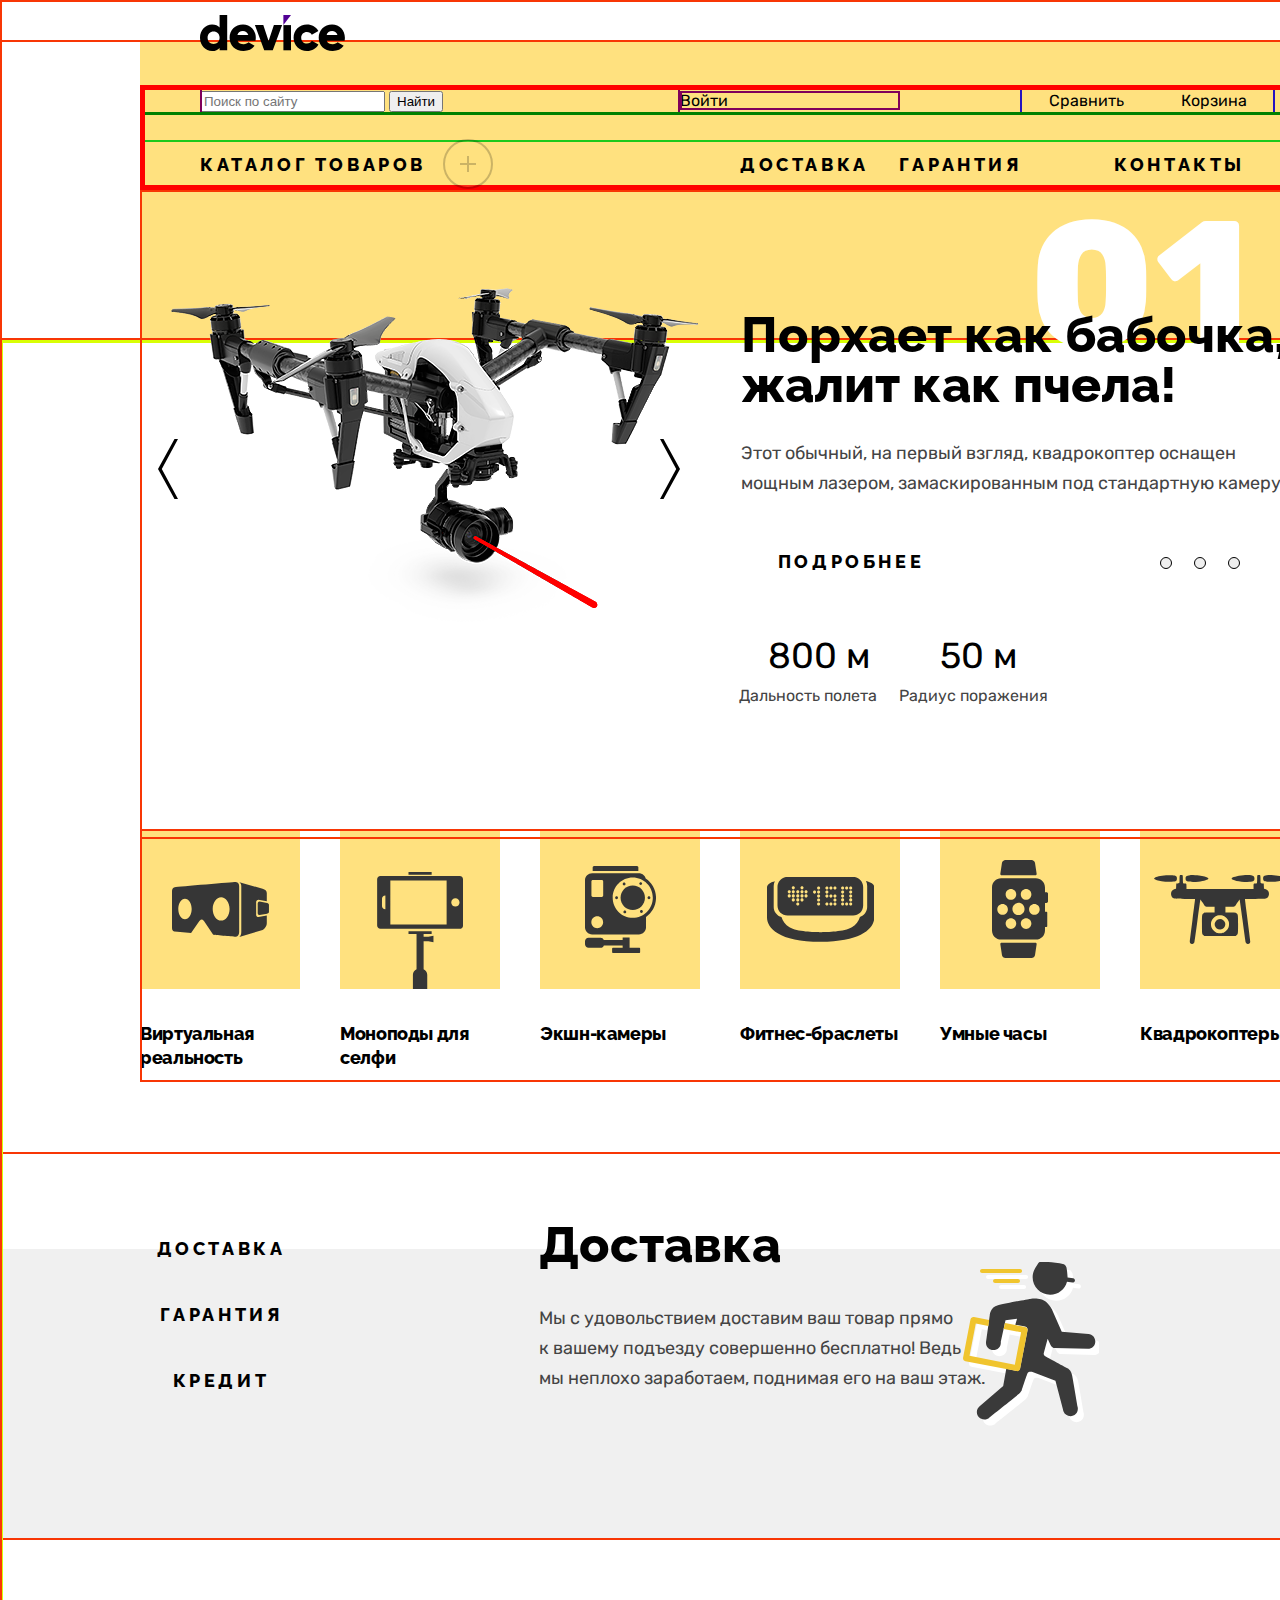
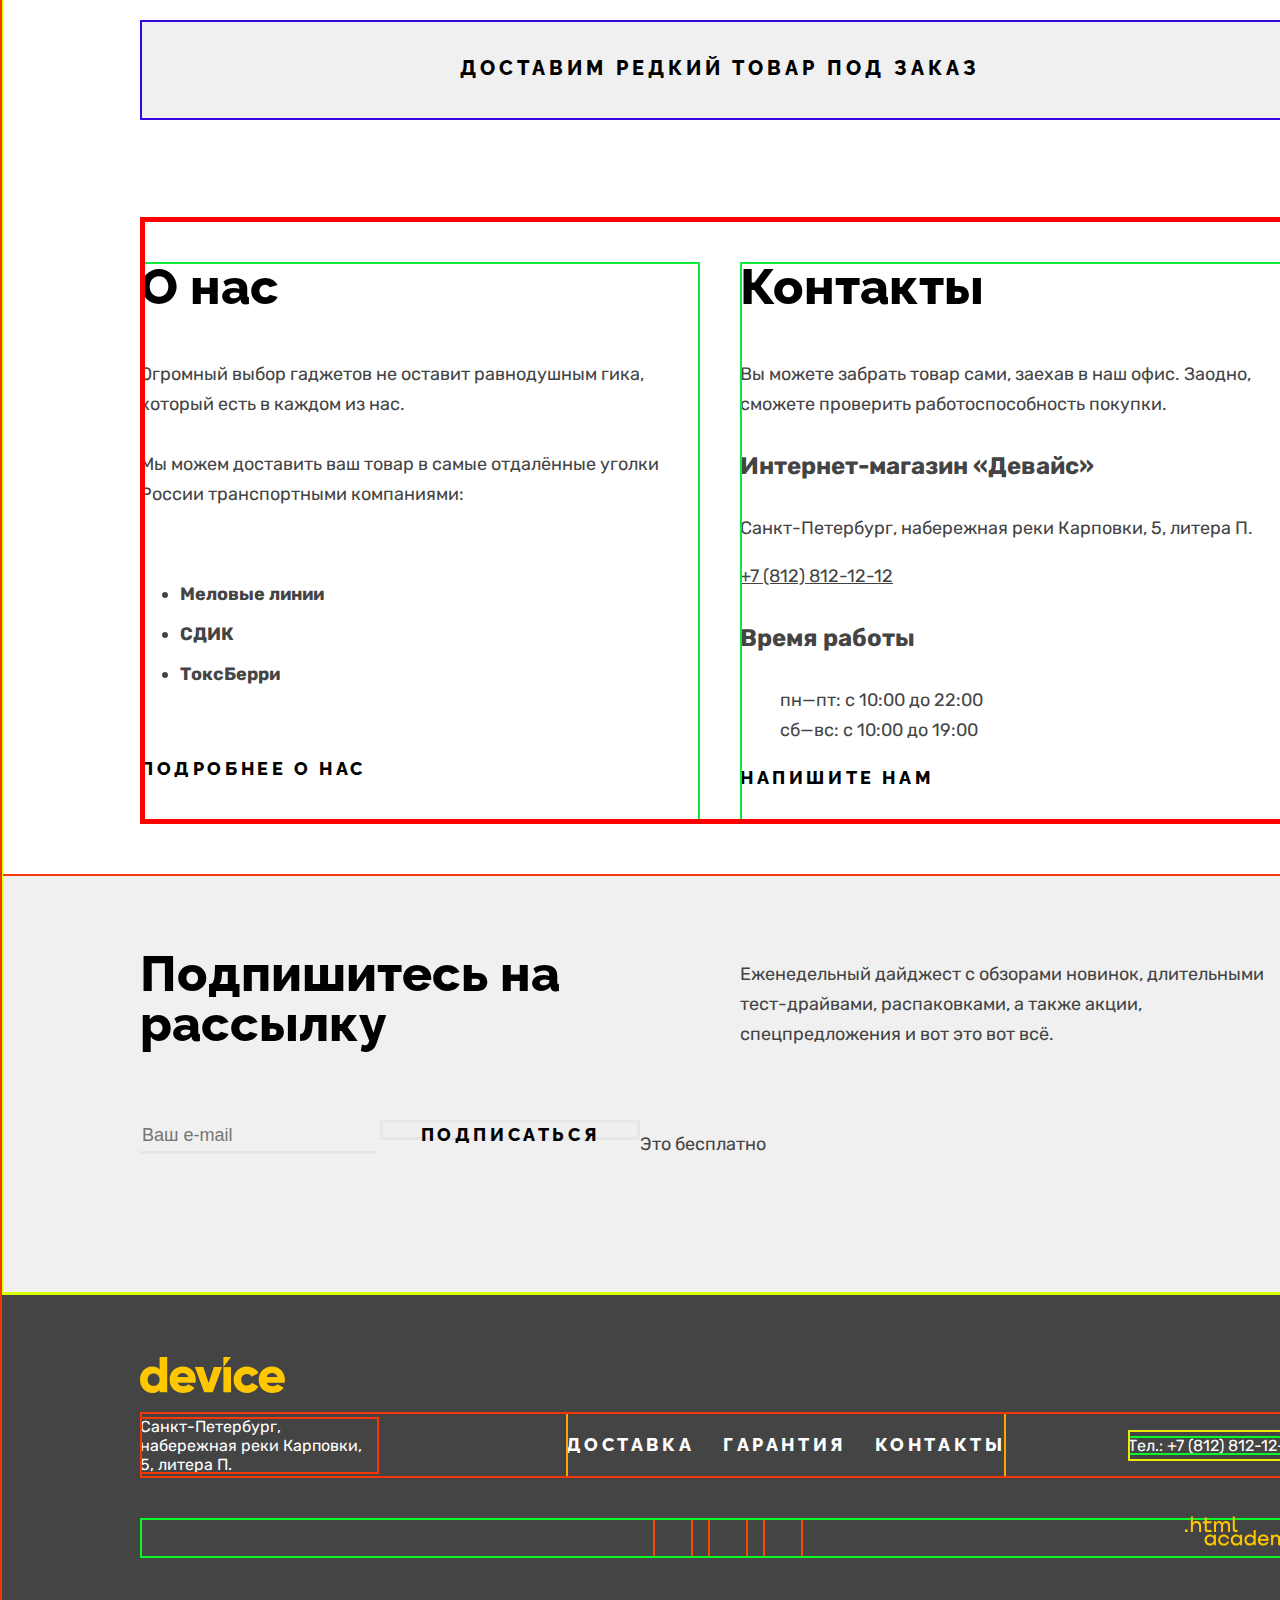
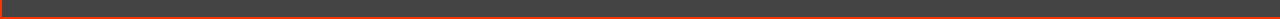
==== index.html @ f0cd0360 "5.10. Микросетки на флексах для всех страниц" ====
<!DOCTYPE html>
<html lang="ru">
  <head>
    <meta charset="utf-8" />
    <link rel="stylesheet" href="css/styles.css" />
    <title>HTML Academy: Девайс</title>
  </head>
  <body>
    <header class="main-header">
      <!--Сделал отдельный контейнер потому как нужно установить фон ограниченный по ширине, если поставить класс ".page-container" то потребуется еще одна обертка для фона-->
      <div class="page-container">
        <div class="header-container">
          <h1 class="visually-hidden">Интернет магазин «device»</h1>
          <a class="main-logo-link" href="index.html"
            ><img
              class="main-logo-img"
              src="img/decor/main-logo.svg"
              alt="Логотип device"
              width="145"
              height="36"
          /></a>
          <nav class="navigation">
            <!--Пользовательское меню begin-->
            <div class="navigation-user">
              <form
                class="search-navigation-user"
                action="https://echo.htmlacademy.ru/"
                method="GET"
              >
                <input
                  name="search"
                  placeholder="Поиск по сайту"
                  type="search"
                />
                <button class="button-search" type="submit">Найти</button>
              </form>
              <a class="navigation-link-login navigation-link-user" href=""
                >Войти</a
              >
              <ul class="navigation-list navigation-user-list">
                <li class="navigation-item-user">
                  <a class="navigation-link-user" href="">Сравнить</a>
                </li>
                <li class="navigation-item-user">
                  <a class="navigation-link-user" href="">Корзина</a>
                </li>
              </ul>
            </div>
            <!--Пользовательское меню end-->

            <!--Основное меню begin-->
            <ul class="navigation-list main-menu">
              <li class="navigation-item">
                <a class="navigation-link" href="catalog.html"
                  >Каталог товаров</a
                >
                <button
                  class="button-catalog--sub-menu"
                  aria-expanded="false"
                  type="button"
                >
                  <span class="visually-hidden">Дополнительное меню</span>
                </button>
                <ul class="sub-menu-cat hidden">
                  <li class="navigation-item">
                    <a href="#">Виртуальная реальность</a>
                  </li>
                  <li class="navigation-item-sub">
                    <a href="#">Моноподы для cелфи</a>
                  </li>
                  <li class="navigation-item-sub">
                    <a href="#">Экшн-камеры</a>
                  </li>
                  <li class="navigation-item-sub">
                    <a href="#">Фитнес-браслеты</a>
                  </li>
                  <li class="navigation-item-sub">
                    <a href="#">Умные часы</a>
                  </li>
                  <li class="navigation-item-sub">
                    <a href="#">Квадрокоптеры</a>
                  </li>
                </ul>
              </li>
              <li class="navigation-item">
                <a class="navigation-link" href="">Доставка</a>
              </li>
              <li class="navigation-item">
                <a class="navigation-link" href="">Гарантия</a>
              </li>
              <li class="navigation-item">
                <a class="navigation-link" href="">Контакты</a>
              </li>
            </ul>
            <!--Основное меню end-->
          </nav>
        </div>
      </div>
    </header>

    <main class="main-container main-index">
      <div class="page-container">
        <!--Слайдер begin-->
        <section class="slider">
          <h2 class="visually-hidden">Слайдер</h2>
          <ol class="slider-list">
            <!-- Первый слайд -->
            <li class="slider-item">
              <!-- Блок фотографий -->
              <div class="slider-item-img">
                <img
                  class="slider-image"
                  src="img/content/slider-1.png"
                  alt="Квадракоптер"
                  width="560"
                  height="560"
                />
              </div>
              <!-- Блок с описанием товара -->
              <div class="slider-part-item">
                <p class="slider-part">01</p>
                <h3 class="slide-title">
                  Порхает как бабочка, жалит как пчела!
                </h3>
                <p class="slider-description">
                  Этот обычный, на первый взгляд, квадрокоптер оснащен мощным
                  лазером, замаскированным под стандартную камеру.
                </p>
                <a class="slider-link link-for-page" href="">подробнее</a>
                <table class="slider-table-specifications">
                  <tr>
                    <th>800 м</th>
                    <th>50 м</th>
                  </tr>
                  <tr>
                    <td>Дальность полета</td>
                    <td>Радиус поражения</td>
                  </tr>
                </table>
              </div>
            </li>
            <!-- Второй слайд -->
            <li class="slider-item">
              <!-- Блок фотографий -->
              <div class="slider-item-img">
                <img
                  class="slider-image"
                  src="img/content/slider-2.png"
                  alt="Фитнес-браслеты"
                  width="560"
                  height="560"
                />
              </div>
              <!-- Блок с описанием товара -->
              <div class="slider-part-item">
                <p class="slider-part">02</p>
                <h3 class="slide-title">Худеем правильно!</h3>
                <p class="slider-description">
                  Мотивирующие фитнес-браслеты помогут найти в себе силы не
                  пропускать занятия и соблюдать диету.
                </p>
                <a class="slider-link link-for-page" href="">подробнее</a>
                <table class="slider-table-specifications">
                  <tr>
                    <th>48 часов</th>
                  </tr>
                  <tr>
                    <td>Без подзарядки</td>
                  </tr>
                </table>
              </div>
            </li>
            <!-- Третий слайд -->
            <li class="slider-item">
              <!-- Блок фотографий -->
              <div class="slider-item-img">
                <img
                  class="slider-image"
                  src="img/content/slider-3.png"
                  alt="Палка для селфи"
                  width="560"
                  height="560"
                />
              </div>
              <!-- Блок с описанием товара -->
              <div class="slider-part-item">
                <p class="slider-part">01</p>
                <h3 class="slide-title">Делай селфи, как Бен Стиллер!</h3>
                <p class="slider-description">
                  Самая длинная палка для селфи доступна в нашем магазине.
                  Восемь (Восемь, Карл!) метров длиной и весом всего 5 кг.
                </p>
                <a class="slider-link link-for-page" href="">подробнее</a>
                <table class="slider-table-specifications">
                  <tr>
                    <th>8,5 м</th>
                    <th>5 кг</th>
                    <th>Карбон</th>
                  </tr>
                  <tr>
                    <td>Длина палки</td>
                    <td>Вес палки</td>
                    <td>Материал</td>
                  </tr>
                </table>
              </div>
            </li>
          </ol>
          <!-- Блок управляющих элементов для переключения фотографий слайда. Он один на все слайды -->
          <div>
            <button class="slider-button slider-prev" type="button">
              <span class="visually-hidden">Предыдущее фото</span>
            </button>
            <button class="slider-button slider-next" type="button">
              <span class="visually-hidden">Следующее фото</span>
            </button>
          </div>
          <!-- Блок управляющих элементов для переключения слайдов -->
          <div>
            <ol class="slider-pagination">
              <li class="slider-pagination-item">
                <button class="slider-pagination-button" type="button">
                  <span class="visually-hidden">1 слайд</span>
                </button>
              </li>
              <li class="slider-pagination-item">
                <button class="slider-pagination-button" type="button">
                  <span class="visually-hidden">2 слайд</span>
                </button>
              </li>
              <li class="slider-pagination-item">
                <button class="slider-pagination-button" type="button">
                  <span class="visually-hidden">3 слайд</span>
                </button>
              </li>
            </ol>
          </div>
        </section>
        <!--Слайдер end-->

        <!--Категории каталога begin-->
        <section class="sections-categories">
          <h2 class="visually-hidden">Категории каталога</h2>
          <ul class="sections-categories-list">
            <li class="sections-categories-item">
              <a class="sections-categories-link" href="">
                <div
                  class="
                    sections-categories--decor-item
                    sections-categories--decor-item-vr
                  "
                ></div>
                <span>Виртуальная реальность</span>
              </a>
            </li>
            <li class="sections-categories-item">
              <a class="sections-categories-link" href="">
                <div
                  class="
                    sections-categories--decor-item
                    sections-categories--decor-item-mp
                  "
                ></div>
                <span>Моноподы для селфи</span>
              </a>
            </li>
            <li class="sections-categories-item">
              <a class="sections-categories-link" href="">
                <div
                  class="
                    sections-categories--decor-item
                    sections-categories--decor-item-ac
                  "
                ></div>
                <span>Экшн-камеры</span>
              </a>
            </li>
            <li class="sections-categories-item">
              <a class="sections-categories-link" href="">
                <div
                  class="
                    sections-categories--decor-item
                    sections-categories--decor-item-fb
                  "
                ></div>
                <span>Фитнес-браслеты</span>
              </a>
            </li>
            <li class="sections-categories-item">
              <a class="sections-categories-link" href="">
                <div
                  class="
                    sections-categories--decor-item
                    sections-categories--decor-item-sw
                  "
                ></div>
                <span>Умные часы</span>
              </a>
            </li>
            <li class="sections-categories-item">
              <a class="sections-categories-link" href="">
                <div
                  class="
                    sections-categories--decor-item
                    sections-categories--decor-item-qc
                  "
                ></div>
                <span>Квадрокоптеры</span>
              </a>
            </li>
          </ul>
        </section>
        <!--Категории каталога end-->
      </div>

      <!--Сервисы begin-->
      <section class="services">
        <div class="page-container">
          <h2 class="visually-hidden">Сервисы: Доставка, гарантия, кредит</h2>
          <div class="services-tabs">
            <div class="tab-content-delivery tab-content">
              <h3 class="tab-content--title">Доставка</h3>
              <p class="tab-content--description">
                Мы с удовольствием доставим ваш товар прямо<br />
                к вашему подъезду совершенно бесплатно! Ведь<br />
                мы неплохо заработаем, поднимая его на ваш этаж.
              </p>
            </div>
            <div class="tab-content-guarantee tab-content hidden">
              <h3 class="tab-content--title">Гарантия</h3>
              <p class="tab-content--description">
                Если из-за возгорания купленного у нас товара у вас сгорит дом —
                не переживайте, мы выдадим вам новый. Товар, не дом, конечно же.
              </p>
            </div>
            <div class="tab-content-credit tab-content hidden">
              <h3 class="tab-content--title">Кредит</h3>
              <p class="tab-content--description">
                Залезть в долговую яму стало проще! Кредитные консультанты
                подберут для вас наиболее выгодные условия кредита. Выгодные для
                банка, разумеется.
              </p>
            </div>
            <div class="services-tabs-buttons">
              <button
                class="btn button-services-tabs content-delivery"
                type="button"
              >
                Доставка
              </button>
              <button
                class="btn button-services-tabs content-guarantee"
                type="button"
              >
                Гарантия
              </button>
              <button
                class="btn button-services-tabs content-credit"
                type="button"
              >
                Кредит
              </button>
            </div>
          </div>
        </div>
      </section>
      <!--Сервисы end-->

      <div class="page-container">
        <!--Доставка под заказ begin-->
        <section class="modal-delivery">
          <a class="modal-delivery-link" href="#"
            >Доставим редкий товар под заказ</a
          >
        </section>
        <!--Доставка под заказ end-->

        <!-- Форма обратной связи begin-->
        <form
          class="send-form"
          action="https://echo.htmlacademy.ru/"
          method="post"
        >
          <h3>Доставка под заказ</h3>
          <button class="button-close">
            <span class="visually-hidden">закрыть</span>
          </button>
          <p class="send-form--name-surname">
            <label class="send-form-label" for="send-form--name-surname"
              >Ваше имя:</label
            >
            <input
              class="send-form-input"
              id="send-form--name-surname"
              type="text"
              name="name-surname"
              placeholder="Имя Фамилия"
            />
            <span class="send-form--name-surname---sign"
              >Пожалуйста, представьтесь</span
            >
          </p>
          <p class="send-form--email">
            <label class="send-form-label" for="send-form--email"
              >Ваш e-mail:</label
            >
            <input
              class="send-form-input"
              id="send-form--email"
              type="email"
              name="email"
              placeholder="e-mail@mail.ru"
            />
            <span class="send-form--email---sign">Забавный у вас адрес</span>
          </p>
          <p class="send-form--product">
            <label class="send-form-label" for="send-form--product"
              >Что нужно привезти:</label
            >
            <textarea
              class="send-form-input"
              id="send-form--product"
              name="product"
              placeholder="В свободной форме"
              rows="1"
            ></textarea>
          </p>
          <div class="send-form--number">
            <label class="send-form-label" for="send-form--number"
              >Количество:</label
            >
            <button class="info" type="button">
              <span class="visually-hidden"
                >Посмотреть дополнительную информацию</span
              >
            </button>
            <div class="number">
              <button class="number-minus" type="button">-</button>
              <input
                class="send-form-input"
                id="send-form--number"
                type="text"
                name="number"
                value="1"
              />
              <button class="number-plus" type="button">+</button>
            </div>
          </div>
          <!-- Кнопка для отправки формы -->
          <button class="btn button" type="submit">Отправить</button>
        </form>
        <!-- Форма обратной связи end-->

        <!--О компании begin-->
        <section class="about-company-сontacts" id="contacts">
          <div class="about-company">
            <h3 class="about-company-сontacts--title">О нас</h3>
            <p>
              Огромный выбор гаджетов не оставит равнодушным гика, который есть
              в каждом из нас.
            </p>
            <p>
              Мы можем доставить ваш товар в самые отдалённые уголки России
              транспортными компаниями:
            </p>
            <ul class="about-company--delivery-list">
              <li class="about-company--delivery-item">Меловые линии</li>
              <li class="about-company--delivery-item">СДИК</li>
              <li class="about-company--delivery-item">ТоксБерри</li>
            </ul>
            <a class="about-company--link link-for-page" href=""
              >Подробнее о нас</a
            >
          </div>
          <!--О компании end-->

          <!--Контакты begin-->

          <div class="сontacts">
            <h2 class="visually-hidden">Контакты</h2>
            <h3 class="about-company-сontacts--title">Контакты</h3>
            <p>
              Вы можете забрать товар сами, заехав в наш офис. Заодно, сможете
              проверить работоспособность покупки.
            </p>
            <h4>Интернет-магазин «Девайс»</h4>
            <address class="contacts-address">
              <p class="contacts-address-text">
                Санкт-Петербург, набережная реки Карповки, 5, литера П.
              </p>
              <a class="contacts-phone" href="tel:88128121212"
                >+7 (812) 812-12-12</a
              >
            </address>
            <h4>Время работы</h4>
            <ul class="contacts-schedule-list">
              <li class="contacts-schedule-item">пн—пт: с 10:00 до 22:00</li>
              <li class="contacts-schedule-item">сб—вс: с 10:00 до 19:00</li>
            </ul>
            <a class="contacts--link link-for-page" href="">Напишите нам</a>
          </div>
        </section>
        <!--О компании end-->
      </div>
      <!--Рассылка begin-->
      <section class="mailing">
        <div class="page-container--mailing">
          <div class="mailing-container">
            <h3 class="mailing-title">Подпишитесь на рассылку</h3>
            <p class="mailing-text">
              Еженедельный дайджест с обзорами новинок, длительными
              тест-драйвами, распаковками, а также акции, спецпредложения и вот
              это вот всё.
            </p>
          </div>
          <div class="mailing-container--subscibse">
            <form
              class="mailing-form"
              action="https://echo.htmlacademy.ru/"
              method="post"
            >
              <input
                class="mailing-form-input"
                type="email"
                name="email"
                placeholder="Ваш e-mail"
              />
              <button class="button-mailing-form" type="submit">
                Подписаться
              </button>
            </form>
            <span class="mailing-text">Это бесплатно</span>
          </div>
        </div>
      </section>
      <!--Рассылка end-->
    </main>

    <!--footer-->
    <footer class="main-footer">
      <div class="page-container">
        <a class="footer-logo-link" href="index.html">
          <img
            class="footer-logo-img"
            src="img/decor/footer-logo.svg"
            alt="Логотип device"
            width="145"
            height="36"
          />
        </a>

        <div class="footer-container">
          <div class="footer-address">
            <p>Санкт-Петербург, набережная реки Карповки, 5, литера П.</p>
          </div>

          <div class="footer-nav">
            <ul class="footer-nav-list">
              <li class="footer-nav-item">
                <a href="#content-delivery">Доставка</a>
              </li>
              <li class="footer-nav-item">
                <a href="#content-guarantee">Гарантия</a>
              </li>
              <li class="footer-nav-item"><a href="#contacts">Контакты</a></li>
            </ul>
          </div>

          <div class="footer-phone">
            <a class="footer-contacts-phone" href="tel:88128121212"
              >Тел.: +7 (812) 812-12-12</a
            >
          </div>
        </div>

        <div class="footer-social">
          <h2 class="main-footer-title visually-hidden">Мы в соцсетях</h2>
          <ul class="footer-social-list">
            <li class="footer-social-item">
              <a class="button" href="https://www.facebook.com/htmlacademy">
                <span class="visually-hidden">Фейсбук</span>
              </a>
            </li>
            <li class="footer-social-item">
              <a class="button" href="https://www.instagram.com/htmlacademy/">
                <span class="visually-hidden">Инстаграм</span>
              </a>
            </li>
            <li class="footer-social-item">
              <a class="button" href="https://twitter.com/htmlacademy_ru">
                <span class="visually-hidden">Твиттер</span>
              </a>
            </li>
          </ul>
        </div>

        <a class="htmlacademy-link" href="https://htmlacademy.ru/"
          ><img
            class="htmlacademy-logo"
            src="img/decor/footer-logo-html_academy.svg"
            alt=".html academy"
            width="115"
            height="34"
        /></a>
      </div>
    </footer>
  </body>
</html>
---- css/styles.css ----
@font-face {
  font-family: "Raleway";
  src: url("../fonts/raleway/raleway-800.woff2") format("woff2");
  font-weight: 800;
  font-style: normal;
  font-display: swap;
}

@font-face {
  font-family: "Rubik";
  src: url("../fonts/rubik/rubik-400.woff2") format("woff2");
  font-weight: 400;
  font-style: normal;
  font-display: swap;
}

@font-face {
  font-family: "Rubik";
  src: url(../fonts/rubik/rubik-700.woff2) format("woff2");
  font-weight: 700;
  font-style: normal;
  font-display: swap;
}

@font-face {
  font-family: "Rubik";
  src: url(../fonts/rubik/rubik-800.woff2) format("woff2");
  font-weight: 800;
  font-style: normal;
  font-display: swap;
}

html {
  height: 100%;
}

body {
  margin: 0;
  display: flex;
  flex-direction: column;
  min-height: 100%;
  min-width: 1440px;

  font-family: "Rubik", "Arial", sans-serif;
  font-weight: 400;
  font-style: normal;
  font-size: 18px;
  line-height: 30px;
  color: #444444;
  background-color: #ffffff;

  outline: 2px solid rgb(248, 54, 5);
  outline-offset: -2px;
}

.hidden {
  display: none;
}

.slider h3,
.services h3,
.send-form h3,
/* .about-company h3, */
/* .сontacts h3, */
.mailing h3 {
  font-family: "Raleway", "Arial", sans-serif;
  font-style: normal;
  font-weight: 800;
  font-size: 50px;
  line-height: 50px;
  color: #000000;
  margin: 0;
}

.main-header {
  min-height: 173px;
  margin-top: 40px;
  color: #000000;

  outline: 2px solid rgb(248, 54, 5);
  outline-offset: -2px;
}

/*Сделал отдельный контейнер потому как нужно установить фон для header*/
.header-container {
  background-color: #ffe17f;
  height: 300px;
}

.main-container {
  flex-grow: 1;

  outline: 3px solid rgb(217, 255, 5);
  outline-offset: -3px;
}

.btn {
  font-family: "Raleway", "Arial", sans-serif;
  font-weight: 800;
  font-style: normal;
  font-size: 18px;
  line-height: 21px;
  letter-spacing: 0.2em;
  text-align: center;
  vertical-align: middle;
  text-transform: uppercase;
  text-decoration: none;
  color: #000000;
  border: none;

  /*background-image: url(/img/decor/services-tabs-buttons_rest.svg);*/
  background-repeat: no-repeat;
  background-position: 50%;
  background-color: inherit;

  width: 160px;
}

.visually-hidden {
  position: absolute;
  clip: rect(0 0 0 0);
  width: 1px;
  height: 1px;
  margin: -1px;
  padding: 0;
  border: 0;
  overflow: hidden;
}

.link-for-page {
  font-family: "Raleway", "Arial", sans-serif;
  font-style: normal;
  font-weight: 800;
  font-size: 18px;
  line-height: 21px;
  text-align: center;
  letter-spacing: 0.2em;
  text-transform: uppercase;
  color: #000000;
  /*background-image: url(/img/decor/link-for-page.svg);*/
  background-repeat: no-repeat;
  background-position: 50%;

  text-decoration: none;
}
/*header*/
.main-logo-link {
  display: block;
  position: relative;

  top: -25px;
  left: 60px;
}

/* Главная навигация */
/*Основное меню*/
.navigation {
  display: flex;
  flex-direction: column;

  /* padding-top: 45px; */

  outline: 5px solid red;
  outline-offset: -5px;
}

.navigation-list {
  margin: 0;
  padding: 0;
  list-style-type: none;

  display: flex;
  /* justify-content: baseline; */

  max-height: 50px;

  outline: 2px solid rgb(28, 201, 28);
  outline-offset: -2px;
}

.main-menu {
  margin-top: 25px;

  padding-left: 40px;
  padding-right: 35px;
}

.button-catalog--sub-menu {
  position: relative;
  top: -51px;
  left: 263px;

  width: 50px;
  height: 50px;

  background: #ffe17f;
  background-image: url(../img/decor/main-menu--sub-menu_plus-no_opacity.svg);
  background-repeat: no-repeat;
  background-position: 50%;
  opacity: 0.2;

  border: 2px solid #000000;
  border-radius: 100%;
  box-sizing: border-box;
}

.navigation-item {
  margin: 0;
  padding: 0;
}

.navigation-item:nth-child(2) {
  margin-right: -10px;
}

.navigation-item:first-child {
  margin-right: 274px;
}

.navigation-item:last-child {
  margin-left: auto;
}

.navigation-link {
  display: block;

  font-family: "Raleway", "Arial", sans-serif;
  font-weight: 800;
  font-style: normal;
  text-align: center;
  line-height: 21px;
  letter-spacing: 0.2em;
  text-transform: uppercase;
  text-decoration: none;

  padding-top: 14px;
  padding-bottom: 15px;
  padding-left: 20px;
  padding-right: 20px;

  color: #000000;
}

/*Пользовательское меню*/
.navigation-user {
  display: flex;

  padding-left: 60px;
  padding-right: 25px;

  outline: 3px solid green;
  outline-offset: -3px;
}

.navigation-user-list {
  display: flex;
  margin-left: auto;
  justify-content: space-around;
  width: 255px;
  outline: 2px solid rgb(37, 20, 192);
  outline-offset: -2px;
}

.search-navigation-user {
  width: 480px;
  outline: 2px solid rgb(128, 0, 90);
  outline-offset: -2px;
}

.navigation-link-user {
  font-size: 16px;
  line-height: 19px;
  text-decoration: none;
  color: #000000;
}

.navigation-link-login {
  width: 220px;
  align-self: center;

  outline: 2px solid rgb(128, 0, 90);
  outline-offset: -2px;
}

.navigation-link-logout {
  font-size: 16px;
  line-height: 19px;
  text-decoration: none;

  color: #000000;
  opacity: 0.3;
}

/*Основное меню_саб-меню (скрытое)*/
.sub-menu-cat {
  margin: 0;
  padding: 0;
  list-style-type: none;
}

.sub-menu-cat a {
  font-size: 16px;
  line-height: 18px;
  text-decoration: none;

  color: #000000;
}

/*
 ##################
  Главная страница
 ##################
*/

/*Центровщик*/

.page-container {
  width: 1160px;
  margin: 0 auto;
  padding-left: 140px;
  padding-right: 140px;
}

/*Слайдер*/

.slider {
  /* height: 560px; */
  position: relative;
  top: -150px;

  outline: 2px solid rgb(248, 54, 5);
  outline-offset: -2px;
}

.slider-list {
  display: flex;
  margin: 0;
  padding: 0;

  list-style-type: none;
}

.slider-item {
  display: flex;
}

.slider-item:not(:first-child) {
  display: none;
}

.slider-pagination {
  position: relative;
  top: -280px;
  left: 1020px;

  display: flex;
  justify-content: space-between;

  width: 80px;
  max-height: 12px;

  margin: 0;
  padding: 0;

  list-style-type: none;
}

.slider-pagination-button {
  width: 12px;
  height: 12px;

  padding: 0;

  border: black 1px solid;
  border-radius: 100%;
}

.slider-pagination-item {
}

.slider-item-img {
  margin-right: 41px;
}

.slider-part-item {
  display: flex;
  flex-direction: column;
}

.slider-part {
  font-weight: 800;
  font-size: 180px;
  line-height: 30px;

  width: 250px; /*Временно*/
  height: 135px; /*Временно*/

  margin: 0;
  margin-right: 21px;
  margin-top: 28px;

  /* background-color: #ffe17f; /*Временно*/
  color: #ffffff;

  display: flex; /*Временно*/
  align-items: center; /*Временно*/
  text-align: right; /*Временно*/
  align-self: flex-end;
}

.slide-title {
  position: relative;
  top: -43px;
  margin: 0;
}

.slider-description {
  margin-top: -15px;
  margin-bottom: 53px;
}

.slider-link {
  display: block; /*Временно*/
  width: 220px;
  min-height: 20px;
  margin-bottom: 69px;
}

.slider-table-specifications {
  margin: 0;
  margin-left: -2px;
  padding: 0;
  width: 320px;
  border: 0;
  border-collapse: collapse;
}

.slider-table-specifications th {
  font-size: 36px;
  line-height: 30px;
  font-style: normal;
  font-weight: 400;
  width: 160px;

  padding: 0;

  padding-bottom: 10px;

  color: #000000;
}

.slider-table-specifications td {
  font-size: 16px;
  padding: 0;
}

/* Кнопки переключения галереи слайдера*/
.slider-button {
  width: 20px;
  height: 60px;
}

.slider-prev {
  position: relative;
  top: -320px;
  left: 18px;

  background-image: url(../img/decor/slider-prev.svg);
  background-color: #ffffff;
  background-repeat: no-repeat;
  border: none;
}

.slider-next {
  position: relative;
  top: -320px;
  left: 496px;

  background-image: url(../img/decor/slider-next.svg);
  background-color: #ffffff;
  background-repeat: no-repeat;
  border: none;
}

/*Категории каталога*/
.sections-categories {
  margin-top: -160px;
  margin-bottom: 70px;
  outline: 2px solid rgb(248, 54, 5);
  outline-offset: -2px;
}

.sections-categories-list {
  list-style-type: none;
  display: flex;
  justify-content: flex-start;
  flex-wrap: wrap;
  margin: 0;
  padding: 0;
}

.sections-categories-item {
  margin: 0;
  margin-right: 40px;
  padding: 0;
  width: 160px;
}

.sections-categories-item:nth-child(6n) {
  margin-right: 0;
}

.sections-categories-link {
  text-decoration: none;
}

.sections-categories-link span {
  display: block;
  height: 60px;
  margin-top: 33px;

  font-family: "Raleway", "Arial", sans-serif;
  font-weight: 800;
  font-style: normal;

  line-height: 24px;
  letter-spacing: -0.02em;
  color: #000000;
}

.sections-categories-link div {
  background-color: #ffe17f;
  height: 160px;
}

.sections-categories--decor-item {
  background-repeat: no-repeat;
  background-position: 50%;
}

.sections-categories--decor-item-vr {
  background-image: url(../img/decor/categories-1.svg);
  background-position: center;
}

.sections-categories--decor-item-mp {
  background-image: url(../img/decor/categories-2.svg);
  background-position: bottom;
}

.sections-categories--decor-item-ac {
  background-image: url(../img/decor/categories-3.svg);
}

.sections-categories--decor-item-fb {
  background-image: url(../img/decor/categories-4.svg);
}

.sections-categories--decor-item-sw {
  background-image: url(../img/decor/categories-5.svg);
}

.sections-categories--decor-item-qc {
  background-image: url(../img/decor/categories-6.svg);
}

/*Сервисы*/

.services {
  min-height: 388px;
  margin-bottom: 80px;

  /* background-color: #f0f0f0; */

  background: linear-gradient(to top, #f0f0f0 75%, white 0%);

  outline: 2px solid rgb(248, 54, 5);
  outline-offset: -2px;
}

/* .page-container--services {
  width: 1160px;
  margin: 0 auto;
  padding-left: 140px;
  padding-right: 140px;
} */

.services-tabs {
  display: flex;
  width: 1094px;
  margin: 0;
  padding-top: 70px;
}

.tab-content {
  margin-left: 238px;
  margin-top: -2px;
}

.tab-content-delivery {
  background-image: url(../img/decor/services_delivery.svg);
  background-repeat: no-repeat;
  background-position: right;
  /* background-position-x: 500px; */
}

.tab-content-guarantee {
  background-image: url(../img/decor/services_guarantee.svg);
  background-repeat: no-repeat;
  background-position: right;
}

.tab-content-credit {
  background-image: url(../img/decor/services_credit.svg);
  background-repeat: no-repeat;
  background-position: right;
}

/*Сервисы-Вкладки-Описание*/

.tab-content--title {
  width: 560px;
  min-height: 70px;
}

.tab-content--description {
  display: flex;

  width: 497px;
  min-height: 165px;

  margin: 0;
  margin-top: 13px;
}

.services-tabs-buttons {
  display: flex;
  flex-direction: column;

  order: -1;
  margin-top: 16px;
  margin-left: 1px;
}

.button-services-tabs {
  padding: 0;
}

.button-services-tabs:not(:last-child) {
  margin-bottom: 45px;
}

/*Доставка под заказ*/

.modal-delivery {
  margin-bottom: 97px;

  outline: 2px solid rgb(54, 7, 224);
  outline-offset: -2px;
}

.modal-delivery-link::before {
  background-color: #ffe17f;
  background-image: url(../img/decor/delivery.svg);
  background-repeat: no-repeat;
  background-position: 0% 50%;
  z-index: 10;
}

.modal-delivery-link {
  display: block;
  font-family: "Raleway", "Arial", sans-serif;
  font-style: normal;
  font-weight: 800;
  font-size: 20px;
  line-height: 23px;
  text-align: center;

  letter-spacing: 0.2em;
  text-transform: uppercase;
  text-decoration: none;
  color: #000000;

  padding-top: 37px;

  background-color: #f0f0f0;

  min-height: 63px;
}

/*Доставка под заказ (модальное окно)*/
.send-form {
  display: none;
  background-color: #ffffff;
}

.send-form label {
  font-weight: 700;
  font-size: 18px;
  line-height: 20px;

  letter-spacing: -0.02em;

  color: #000000;
}

/*
.send-form-input::placeholder {
  font-family: "Rubik", "Arial", sans-serif;
  font-style: normal;
  font-weight: 400;
  font-size: 16px;
  line-height: 20px;

  display: flex;
  align-items: center;

  color: #000000;

  opacity: 0.6;
}
*/

.send-form-input {
  font-size: 16px;
  line-height: 20px;

  display: flex;
  align-items: center;

  color: #000000;
}

/*О компании/Контакты*/

.about-company-сontacts {
  display: flex;
  justify-content: space-between;

  padding-top: 45px;
  margin-bottom: 50px;

  outline: 5px solid red;
  outline-offset: -5px;
}

.about-company,
.сontacts {
  width: 560px;
  min-height: 562px;

  outline: 2px solid rgb(11, 236, 60);
  outline-offset: -2px;
}

.about-company-сontacts--title {
  font-family: "Raleway", "Arial", sans-serif;
  font-style: normal;
  font-weight: 800;
  font-size: 50px;
  line-height: 50px;
  color: #000000;

  margin: 0;
  margin-bottom: 47px;
}

.about-company h3 + p {
  margin-bottom: 30px;
}

.сontacts h4 {
  font-style: normal;
  font-weight: 700;
  font-size: 24px;
  line-height: 30px;
}

.about-company--link,
.contacts--link {
  width: 260px;
}

.about-company--delivery-list {
  font-style: normal;
  font-weight: 700;
  font-size: 18px;
  line-height: 20px;

  margin-top: 75px;
  margin-bottom: 70px;
}

.about-company--delivery-item {
  margin-bottom: 20px;
}

.contacts-schedule-list {
  list-style-type: none;
}

.contacts-address-text {
  font-style: normal;
  font-size: 18px;
  line-height: 30px;
}

.contacts-phone {
  font-style: normal;
  font-size: 18px;
  line-height: 30px;
  text-decoration-line: underline;

  color: #444444;
}

/*Рассылка*/
.mailing {
  background: #f0f0f0;
  min-height: 421px;

  outline: 2px solid rgb(248, 54, 5);
  outline-offset: -2px;
}

.page-container--mailing {
  width: 1160px;
  margin: 0 auto;
  padding-left: 140px;
  padding-right: 140px;
  padding-top: 75px;
  padding-bottom: 131px;
}

.mailing-title {
  width: 560px;
}

.mailing-text {
  width: 560px;
  margin: 0;
  padding-top: 10px;
}

.mailing-container {
  display: flex;
  justify-content: space-between;
}

.mailing-container--subscibse {
  margin-top: 70px;
  display: flex;
}

.mailing-form-input {
  font-style: normal;
  font-weight: 400;
  font-size: 18px;
  line-height: 30px;

  background: #f0f0f0;
  color: #444444;

  border: 0;
  border-bottom: 3px solid #e6e6e6;
}

.button-mailing-form {
  font-family: "Raleway", "Arial", sans-serif;
  font-style: normal;
  font-weight: 800;
  font-size: 18px;
  line-height: 21px;
  text-align: center;
  letter-spacing: 0.2em;
  text-transform: uppercase;

  /* basic/black */

  color: #000000;

  width: 260px;
  height: 20px;

  border: 3px solid #e6e6e6;
}

/*footer*/

.footer-container {
  display: flex;
  justify-content: space-between;
  align-items: center;
  margin-top: 10px;
  padding: 0;

  outline: 2px solid rgb(248, 54, 5);
  outline-offset: -2px;
}

.footer-nav-list,
.footer-social-list {
  list-style-type: none;
}

.footer-logo-link {
  display: inline-block;
  margin-top: 62px;
}

.main-footer {
  background-color: #444444;
  color: #ffffff;
}

.main-footer p {
  color: #ffffff;
  margin: 0;
  padding: 0;
}

.footer-address {
  width: 239px;

  outline: 2px solid rgb(248, 54, 5);
  outline-offset: -2px;
}

.footer-address p {
  font-size: 16px;
  line-height: 19px;
}

.footer-nav {
  width: 440px;

  margin-left: 64px;

  outline: 2px solid orange;
  outline-offset: -2px;
  padding: 0;
}

.footer-nav-list {
  display: flex;
  justify-content: space-between;
  flex-wrap: wrap;
  padding: 0;
}

.footer-nav-item {
}

.footer-nav-item a {
  font-family: "Raleway", "Arial", sans-serif;
  font-style: normal;
  font-weight: 800;
  font-size: 18px;
  line-height: 21px;
  text-align: center;
  letter-spacing: 0.2em;

  text-decoration: none;
  text-transform: uppercase;
  color: #ffffff;
}

.footer-phone {
  /* min-width: 293px; */

  justify-self: flex-end;

  outline: 2px solid rgb(238, 234, 5);
  outline-offset: -2px;
}

.footer-contacts-phone {
  font-size: 16px;
  line-height: 30px;
  text-align: right;

  text-decoration: none;
  color: #ffffff;

  outline: 2px solid rgb(10, 247, 41);
  outline-offset: -2px;
}

.footer-social-list {
  display: flex;
  justify-content: center;
  outline: 2px solid rgb(10, 247, 41);
  outline-offset: -2px;

  margin-top: 40px;
  padding: 0;
}

.footer-social-item {
  width: 40px;
  height: 40px;

  margin-left: 15px;

  outline: 2px solid rgb(245, 73, 6);
  outline-offset: -2px;
}

.htmlacademy-link {
  position: relative;
  bottom: 60px;
  left: 1045px;
}

/*
 ##################
      Каталог
 ##################
*/

.main-catalog {
  font-size: 16px;
  line-height: 19px;

  color: #000000;
}

.catalog-header {
  outline: 2px solid rgb(248, 72, 3);
  outline-offset: -2px;
}

.catalog-header-title {
  font-family: "Raleway", "Arial", sans-serif;
  font-style: normal;
  font-weight: 800;
  font-size: 50px;
  line-height: 50px;

  margin: 0;
  padding-top: 37px;

  color: #000000;
}

/*Хлебные крошки*/
.breadcrumbs {
  display: flex;
  padding: 0;

  list-style-type: none;
}

.breadcrumbs-item {
  margin-right: 35px;
}

.breadcrumbs-link {
  font-size: 16px;
  line-height: 19px;
  text-decoration: none;

  color: #000000;

  opacity: 0.6;
}
/*Блок каталог-продукты*/

.catalog-products--flex-container {
  display: flex;
}

/*Фильтр*/

.left-column--filter-container {
  background-color: #dcdcdc;
  outline: 5px solid rgb(16, 126, 25);
  outline-offset: -5px;
}

.catalog-filter {
  background-color: #e5e5e5;

  outline: 2px solid rgb(248, 72, 3);
  outline-offset: -2px;
}

.right-column--products-container {
  outline: 5px solid rgb(248, 72, 3);
  outline-offset: -5px;
}

.catalog-products h2 {
  font-family: "Raleway", "Arial", sans-serif;
  font-style: normal;
  font-weight: 800;
  font-size: 16px;
  line-height: 19px;
  letter-spacing: 0.2em;
  text-transform: uppercase;
  text-align: center;

  margin: 0;
  padding-top: 25px;
  padding-bottom: 25px;

  color: #000000;

  min-height: 20px;
}

.catalog-filter-title {
  font-weight: 700;
  font-size: 18px;
  line-height: 20px;

  letter-spacing: -0.02em;

  color: #000000;
}

/*Сортировка*/
.sorting-container {
  background-color: #ebebeb;
}

.sorting-type {
  padding-top: 25px;
  padding-bottom: 25px;

  width: 468px;
  min-height: 20px;
  background-color: #ebebeb;
}

.sorting-type label {
  display: block;
  font-family: "Raleway", "Arial", sans-serif;
  font-style: normal;
  font-weight: 800;
  font-size: 16px;
  line-height: 19px;
  letter-spacing: 0.2em;
  text-transform: uppercase;
  text-align: center;

  color: #000000;
}

.sorting-type select {
  font-size: 16px;
  line-height: 19px;

  color: #000000;

  background-color: #ebebeb;
  border: none;
}

.sorting-type option {
  border: none;
}

/*Карточки продуктов каталога*/

.product-card-list {
  display: flex;
  flex-wrap: wrap;
  justify-content: space-between;

  width: 760px;
  margin: 0;
  padding-left: 72px;
  padding-top: 69px;

  list-style-type: none;
}

.product-card-link {
  text-decoration: none;
}

.product-card-title {
  font-weight: 700;
  font-size: 18px;
  line-height: 24px;

  letter-spacing: -0.02em;

  color: #000000;

  width: 280px;
}

.product-card-price {
  font-size: 18px;
  line-height: 21px;
  text-align: right;

  color: #444444;
}

/*pagination*/

.pagination-show-more--button {
  display: block;
  font-family: "Raleway", "Arial", sans-serif;
  font-style: normal;
  font-weight: 800;
  font-size: 16px;
  line-height: 19px;

  text-align: center;
  letter-spacing: 0.2em;
  text-transform: uppercase;
  text-decoration: none;

  padding-top: 18px;
  padding-bottom: 18px;
  margin-left: 72px;

  color: #000000;

  width: 760px;

  border: 3px solid #e6e6e6;
  box-sizing: border-box;
}

.pagination-list {
  display: flex;
  align-items: center;

  margin-left: 72px;
  margin-top: 51px;
  margin-bottom: 77px;
  padding-left: 30px;
  padding-right: 30px;

  list-style-type: none;

  height: 70px;

  outline: 5px solid rgb(248, 72, 3);
  outline-offset: -5px;
}

.pagination-item {
  margin-right: 10px;
}

.pagination-item:first-child {
  margin-right: 189px;
}

.pagination-item:last-child {
  margin-left: auto;
}

.pagination-text {
  font-family: "Raleway", "Arial", sans-serif;
  font-style: normal;
  font-weight: 800;
  font-size: 16px;
  line-height: 19px;
  display: flex;
  align-items: center;
  letter-spacing: 0.2em;
  text-transform: uppercase;

  color: #000000;
}

.pagination-link {
  font-size: 16px;
  line-height: 19px;
  text-decoration: none;
  text-align: center;

  padding: 10px;

  color: #444444;
  opacity: 0.3;
}
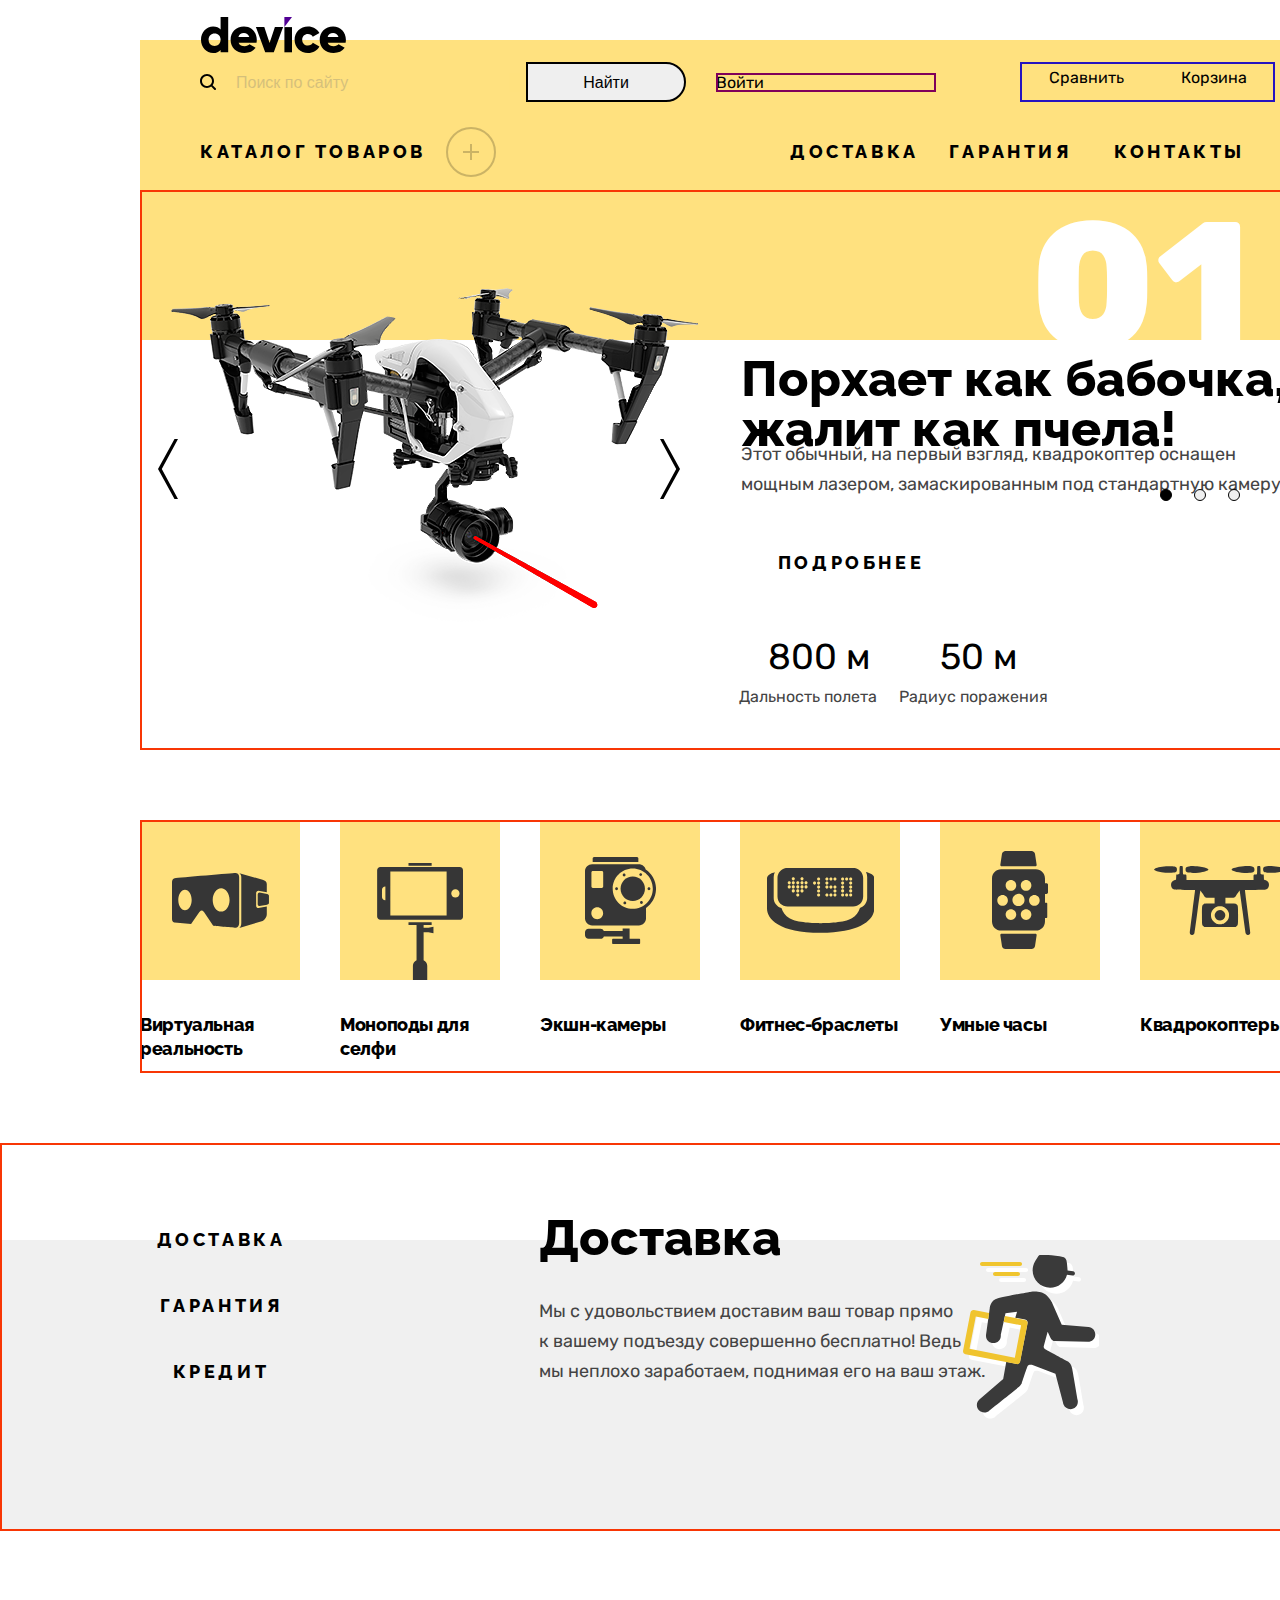
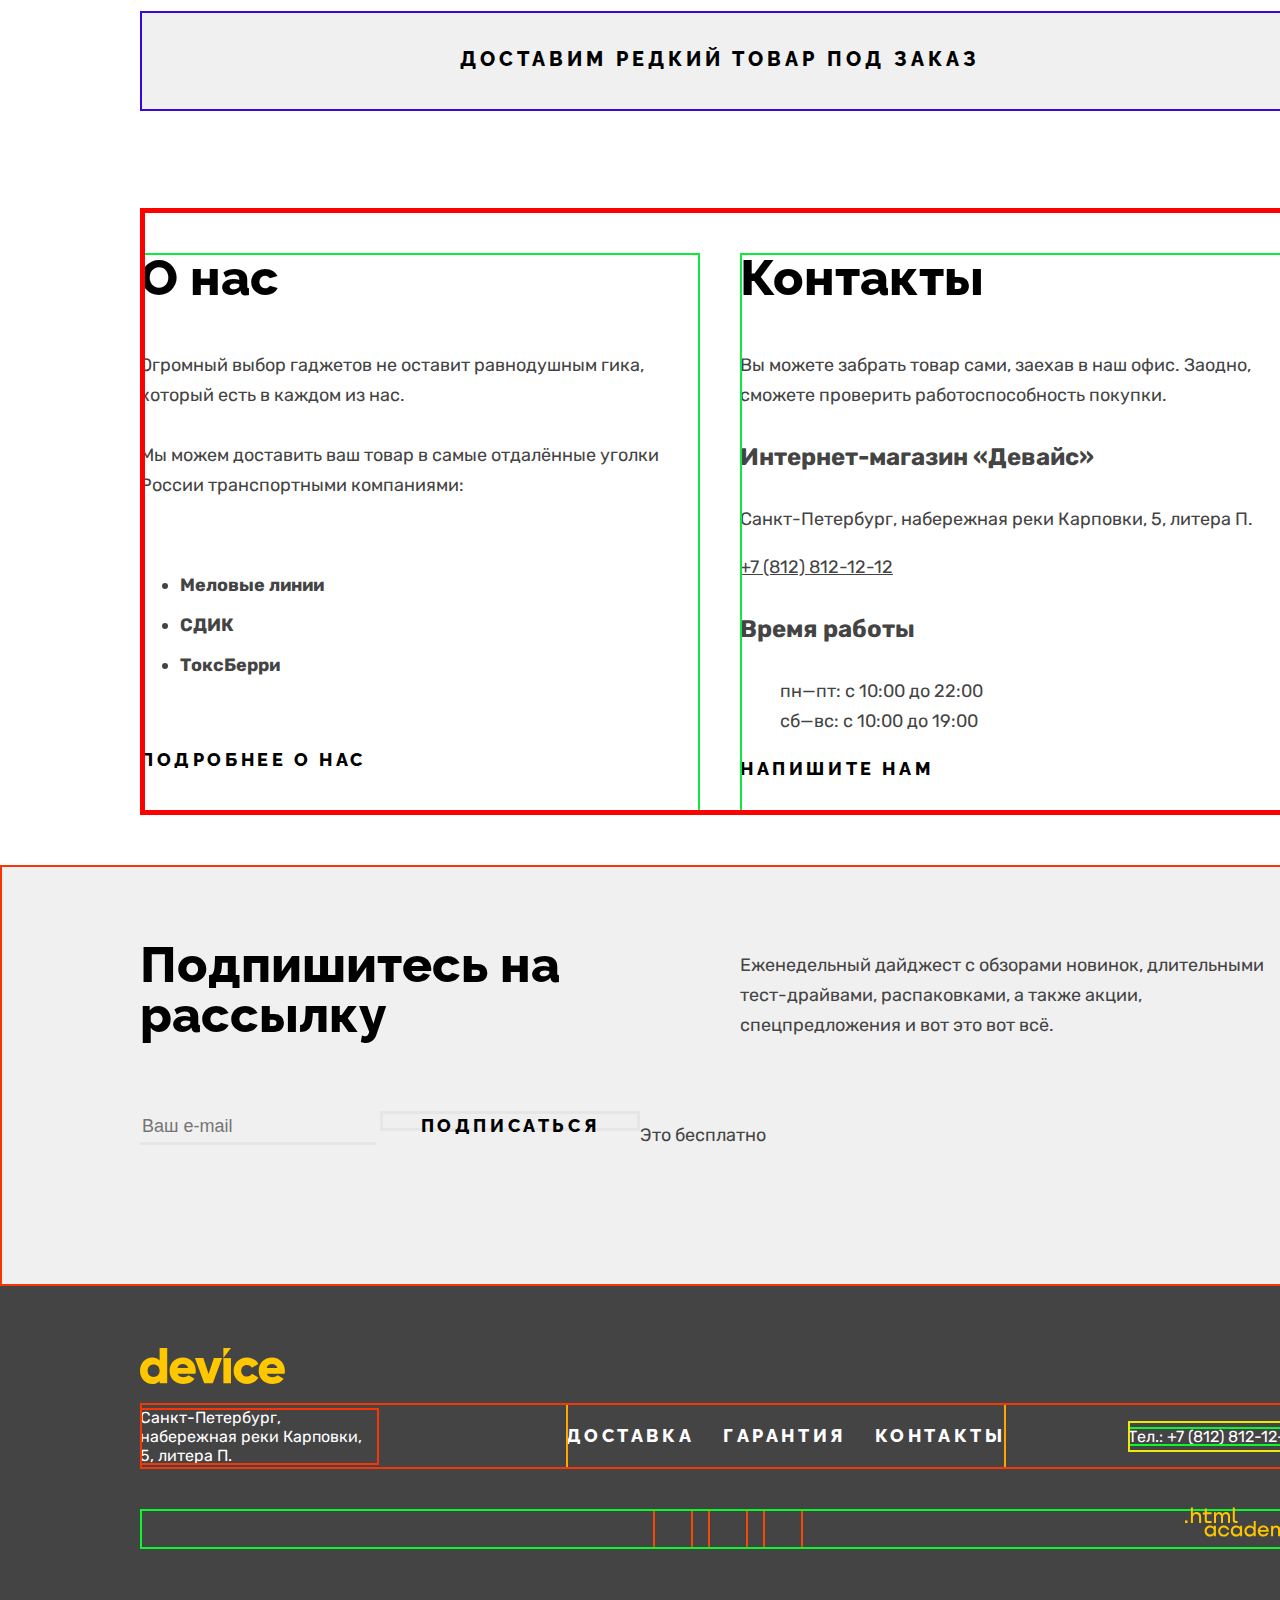
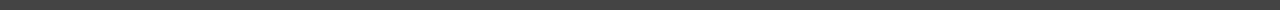
==== commit edb71a7b: "Микросетки на флексах для всех страниц #7_ред.1" ====
--- a/index.html
+++ b/index.html
@@ -207,7 +207,7 @@
             </li>
           </ol>
           <!-- Блок управляющих элементов для переключения фотографий слайда. Он один на все слайды -->
-          <div>
+          <div class="slider-button--container">
             <button class="slider-button slider-prev" type="button">
               <span class="visually-hidden">Предыдущее фото</span>
             </button>
@@ -318,29 +318,6 @@
         <div class="page-container">
           <h2 class="visually-hidden">Сервисы: Доставка, гарантия, кредит</h2>
           <div class="services-tabs">
-            <div class="tab-content-delivery tab-content">
-              <h3 class="tab-content--title">Доставка</h3>
-              <p class="tab-content--description">
-                Мы с удовольствием доставим ваш товар прямо<br />
-                к вашему подъезду совершенно бесплатно! Ведь<br />
-                мы неплохо заработаем, поднимая его на ваш этаж.
-              </p>
-            </div>
-            <div class="tab-content-guarantee tab-content hidden">
-              <h3 class="tab-content--title">Гарантия</h3>
-              <p class="tab-content--description">
-                Если из-за возгорания купленного у нас товара у вас сгорит дом —
-                не переживайте, мы выдадим вам новый. Товар, не дом, конечно же.
-              </p>
-            </div>
-            <div class="tab-content-credit tab-content hidden">
-              <h3 class="tab-content--title">Кредит</h3>
-              <p class="tab-content--description">
-                Залезть в долговую яму стало проще! Кредитные консультанты
-                подберут для вас наиболее выгодные условия кредита. Выгодные для
-                банка, разумеется.
-              </p>
-            </div>
             <div class="services-tabs-buttons">
               <button
                 class="btn button-services-tabs content-delivery"
@@ -360,6 +337,32 @@
               >
                 Кредит
               </button>
+            </div>
+            <div class="tab-content">
+              <div class="tab-content-delivery">
+                <h3 class="tab-content--title">Доставка</h3>
+                <p class="tab-content--description">
+                  Мы с удовольствием доставим ваш товар прямо<br />
+                  к вашему подъезду совершенно бесплатно! Ведь<br />
+                  мы неплохо заработаем, поднимая его на ваш этаж.
+                </p>
+              </div>
+              <div class="tab-content-guarantee hidden">
+                <h3 class="tab-content--title">Гарантия</h3>
+                <p class="tab-content--description">
+                  Если из-за возгорания купленного у нас товара у вас сгорит дом
+                  — не переживайте, мы выдадим вам новый. Товар, не дом, конечно
+                  же.
+                </p>
+              </div>
+              <div class="tab-content-credit hidden">
+                <h3 class="tab-content--title">Кредит</h3>
+                <p class="tab-content--description">
+                  Залезть в долговую яму стало проще! Кредитные консультанты
+                  подберут для вас наиболее выгодные условия кредита. Выгодные
+                  для банка, разумеется.
+                </p>
+              </div>
             </div>
           </div>
         </div>
--- a/css/styles.css
+++ b/css/styles.css
@@ -36,8 +36,11 @@
 
 body {
   margin: 0;
+  padding-top: 17px;
+
   display: flex;
   flex-direction: column;
+
   min-height: 100%;
   min-width: 1440px;
 
@@ -46,11 +49,9 @@
   font-style: normal;
   font-size: 18px;
   line-height: 30px;
+
   color: #444444;
   background-color: #ffffff;
-
-  outline: 2px solid rgb(248, 54, 5);
-  outline-offset: -2px;
 }
 
 .hidden {
@@ -60,38 +61,38 @@
 .slider h3,
 .services h3,
 .send-form h3,
-/* .about-company h3, */
-/* .сontacts h3, */
 .mailing h3 {
   font-family: "Raleway", "Arial", sans-serif;
   font-style: normal;
   font-weight: 800;
   font-size: 50px;
   line-height: 50px;
-  color: #000000;
+
+  color: #000000;
+
   margin: 0;
 }
 
 .main-header {
   min-height: 173px;
-  margin-top: 40px;
-  color: #000000;
-
-  outline: 2px solid rgb(248, 54, 5);
-  outline-offset: -2px;
+  color: #000000;
 }
 
 /*Сделал отдельный контейнер потому как нужно установить фон для header*/
+
 .header-container {
-  background-color: #ffe17f;
-  height: 300px;
+  background-image: linear-gradient(0deg, #ffe17f 150px, #fff 150px);
+
+  min-height: 173px;
+}
+
+.header-container--catalog-page {
+  background-image: linear-gradient(0deg, #ffe17f 186px, #fff 186px);
+  min-height: 209px;
 }
 
 .main-container {
   flex-grow: 1;
-
-  outline: 3px solid rgb(217, 255, 5);
-  outline-offset: -3px;
 }
 
 .btn {
@@ -145,11 +146,12 @@
 }
 /*header*/
 .main-logo-link {
-  display: block;
-  position: relative;
+  display: inline-block;
+  margin-left: 61px;
+  /* position: relative;
 
   top: -25px;
-  left: 60px;
+  left: 60px; */
 }
 
 /* Главная навигация */
@@ -159,9 +161,6 @@
   flex-direction: column;
 
   /* padding-top: 45px; */
-
-  outline: 5px solid red;
-  outline-offset: -5px;
 }
 
 .navigation-list {
@@ -174,8 +173,8 @@
 
   max-height: 50px;
 
-  outline: 2px solid rgb(28, 201, 28);
-  outline-offset: -2px;
+  /* outline: 2px solid rgb(28, 201, 28);
+  outline-offset: -2px; */
 }
 
 .main-menu {
@@ -186,10 +185,6 @@
 }
 
 .button-catalog--sub-menu {
-  position: relative;
-  top: -51px;
-  left: 263px;
-
   width: 50px;
   height: 50px;
 
@@ -199,9 +194,13 @@
   background-position: 50%;
   opacity: 0.2;
 
+  padding: 0;
+  margin: 0;
+
   border: 2px solid #000000;
   border-radius: 100%;
-  box-sizing: border-box;
+
+  cursor: pointer;
 }
 
 .navigation-item {
@@ -214,6 +213,7 @@
 }
 
 .navigation-item:first-child {
+  display: flex;
   margin-right: 274px;
 }
 
@@ -245,11 +245,11 @@
 .navigation-user {
   display: flex;
 
-  padding-left: 60px;
+  padding-left: 44px;
   padding-right: 25px;
 
-  outline: 3px solid green;
-  outline-offset: -3px;
+  /* outline: 3px solid green;
+  outline-offset: -3px; */
 }
 
 .navigation-user-list {
@@ -262,9 +262,71 @@
 }
 
 .search-navigation-user {
-  width: 480px;
-  outline: 2px solid rgb(128, 0, 90);
-  outline-offset: -2px;
+  width: 516px;
+
+  padding-left: 16px;
+
+  background-image: url(../img/decor/main-menu_search.svg);
+  background-repeat: no-repeat;
+  background-position: center;
+  background-position-x: 16px;
+}
+
+.search-navigation-user:hover {
+  border: 2px solid #af4fff;
+  box-sizing: border-box;
+  border-radius: 20px;
+}
+
+.search-navigation-user:focus {
+  border: 2px solid #af4fff;
+  box-sizing: border-box;
+  border-radius: 20px;
+}
+
+.search-navigation-user:active {
+  border: 2px solid #af4fff;
+  box-sizing: border-box;
+  border-radius: 20px;
+}
+
+.search-navigation-user input {
+  font-style: normal;
+  font-weight: 400;
+  font-size: 16px;
+  line-height: 19px;
+
+  width: 286px;
+
+  margin-left: 36px;
+
+  border: none;
+
+  color: #000000;
+  background-color: #ffe17f;
+
+  opacity: 0.3;
+
+  padding: 0;
+}
+
+.button-search {
+  font-style: normal;
+  font-weight: 400;
+  font-size: 16px;
+  line-height: 19px;
+  text-align: center;
+
+  width: 160px;
+  height: 40px;
+
+  padding: 0;
+
+  color: #000000;
+
+  border: 2px solid #000000;
+  box-sizing: border-box;
+  border-radius: 0px 20px 20px 0px;
 }
 
 .navigation-link-user {
@@ -324,9 +386,10 @@
 /*Слайдер*/
 
 .slider {
-  /* height: 560px; */
-  position: relative;
-  top: -150px;
+  background-image: linear-gradient(180deg, #ffe17f 150px, #fff 150px);
+  margin-bottom: 70px;
+
+  max-height: 560px;
 
   outline: 2px solid rgb(248, 54, 5);
   outline-offset: -2px;
@@ -371,8 +434,14 @@
 
   padding: 0;
 
-  border: black 1px solid;
+  border: #000000 1px solid;
   border-radius: 100%;
+
+  cursor: pointer;
+}
+
+.slider-pagination-item:first-child .slider-pagination-button {
+  background-color: #000000;
 }
 
 .slider-pagination-item {
@@ -383,8 +452,8 @@
 }
 
 .slider-part-item {
-  display: flex;
-  flex-direction: column;
+  /* display: flex;
+  flex-direction: column; */
 }
 
 .slider-part {
@@ -396,8 +465,9 @@
   height: 135px; /*Временно*/
 
   margin: 0;
-  margin-right: 21px;
-  margin-top: 28px;
+  margin-right: 20px;
+  margin-top: 29px;
+  margin-left: auto;
 
   /* background-color: #ffe17f; /*Временно*/
   color: #ffffff;
@@ -409,9 +479,8 @@
 }
 
 .slide-title {
-  position: relative;
-  top: -43px;
-  margin: 0;
+  /* position: relative;
+  top: -43px;*/
 }
 
 .slider-description {
@@ -443,7 +512,6 @@
   width: 160px;
 
   padding: 0;
-
   padding-bottom: 10px;
 
   color: #000000;
@@ -455,36 +523,57 @@
 }
 
 /* Кнопки переключения галереи слайдера*/
+.slider-button--container {
+  height: 0px;
+}
+
 .slider-button {
-  width: 20px;
-  height: 60px;
+  width: 40px;
+  height: 80px;
+  padding: 10px;
+  cursor: pointer;
 }
 
 .slider-prev {
   position: relative;
-  top: -320px;
-  left: 18px;
+  top: -330px;
+  left: 8px;
 
   background-image: url(../img/decor/slider-prev.svg);
   background-color: #ffffff;
   background-repeat: no-repeat;
+  background-position: center;
   border: none;
 }
 
 .slider-next {
   position: relative;
-  top: -320px;
-  left: 496px;
+  top: -330px;
+  left: 466px;
 
   background-image: url(../img/decor/slider-next.svg);
   background-color: #ffffff;
   background-repeat: no-repeat;
+  background-position: center;
   border: none;
+}
+
+.slider-button:hover {
+  opacity: 0.6;
+}
+
+.slider-button:active {
+  opacity: 0.3;
+}
+
+.slider-button:focus {
+  border: 2px solid #af4fff;
+  box-sizing: border-box;
+  border-radius: 6px;
 }
 
 /*Категории каталога*/
 .sections-categories {
-  margin-top: -160px;
   margin-bottom: 70px;
   outline: 2px solid rgb(248, 54, 5);
   outline-offset: -2px;
@@ -570,9 +659,7 @@
   min-height: 388px;
   margin-bottom: 80px;
 
-  /* background-color: #f0f0f0; */
-
-  background: linear-gradient(to top, #f0f0f0 75%, white 0%);
+  background: linear-gradient(to top, #f0f0f0 75%, #ffffff 0%);
 
   outline: 2px solid rgb(248, 54, 5);
   outline-offset: -2px;
@@ -587,14 +674,13 @@
 
 .services-tabs {
   display: flex;
-  width: 1094px;
+  /* width: 1094px; */
   margin: 0;
   padding-top: 70px;
 }
 
 .tab-content {
   margin-left: 238px;
-  margin-top: -2px;
 }
 
 .tab-content-delivery {
@@ -637,13 +723,14 @@
   display: flex;
   flex-direction: column;
 
-  order: -1;
   margin-top: 16px;
   margin-left: 1px;
 }
 
 .button-services-tabs {
   padding: 0;
+
+  cursor: pointer;
 }
 
 .button-services-tabs:not(:last-child) {
@@ -875,14 +962,14 @@
   letter-spacing: 0.2em;
   text-transform: uppercase;
 
-  /* basic/black */
-
   color: #000000;
 
   width: 260px;
   height: 20px;
 
   border: 3px solid #e6e6e6;
+
+  cursor: pointer;
 }
 
 /*footer*/
@@ -1026,6 +1113,10 @@
 }
 
 .catalog-header {
+  min-height: 179px;
+
+  padding-left: 60px;
+
   outline: 2px solid rgb(248, 72, 3);
   outline-offset: -2px;
 }
@@ -1037,7 +1128,10 @@
   font-size: 50px;
   line-height: 50px;
 
-  margin: 0;
+  min-height: 60px;
+
+  margin: 0;
+  margin-bottom: 14px;
   padding-top: 37px;
 
   color: #000000;
@@ -1046,6 +1140,8 @@
 /*Хлебные крошки*/
 .breadcrumbs {
   display: flex;
+
+  margin: 0;
   padding: 0;
 
   list-style-type: none;
@@ -1121,12 +1217,16 @@
 
 /*Сортировка*/
 .sorting-container {
+  margin-bottom: 48px;
   background-color: #ebebeb;
 }
 
 .sorting-type {
+  display: flex;
+
   padding-top: 25px;
   padding-bottom: 25px;
+  margin-left: 72px;
 
   width: 468px;
   min-height: 20px;
@@ -1142,9 +1242,11 @@
   line-height: 19px;
   letter-spacing: 0.2em;
   text-transform: uppercase;
-  text-align: center;
-
-  color: #000000;
+  text-align: left;
+
+  color: #000000;
+
+  min-width: 200px;
 }
 
 .sorting-type select {
@@ -1164,20 +1266,48 @@
 /*Карточки продуктов каталога*/
 
 .product-card-list {
-  display: flex;
+  display: grid;
+  grid-template-columns: repeat(2, 360px);
+  gap: 23px 40px;
+  justify-content: end;
+
+  margin: 0;
+  padding: 0;
+  margin-bottom: 44px;
+
+  /* display: flex;
   flex-wrap: wrap;
   justify-content: space-between;
 
   width: 760px;
   margin: 0;
   padding-left: 72px;
-  padding-top: 69px;
+  padding-top: 69px; */
 
   list-style-type: none;
 }
 
+.product-card-item {
+  display: flex;
+  flex-direction: column;
+  justify-content: flex-start;
+}
+
 .product-card-link {
+  display: flex;
+  justify-content: space-between;
   text-decoration: none;
+}
+
+.button--product-card-link {
+  position: relative;
+  top: 201px;
+  left: 100px;
+  order: -1;
+}
+
+.product-card-image {
+  margin-bottom: 32px;
 }
 
 .product-card-title {
@@ -1189,6 +1319,9 @@
 
   color: #000000;
 
+  margin: 0;
+  padding: 0;
+
   width: 280px;
 }
 
@@ -1218,6 +1351,7 @@
   padding-top: 18px;
   padding-bottom: 18px;
   margin-left: 72px;
+  margin-bottom: 51px;
 
   color: #000000;
 
@@ -1231,8 +1365,9 @@
   display: flex;
   align-items: center;
 
+  background-color: #ebebeb;
+
   margin-left: 72px;
-  margin-top: 51px;
   margin-bottom: 77px;
   padding-left: 30px;
   padding-right: 30px;
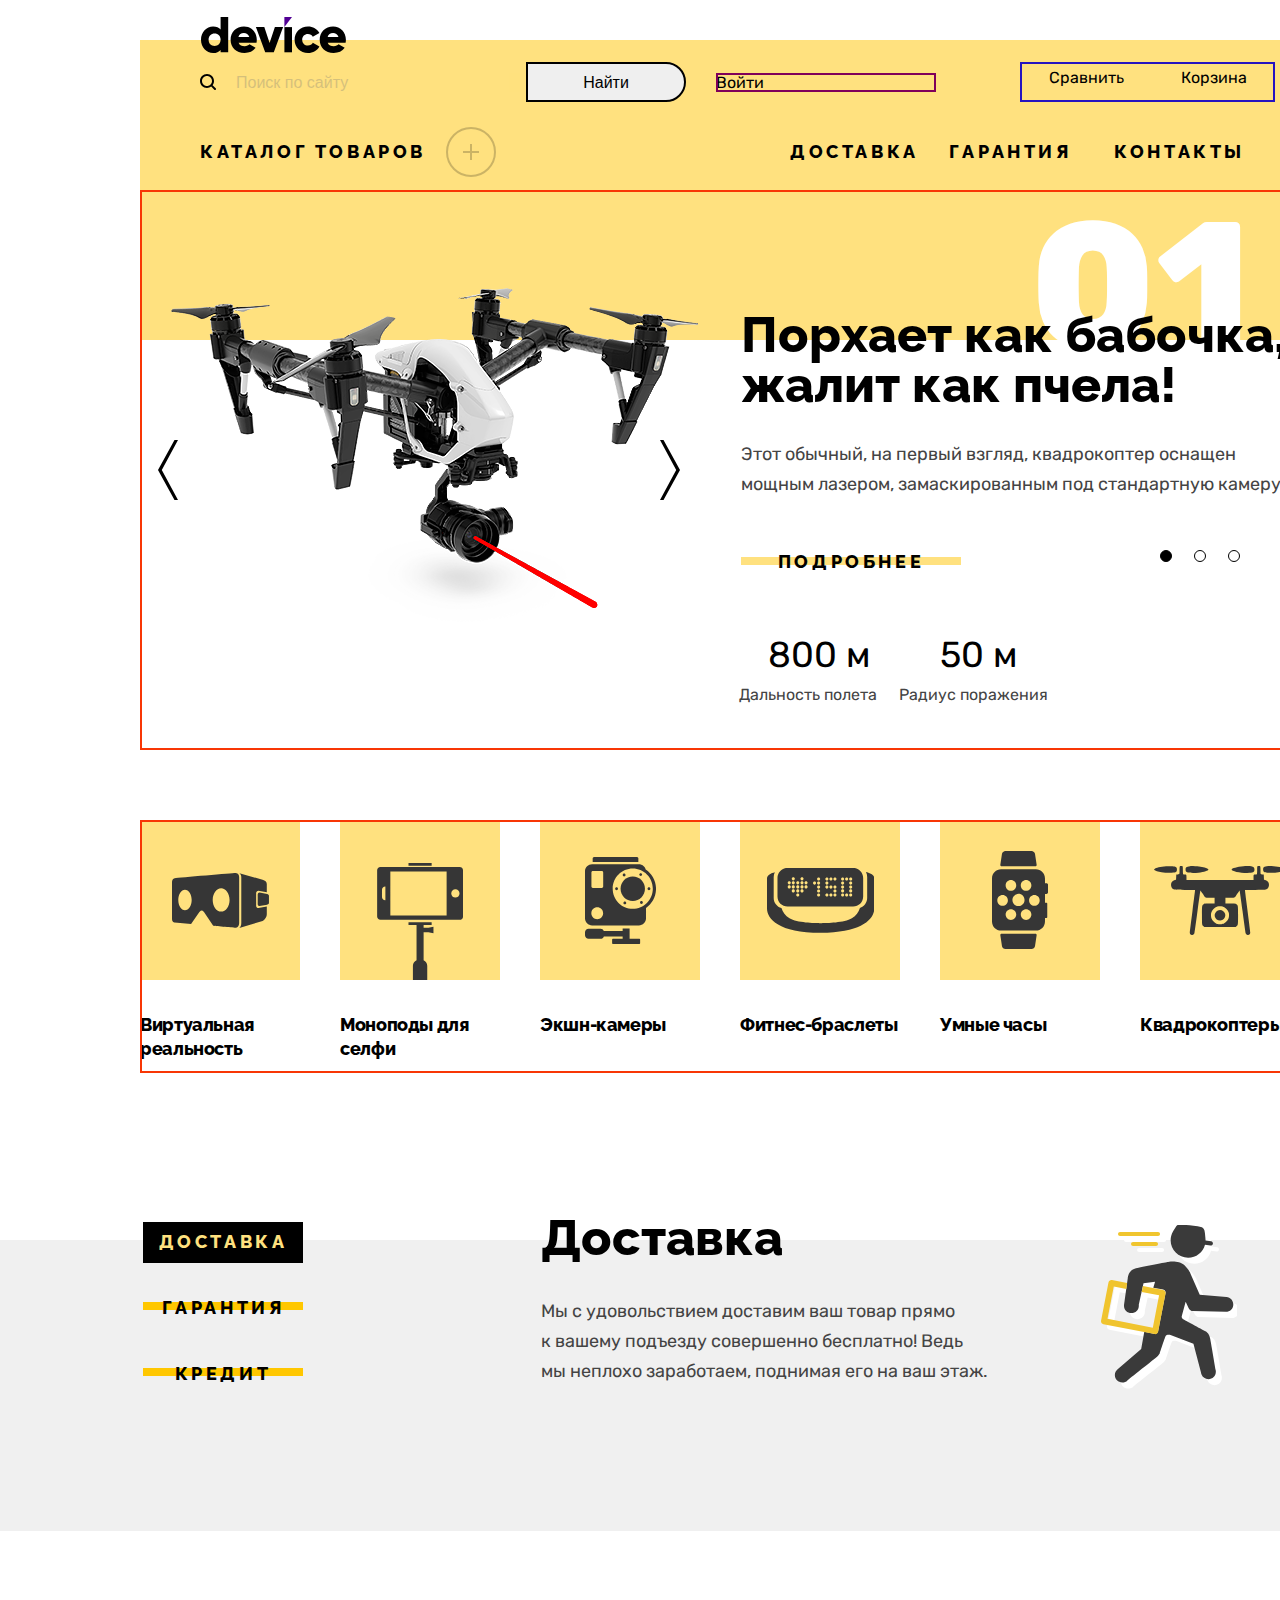
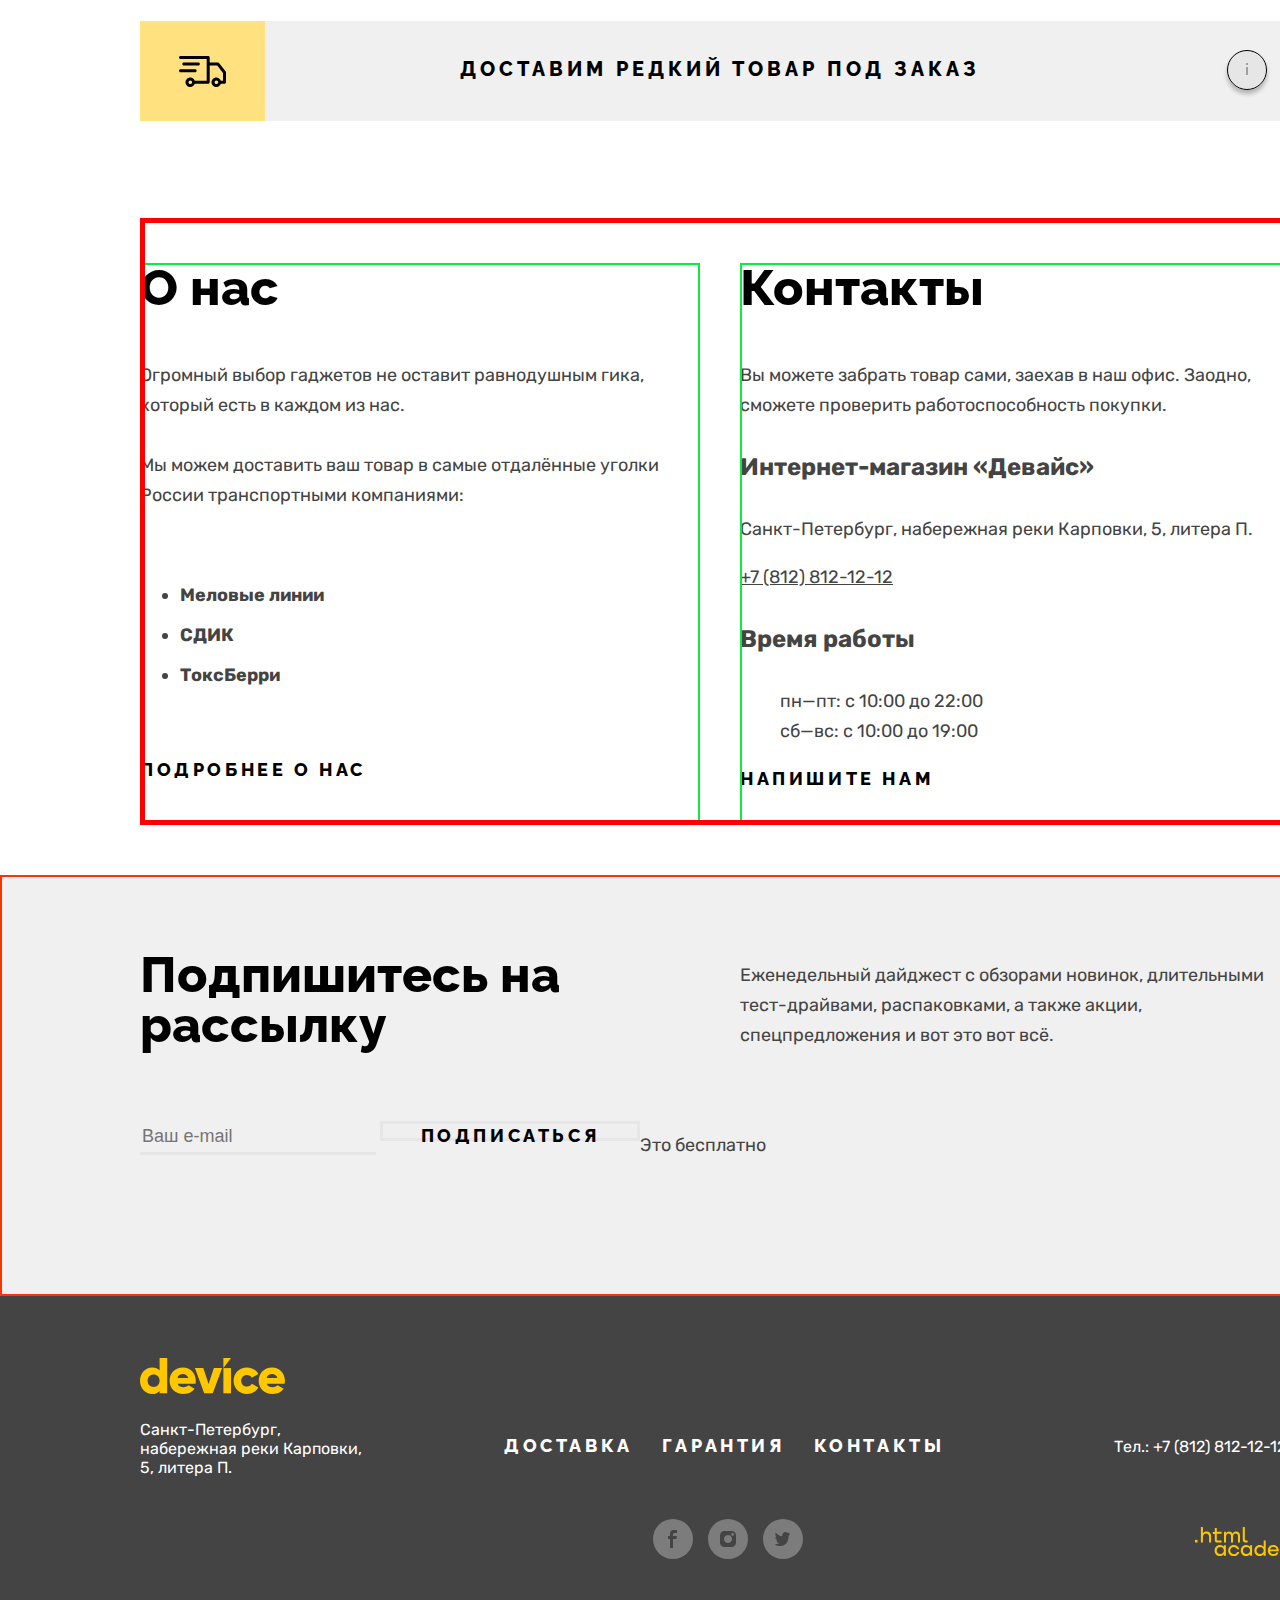
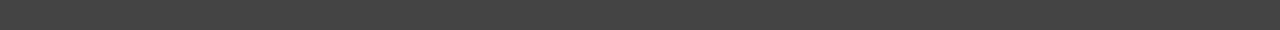
==== commit 3df77900: "6.17. Постройте мелкие сетки на гридах для подходящих компонентов" ====
--- a/index.html
+++ b/index.html
@@ -216,10 +216,15 @@
             </button>
           </div>
           <!-- Блок управляющих элементов для переключения слайдов -->
-          <div>
+          <div class="slider-pagination-container">
             <ol class="slider-pagination">
               <li class="slider-pagination-item">
-                <button class="slider-pagination-button" type="button">
+                <button
+                  class="
+                    slider-pagination-button slider-pagination-button-current
+                  "
+                  type="button"
+                >
                   <span class="visually-hidden">1 слайд</span>
                 </button>
               </li>
@@ -320,7 +325,11 @@
           <div class="services-tabs">
             <div class="services-tabs-buttons">
               <button
-                class="btn button-services-tabs content-delivery"
+                class="
+                  btn
+                  button-services-tabs button-services-tabs-current
+                  content-delivery
+                "
                 type="button"
               >
                 Доставка
@@ -373,8 +382,45 @@
         <!--Доставка под заказ begin-->
         <section class="modal-delivery">
           <a class="modal-delivery-link" href="#"
-            >Доставим редкий товар под заказ</a
-          >
+            >Доставим редкий товар под заказ
+            <span class="modal-delivery-link--decor-car">
+              <svg
+                width="47"
+                height="31"
+                viewBox="0 0 47 31"
+                fill="none"
+                xmlns="http://www.w3.org/2000/svg"
+              >
+                <path
+                  d="M46.7 15.4L40.2 7.2C39.9 6.8 39.5 6.6 39 6.6H30.7V1.5C30.7 0.7 30 0 29.2 0H1.5C0.7 0 0 0.7 0 1.5C0 2.3 0.7 3 1.5 3H27.7V8.1V24.7H15.8C15.2 22.8 13.4 21.4 11.3 21.4C8.7 21.4 6.5 23.6 6.5 26.2C6.5 28.8 8.7 31 11.3 31C13.4 31 15.2 29.6 15.8 27.7H29.2C30 27.7 30.7 27 30.7 26.2V9.6H38.3L44 16.9V24.8H41.8C41.2 22.9 39.4 21.5 37.3 21.5C34.7 21.5 32.5 23.7 32.5 26.3C32.5 28.9 34.6 31.1 37.3 31.1C39.4 31.1 41.2 29.7 41.8 27.8H45.5C46.3 27.8 47 27.1 47 26.3V16.4C47 16 46.9 15.7 46.7 15.4ZM11.3 28C10.3 28 9.5 27.2 9.5 26.2C9.5 25.2 10.3 24.4 11.3 24.4C12.3 24.4 13.1 25.2 13.1 26.2C13.1 27.2 12.2 28 11.3 28ZM37.4 28C36.4 28 35.6 27.2 35.6 26.2C35.6 25.2 36.4 24.4 37.4 24.4C38.4 24.4 39.2 25.2 39.2 26.2C39.2 27.2 38.3 28 37.4 28Z"
+                  fill="black"
+                />
+                <path
+                  d="M19.4 9.59998C20.2 9.59998 20.9 8.89998 20.9 8.09998C20.9 7.29998 20.2 6.59998 19.4 6.59998H4.8C4 6.59998 3.3 7.29998 3.3 8.09998C3.3 8.89998 4 9.59998 4.8 9.59998H19.4Z"
+                  fill="black"
+                />
+                <path
+                  d="M17.7 14.7C17.7 13.9 17 13.2 16.2 13.2H1.5C0.7 13.2 0 13.9 0 14.7C0 15.5 0.7 16.2 1.5 16.2H16.2C17 16.2 17.7 15.5 17.7 14.7Z"
+                  fill="black"
+                />
+              </svg>
+            </span>
+            <span class="modal-delivery-link--decor-info">
+              <svg
+                class="modal-delivery-link--decor-info-svg"
+                width="2"
+                height="12"
+                viewBox="0 0 2 12"
+                fill="none"
+                xmlns="http://www.w3.org/2000/svg"
+              >
+                <g opacity="0.3">
+                  <path d="M2 0H0V2H2V0Z" fill="black" />
+                  <path d="M2 4H0V12H2V4Z" fill="black" />
+                </g>
+              </svg>
+            </span>
+          </a>
         </section>
         <!--Доставка под заказ end-->
 
@@ -560,12 +606,16 @@
           <div class="footer-nav">
             <ul class="footer-nav-list">
               <li class="footer-nav-item">
-                <a href="#content-delivery">Доставка</a>
+                <a class="footer-nav-link" href="#content-delivery">Доставка</a>
               </li>
               <li class="footer-nav-item">
-                <a href="#content-guarantee">Гарантия</a>
-              </li>
-              <li class="footer-nav-item"><a href="#contacts">Контакты</a></li>
+                <a class="footer-nav-link" href="#content-guarantee"
+                  >Гарантия</a
+                >
+              </li>
+              <li class="footer-nav-item">
+                <a class="footer-nav-link" href="#contacts">Контакты</a>
+              </li>
             </ul>
           </div>
 
@@ -580,31 +630,136 @@
           <h2 class="main-footer-title visually-hidden">Мы в соцсетях</h2>
           <ul class="footer-social-list">
             <li class="footer-social-item">
-              <a class="button" href="https://www.facebook.com/htmlacademy">
+              <a
+                class="footer-social--link"
+                href="https://www.facebook.com/htmlacademy"
+              >
+                <svg
+                  class="footer-social--icon"
+                  width="9"
+                  height="18"
+                  viewBox="0 0 9 18"
+                  fill="none"
+                  xmlns="http://www.w3.org/2000/svg"
+                >
+                  <path
+                    d="M6.5 3H9V0H5.6C2.8 0 2 1.7 2 4.2V6H0V9H2V18H5V9H8.3L8.9 6H5V4.5C5 3.7 5.3 3 6.5 3Z"
+                    fill="#444444"
+                  />
+                </svg>
                 <span class="visually-hidden">Фейсбук</span>
               </a>
             </li>
             <li class="footer-social-item">
-              <a class="button" href="https://www.instagram.com/htmlacademy/">
+              <a
+                class="footer-social--link"
+                href="https://www.instagram.com/htmlacademy/"
+              >
+                <svg
+                  class="footer-social--icon"
+                  width="16"
+                  height="16"
+                  viewBox="0 0 16 16"
+                  fill="none"
+                  xmlns="http://www.w3.org/2000/svg"
+                >
+                  <path
+                    d="M14.7 1.3C13.8 0.4 12.7 0 11.3 0H4.7C1.9 0 0 1.9 0 4.7V11.3C0 12.7 0.4 13.9 1.4 14.7C2.3 15.6 3.4 16 4.7 16H11.3C12.7 16 13.9 15.6 14.7 14.7C15.5 13.8 16 12.7 16 11.3V4.7C16 3.3 15.6 2.1 14.7 1.3ZM8 12.1C5.8 12.1 3.9 10.3 3.9 8C3.9 5.7 5.8 3.9 8 3.9C10.2 3.9 12.1 5.7 12.1 8C12.1 10.3 10.2 12.1 8 12.1ZM12.6 4.7C11.9 4.7 11.3 4.2 11.3 3.4C11.3 2.6 11.8 2.1 12.6 2.1C13.3 2.1 13.9 2.7 13.9 3.4C13.9 4.1 13.3 4.7 12.6 4.7Z"
+                    fill="#444444"
+                  />
+                </svg>
+
                 <span class="visually-hidden">Инстаграм</span>
               </a>
             </li>
             <li class="footer-social-item">
-              <a class="button" href="https://twitter.com/htmlacademy_ru">
+              <a
+                class="footer-social--link"
+                href="https://twitter.com/htmlacademy_ru"
+              >
+                <svg
+                  class="footer-social--icon"
+                  width="15"
+                  height="14"
+                  viewBox="0 0 15 14"
+                  fill="none"
+                  xmlns="http://www.w3.org/2000/svg"
+                >
+                  <path
+                    d="M9.7 0.0999675C11.2 -0.400033 12.3 0.399967 12.9 1.19997C13.4 0.999967 14 0.799967 14.6 0.599967C14.6 1.39997 14.1 1.99997 13.8 2.19997C14.5 2.39997 15 1.79997 15 1.79997C14.9 2.69997 14.1 3.49997 13.6 3.69997C13.4 9.99997 10.8 14.1 4.7 14C4.2 14 4.8 14 4.3 14C4 14 0.6 13.6 0 12.2C2 12.4 3.4 11.8 4.1 11.1C3.3 10.8 1.7 10.7 1.5 8.29997C1.8 8.49997 2 8.59997 2.6 8.49997C1.5 7.69997 0.3 6.99997 0.4 4.99997C0.7 5.29997 1.3 5.49997 1.6 5.39997C1 5.19997 -0.2 2.29997 0.8 0.799967C2.4 2.49997 4.1 4.19997 7.1 4.29997C7.3 2.19997 8.1 0.799967 9.7 0.0999675Z"
+                    fill="#444444"
+                  />
+                </svg>
+
                 <span class="visually-hidden">Твиттер</span>
               </a>
             </li>
           </ul>
         </div>
-
-        <a class="htmlacademy-link" href="https://htmlacademy.ru/"
-          ><img
+        <!-- <div class="htmlacademy-link--container"> -->
+        <a class="htmlacademy-link" href="https://htmlacademy.ru/">
+          <!-- <img
             class="htmlacademy-logo"
             src="img/decor/footer-logo-html_academy.svg"
             alt=".html academy"
             width="115"
             height="34"
-        /></a>
+        /> -->
+          <svg
+            width="115"
+            height="33"
+            viewBox="0 0 115 33"
+            fill="none"
+            xmlns="http://www.w3.org/2000/svg"
+          >
+            <path d="M0 12.8999V15.4999H2.5V12.8999H0Z" fill="#FFC700" />
+            <path
+              d="M11.6 4.5C10 4.5 8.80002 5.2 8.00002 6.2H7.90002V0H5.90002V15.5H7.90002V10.2C7.90002 8.1 9.20002 6.6 11.2 6.6C13 6.6 14.1 8 14.1 9.8V15.5H16.1V9.4C16.2 6.4 14.3 4.5 11.6 4.5Z"
+              fill="#FFC700"
+            />
+            <path
+              d="M26.6 4.8001H21.8V1.1001H19.8V4.9001H17.9V6.9001H19.8V12.9001C19.8 14.6001 20.8 15.6001 22.5 15.6001H26.6V13.6001H22.9C22.2 13.6001 21.8 13.2001 21.8 12.5001V6.8001H26.6V4.8001Z"
+              fill="#FFC700"
+            />
+            <path
+              d="M41.1 4.6001C39.5 4.6001 38.2 5.4001 37.6 6.7001H37.5C36.9 5.5001 35.7 4.6001 34.1 4.6001C32.7 4.6001 31.6 5.4001 31 6.4001H30.9V4.8001H29V15.4001H31V10.0001C31 8.0001 32 6.5001 33.6 6.5001C35.1 6.5001 36 7.5001 36 9.1001V15.4001H38V9.8001C38 7.4001 39.4 6.5001 40.6 6.5001C42.1 6.5001 43 7.5001 43 9.1001V15.4001H45V8.9001C45.1 6.4001 43.6 4.6001 41.1 4.6001Z"
+              fill="#FFC700"
+            />
+            <path
+              d="M47.8 12.7C47.8 14.4 48.8 15.4 50.6 15.4H52.6V13.4H50.9001C50.2001 13.4 49.8 13 49.8 12.3V0H47.8V12.7Z"
+              fill="#FFC700"
+            />
+            <path
+              d="M28.9 19.6999C28 18.5999 26.7 17.8999 25 17.8999C21.9 17.8999 19.6 20.1999 19.6 23.4999C19.6 26.7999 21.9 29.0999 25 29.0999C26.8 29.0999 28 28.2999 28.8 27.1999H28.9V28.7999H30.9V18.1999H28.9V19.6999ZM25.3 27.0999C23.1 27.0999 21.7 25.4999 21.7 23.4999C21.7 21.4999 23.1 19.8999 25.3 19.8999C27.5 19.8999 28.9 21.4999 28.9 23.4999C28.9 25.3999 27.5 27.0999 25.3 27.0999Z"
+              fill="#FFC700"
+            />
+            <path
+              d="M44.2 21.9999C43.7 19.5999 41.5999 17.8999 38.7999 17.8999C35.3999 17.8999 33.2 20.3999 33.2 23.4999C33.2 26.5999 35.3999 29.0999 38.7999 29.0999C41.5999 29.0999 43.7 27.2999 44.2 24.8999H42.0999C41.6999 26.1999 40.3999 27.1999 38.7999 27.1999C36.5999 27.1999 35.2 25.5999 35.2 23.5999C35.2 21.5999 36.5999 19.9999 38.7999 19.9999C40.3999 19.9999 41.5999 20.9999 42.0999 22.1999H44.2V21.9999Z"
+              fill="#FFC700"
+            />
+            <path
+              d="M55.1 19.6999C54.2 18.5999 52.9001 17.8999 51.2001 17.8999C48.1001 17.8999 45.8 20.1999 45.8 23.4999C45.8 26.7999 48.1001 29.0999 51.2001 29.0999C53.0001 29.0999 54.2 28.2999 55 27.1999H55.1V28.7999H57.1V18.1999H55.1V19.6999ZM51.5 27.0999C49.3 27.0999 47.9001 25.4999 47.9001 23.4999C47.9001 21.4999 49.3 19.8999 51.5 19.8999C53.7 19.8999 55.1 21.4999 55.1 23.4999C55.1 25.3999 53.6 27.0999 51.5 27.0999Z"
+              fill="#FFC700"
+            />
+            <path
+              d="M68.7 19.7999C67.8 18.6999 66.5 17.8999 64.8 17.8999C61.7 17.8999 59.4 20.1999 59.4 23.4999C59.4 26.7999 61.6 29.0999 64.8 29.0999C66.5 29.0999 67.8 28.2999 68.6 27.2999H68.7V28.7999H70.7V13.3999H68.7V19.7999ZM65.1 27.0999C62.9 27.0999 61.5 25.4999 61.5 23.4999C61.5 21.4999 62.9 19.8999 65.1 19.8999C67.3 19.8999 68.7 21.4999 68.7 23.4999C68.6 25.4999 67.2 27.0999 65.1 27.0999Z"
+              fill="#FFC700"
+            />
+            <path
+              d="M78.3 17.8999C75 17.8999 72.8 20.3999 72.8 23.4999C72.8 26.4999 74.9 29.0999 78.3 29.0999C80.8 29.0999 82.8 27.7999 83.5 25.4999H81.4C80.9 26.4999 79.8 27.0999 78.4 27.0999C76.5 27.0999 75.1 25.7999 75 24.1999H83.8C84 20.5999 81.8 17.8999 78.3 17.8999ZM78.3 19.7999C80 19.7999 81.3 20.7999 81.6 22.3999H75.1C75.4 20.8999 76.6 19.7999 78.3 19.7999Z"
+              fill="#FFC700"
+            />
+            <path
+              d="M98.2 17.8999C96.6 17.8999 95.3 18.6999 94.6 19.8999H94.5C93.9 18.6999 92.7 17.8999 91.1 17.8999C89.7 17.8999 88.6 18.5999 88 19.6999V18.1999H86.1V28.7999H88.1V23.3999C88.1 21.3999 89.1 19.9999 90.7 19.8999C92.2 19.8999 93.1 20.8999 93.1 22.4999V28.7999H95.1V23.1999C95.1 20.7999 96.5 19.8999 97.7 19.8999C99.2 19.8999 100.1 20.8999 100.1 22.4999V28.7999H102.1V22.2999C102.2 19.6999 100.7 17.8999 98.2 17.8999Z"
+              fill="#FFC700"
+            />
+            <path
+              d="M109.4 27.0001L105.8 18.1001H103.6L108.4 29.7001C108.1 30.6001 107.7 30.9001 106.7 30.9001H104.2V32.9001H106.7C108.5 32.9001 109.5 32.1001 110.2 30.3001L114.9 18.1001H112.8L109.4 27.0001Z"
+              fill="#FFC700"
+            />
+          </svg>
+        </a>
+        <!-- </div> -->
       </div>
     </footer>
   </body>
--- a/css/styles.css
+++ b/css/styles.css
@@ -278,13 +278,13 @@
   border-radius: 20px;
 }
 
-.search-navigation-user:focus {
+.search-navigation-user:active {
   border: 2px solid #af4fff;
   box-sizing: border-box;
   border-radius: 20px;
 }
 
-.search-navigation-user:active {
+.search-navigation-user:focus {
   border: 2px solid #af4fff;
   box-sizing: border-box;
   border-radius: 20px;
@@ -407,16 +407,25 @@
   display: flex;
 }
 
+.slider-image {
+  display: block;
+}
+
 .slider-item:not(:first-child) {
   display: none;
 }
 
+.slider-pagination-container {
+  position: relative;
+}
+
 .slider-pagination {
-  position: relative;
-  top: -280px;
-  left: 1020px;
-
-  display: flex;
+  position: absolute;
+  top: -210px;
+  right: 60px;
+
+  display: flex;
+  flex-wrap: wrap;
   justify-content: space-between;
 
   width: 80px;
@@ -432,17 +441,36 @@
   width: 12px;
   height: 12px;
 
-  padding: 0;
-
+  margin: 0;
+  padding: 0;
+
+  background: #ffffff;
   border: #000000 1px solid;
-  border-radius: 100%;
+  box-sizing: border-box;
+  border-radius: 50%;
 
   cursor: pointer;
 }
 
-.slider-pagination-item:first-child .slider-pagination-button {
+.slider-pagination-button-current {
+  background: #000000;
+}
+
+.slider-pagination-button:hover {
+  opacity: 0.6;
+}
+
+.slider-pagination-button:active {
+  opacity: 0.3;
+}
+
+.slider-pagination-button:focus {
+  border: 2px solid #af4fff;
+}
+
+/* .slider-pagination-item:first-child .slider-pagination-button {
   background-color: #000000;
-}
+} */
 
 .slider-pagination-item {
 }
@@ -452,8 +480,7 @@
 }
 
 .slider-part-item {
-  /* display: flex;
-  flex-direction: column; */
+  position: relative;
 }
 
 .slider-part {
@@ -479,20 +506,49 @@
 }
 
 .slide-title {
-  /* position: relative;
-  top: -43px;*/
+  position: absolute;
+  top: 120px;
 }
 
 .slider-description {
-  margin-top: -15px;
-  margin-bottom: 53px;
+  margin-top: 85px;
+  margin-bottom: 38px;
 }
 
 .slider-link {
   display: block; /*Временно*/
   width: 220px;
-  min-height: 20px;
-  margin-bottom: 69px;
+  height: 20px;
+  margin-bottom: 53px;
+
+  padding-top: 14px;
+  padding-bottom: 16px;
+
+  background-image: linear-gradient(
+    180deg,
+    #fff 20px,
+    #ffe17f 20px,
+    #ffe17f 28px,
+    #fff 28px
+  );
+}
+
+.slider-link:hover {
+  background: #ffe17f;
+}
+
+.slider-link:active {
+  color: rgb(0, 0, 0, 0.3);
+}
+
+.slider-link:focus {
+  background-image: linear-gradient(
+    180deg,
+    #fff 20px,
+    #af4fff 20px,
+    #af4fff 28px,
+    #fff 28px
+  );
 }
 
 .slider-table-specifications {
@@ -524,6 +580,7 @@
 
 /* Кнопки переключения галереи слайдера*/
 .slider-button--container {
+  position: relative;
   height: 0px;
 }
 
@@ -532,30 +589,26 @@
   height: 80px;
   padding: 10px;
   cursor: pointer;
-}
-
-.slider-prev {
-  position: relative;
-  top: -330px;
-  left: 8px;
-
+  border: none;
+  color: #444444;
   background-image: url(../img/decor/slider-prev.svg);
   background-color: #ffffff;
   background-repeat: no-repeat;
   background-position: center;
-  border: none;
+}
+
+.slider-prev {
+  position: absolute;
+  top: -320px;
+  left: 8px;
 }
 
 .slider-next {
-  position: relative;
-  top: -330px;
-  left: 466px;
-
-  background-image: url(../img/decor/slider-next.svg);
-  background-color: #ffffff;
-  background-repeat: no-repeat;
-  background-position: center;
-  border: none;
+  position: absolute;
+  top: -320px;
+  left: 510px;
+
+  transform: rotate(180deg);
 }
 
 .slider-button:hover {
@@ -657,12 +710,9 @@
 
 .services {
   min-height: 388px;
-  margin-bottom: 80px;
+  margin-bottom: 90px;
 
   background: linear-gradient(to top, #f0f0f0 75%, #ffffff 0%);
-
-  outline: 2px solid rgb(248, 54, 5);
-  outline-offset: -2px;
 }
 
 /* .page-container--services {
@@ -680,14 +730,29 @@
 }
 
 .tab-content {
+  position: relative;
   margin-left: 238px;
 }
 
 .tab-content-delivery {
+  /*  background-image: url(../img/decor/services_delivery.svg);
+  background-repeat: no-repeat;
+  background-position: right; */
+  /* background-position-x: 500px; */
+}
+
+.tab-content-delivery::after {
+  position: absolute;
+  top: 12px;
+  right: -136px;
+
+  display: block;
+  width: 136px;
+  height: 164px;
+  content: "";
   background-image: url(../img/decor/services_delivery.svg);
   background-repeat: no-repeat;
   background-position: right;
-  /* background-position-x: 500px; */
 }
 
 .tab-content-guarantee {
@@ -722,36 +787,118 @@
 .services-tabs-buttons {
   display: flex;
   flex-direction: column;
-
-  margin-top: 16px;
-  margin-left: 1px;
+  align-items: center;
+
+  margin-top: 9px;
+  margin-left: 3px;
 }
 
 .button-services-tabs {
-  padding: 0;
-
+  display: block; /*Временно*/
+  min-width: 160px;
+  /* height: 20px; */
+
+  padding: 0;
+  padding-top: 9px;
+  padding-bottom: 11px;
+
+  align-self: center;
+
+  background-image: linear-gradient(
+    180deg,
+    #00000000 14px,
+    #ffc700 14px,
+    #ffc700 22px,
+    #00000000 22px
+  );
+
+  border: none;
+  box-sizing: border-box;
   cursor: pointer;
 }
 
 .button-services-tabs:not(:last-child) {
-  margin-bottom: 45px;
+  margin-bottom: 25px;
+}
+
+.button-services-tabs-current {
+  color: #ffe17f;
+  background: #000000;
+  background-size: 280px 40px;
 }
 
 /*Доставка под заказ*/
 
 .modal-delivery {
+  position: relative;
   margin-bottom: 97px;
-
-  outline: 2px solid rgb(54, 7, 224);
-  outline-offset: -2px;
-}
-
-.modal-delivery-link::before {
+}
+
+/* .modal-delivery-link {
+  display: block;
+} */
+
+.modal-delivery-link--decor-car {
+  position: absolute;
+  top: 0px;
+
+  display: block;
+  width: 125px;
+  height: 65px;
+
+  padding-top: 35px;
+
   background-color: #ffe17f;
-  background-image: url(../img/decor/delivery.svg);
+  /*  background-image: url(../img/decor/delivery.svg);
   background-repeat: no-repeat;
-  background-position: 0% 50%;
-  z-index: 10;
+  background-position: center; */
+}
+
+.modal-delivery-link--decor-car:hover {
+  background-color: #ffc700;
+}
+
+.modal-delivery-link--decor-car:active {
+  background-color: #ffc700;
+}
+
+.modal-delivery-link--decor-car:active path {
+  fill-opacity: 0.3;
+}
+
+.modal-delivery-link:focus {
+  border: 5px solid #af4fff;
+}
+
+.modal-delivery-link--decor-info:focus {
+  background: rgba(220, 220, 220, 0.5);
+  border: none;
+}
+
+.modal-delivery-link--decor-info {
+  position: absolute;
+  display: block;
+  top: 0;
+
+  width: 40px;
+  height: 40px;
+
+  margin: 0;
+  margin-top: 29px;
+  margin-bottom: 31px;
+  margin-left: 1087px;
+
+  padding-top: 6px;
+  /* padding-bottom: 14px; */
+
+  background: rgba(220, 220, 220, 0.5);
+  border: 1px solid #000000;
+  box-sizing: border-box;
+  box-shadow: 0px 4px 4px rgba(0, 0, 0, 0.25);
+  border-radius: 50%;
+}
+
+.modal-delivery-link--decor-info-svg {
 }
 
 .modal-delivery-link {
@@ -976,13 +1123,11 @@
 
 .footer-container {
   display: flex;
-  justify-content: space-between;
+  /* justify-content: space-between;*/
   align-items: center;
   margin-top: 10px;
-  padding: 0;
-
-  outline: 2px solid rgb(248, 54, 5);
-  outline-offset: -2px;
+
+  padding: 0;
 }
 
 .footer-nav-list,
@@ -995,6 +1140,10 @@
   margin-top: 62px;
 }
 
+.footer-logo-img {
+  display: block;
+}
+
 .main-footer {
   background-color: #444444;
   color: #ffffff;
@@ -1008,9 +1157,8 @@
 
 .footer-address {
   width: 239px;
-
-  outline: 2px solid rgb(248, 54, 5);
-  outline-offset: -2px;
+  margin-right: 105px;
+  padding-top: 5px;
 }
 
 .footer-address p {
@@ -1019,26 +1167,23 @@
 }
 
 .footer-nav {
-  width: 440px;
-
-  margin-left: 64px;
-
-  outline: 2px solid orange;
-  outline-offset: -2px;
+  width: 630px;
+
   padding: 0;
 }
 
 .footer-nav-list {
   display: flex;
-  justify-content: space-between;
+  justify-content: flex-start;
   flex-wrap: wrap;
   padding: 0;
 }
 
-.footer-nav-item {
-}
-
-.footer-nav-item a {
+.footer-nav-item:not(:last-child) {
+  margin-right: -11px;
+}
+
+.footer-nav-link {
   font-family: "Raleway", "Arial", sans-serif;
   font-style: normal;
   font-weight: 800;
@@ -1047,19 +1192,61 @@
   text-align: center;
   letter-spacing: 0.2em;
 
+  padding-top: 14px;
+  padding-bottom: 15px;
+  padding-left: 20px;
+  padding-right: 20px;
+
   text-decoration: none;
   text-transform: uppercase;
   color: #ffffff;
 }
 
+.footer-nav-item {
+}
+
+.footer-nav-link:hover {
+  color: #ffc700;
+  padding-bottom: 8px;
+  padding-left: 0;
+  padding-right: 0;
+  margin-left: 20px;
+  margin-right: 20px;
+
+  border-bottom: 2px #ffc700 solid;
+}
+
+.footer-nav-link:active {
+  color: #ffc700;
+  padding-bottom: 8px;
+  padding-left: 0;
+  padding-right: 0;
+  margin-left: 20px;
+  margin-right: 20px;
+
+  border-bottom: 2px #ffc700 solid;
+
+  opacity: 0.3;
+}
+
+.footer-nav-link:focus {
+  border: 2px solid #af4fff;
+  box-sizing: border-box;
+  border-radius: 25px;
+}
+
 .footer-phone {
-  /* min-width: 293px; */
-
   justify-self: flex-end;
-
-  outline: 2px solid rgb(238, 234, 5);
-  outline-offset: -2px;
-}
+}
+
+/* .footer-phone:active {
+  border: 2px solid #af4fff;
+  box-sizing: border-box;
+  border-radius: 25px;
+
+  padding-left: 15px;
+  padding-right: 15px;
+} */
 
 .footer-contacts-phone {
   font-size: 16px;
@@ -1068,16 +1255,30 @@
 
   text-decoration: none;
   color: #ffffff;
-
-  outline: 2px solid rgb(10, 247, 41);
-  outline-offset: -2px;
-}
+}
+
+.footer-contacts-phone:hover {
+  color: #ffc700;
+}
+
+.footer-contacts-phone:active {
+  color: rgb(255, 200, 0, 0.3);
+}
+
+.footer-contacts-phone:focus {
+  border: 2px solid #af4fff;
+  box-sizing: border-box;
+  border-radius: 25px;
+
+  padding-left: 15px;
+  padding-right: 15px;
+}
+
+/*#footer#button#social#Кнопки#Социальные сети*/
 
 .footer-social-list {
   display: flex;
   justify-content: center;
-  outline: 2px solid rgb(10, 247, 41);
-  outline-offset: -2px;
 
   margin-top: 40px;
   padding: 0;
@@ -1088,15 +1289,72 @@
   height: 40px;
 
   margin-left: 15px;
-
-  outline: 2px solid rgb(245, 73, 6);
-  outline-offset: -2px;
+}
+
+.footer-social--link {
+  display: block;
+  position: relative;
+  width: 40px;
+  height: 40px;
+
+  border-radius: 100%;
+  background-color: #ffffff4d;
+  /* padding: auto; */
+}
+
+.footer-social--link:hover {
+  background-color: #ffc700;
+}
+
+.footer-social--link:active path {
+  fill: #464646;
+}
+
+.footer-social--link:active {
+  background-color: #ffc700;
+}
+
+.footer-social--link:focus path {
+  fill: #ffffff;
+}
+
+.footer-social--link:focus {
+  background-color: #000000;
+  border: 5px solid #af4fff;
+}
+
+.footer-social--icon {
+  position: absolute;
+  top: 0;
+  right: 0;
+  bottom: 0;
+  left: 0;
+  margin: auto;
 }
 
 .htmlacademy-link {
+  display: inline-block;
+  width: 115px;
+  height: 33px;
   position: relative;
   bottom: 60px;
   left: 1045px;
+
+  padding: 10px;
+}
+
+.htmlacademy-link:hover path {
+  fill: #ffffff;
+}
+
+.htmlacademy-link:active path {
+  fill: #ffffff4d;
+}
+
+.htmlacademy-link:focus {
+  border: 2px solid #af4fff;
+  box-sizing: border-box;
+  border-radius: 10px;
 }
 
 /*
@@ -1275,15 +1533,6 @@
   padding: 0;
   margin-bottom: 44px;
 
-  /* display: flex;
-  flex-wrap: wrap;
-  justify-content: space-between;
-
-  width: 760px;
-  margin: 0;
-  padding-left: 72px;
-  padding-top: 69px; */
-
   list-style-type: none;
 }
 
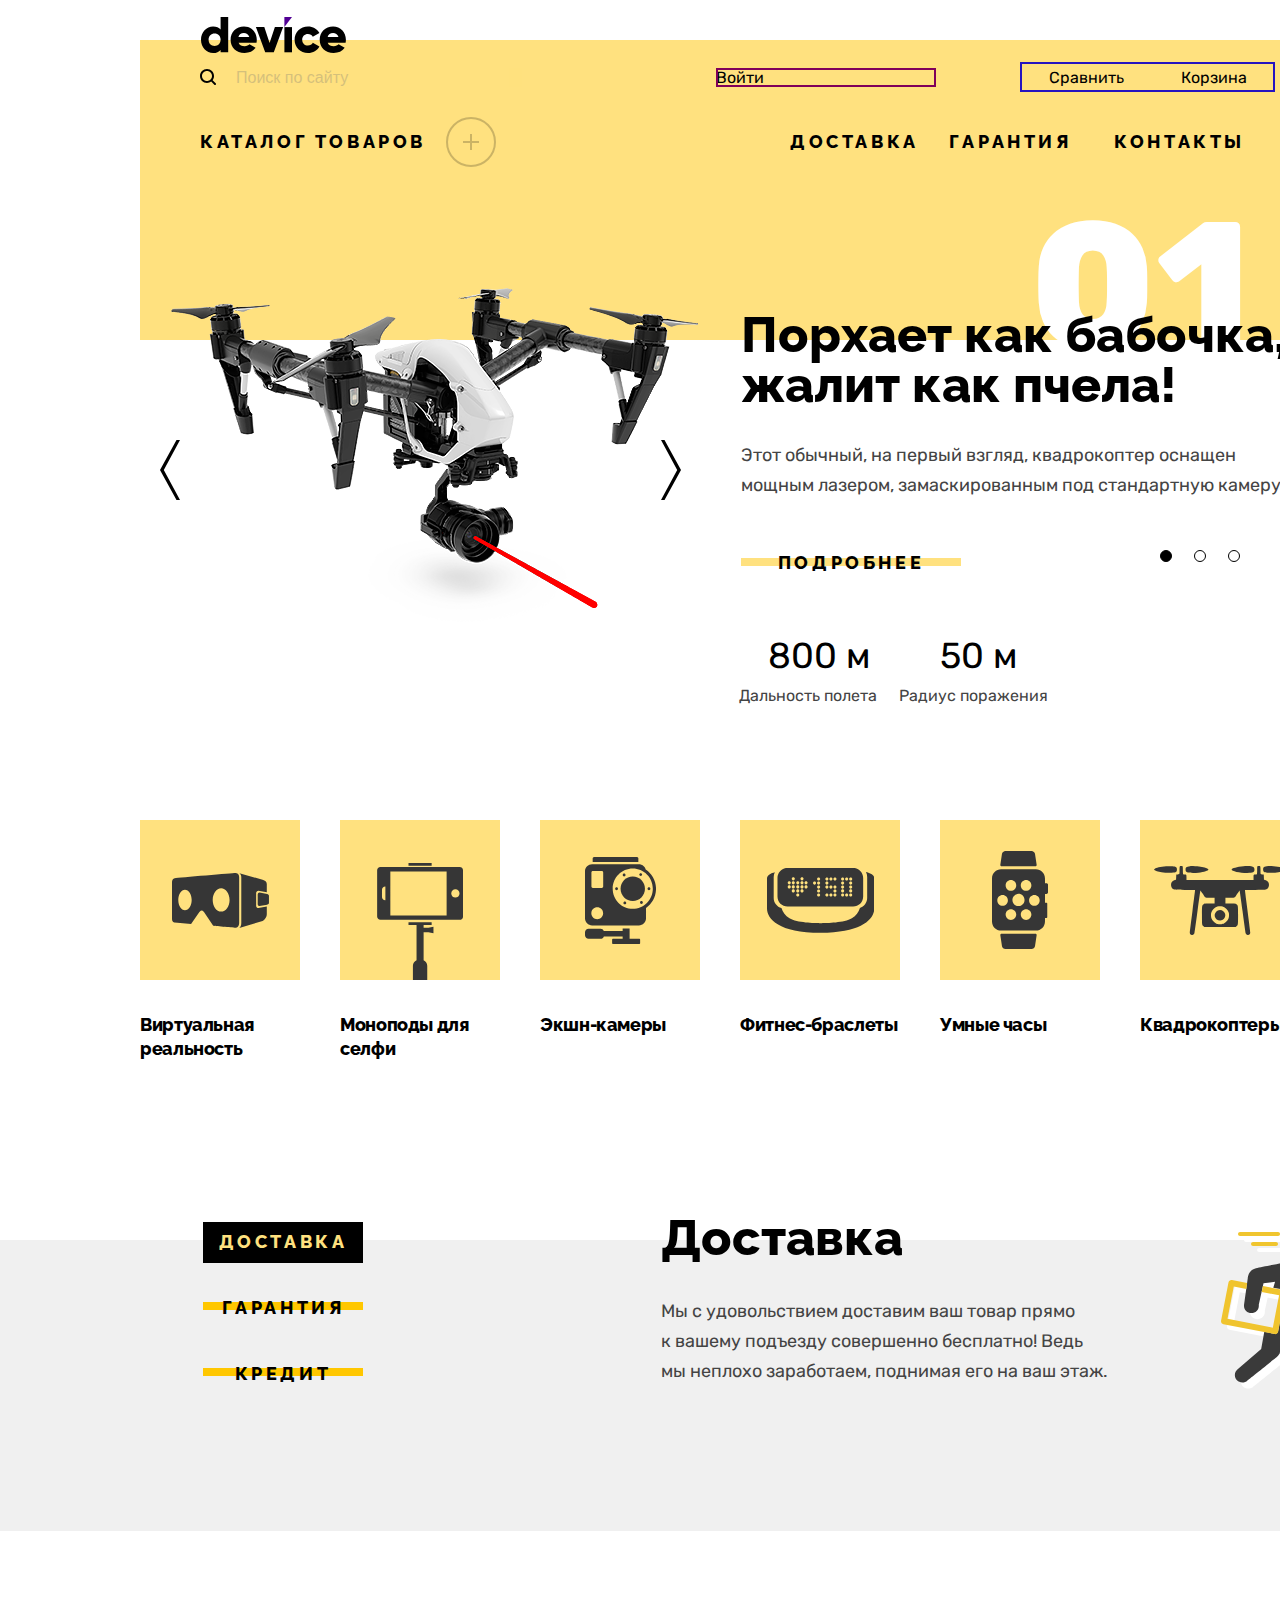
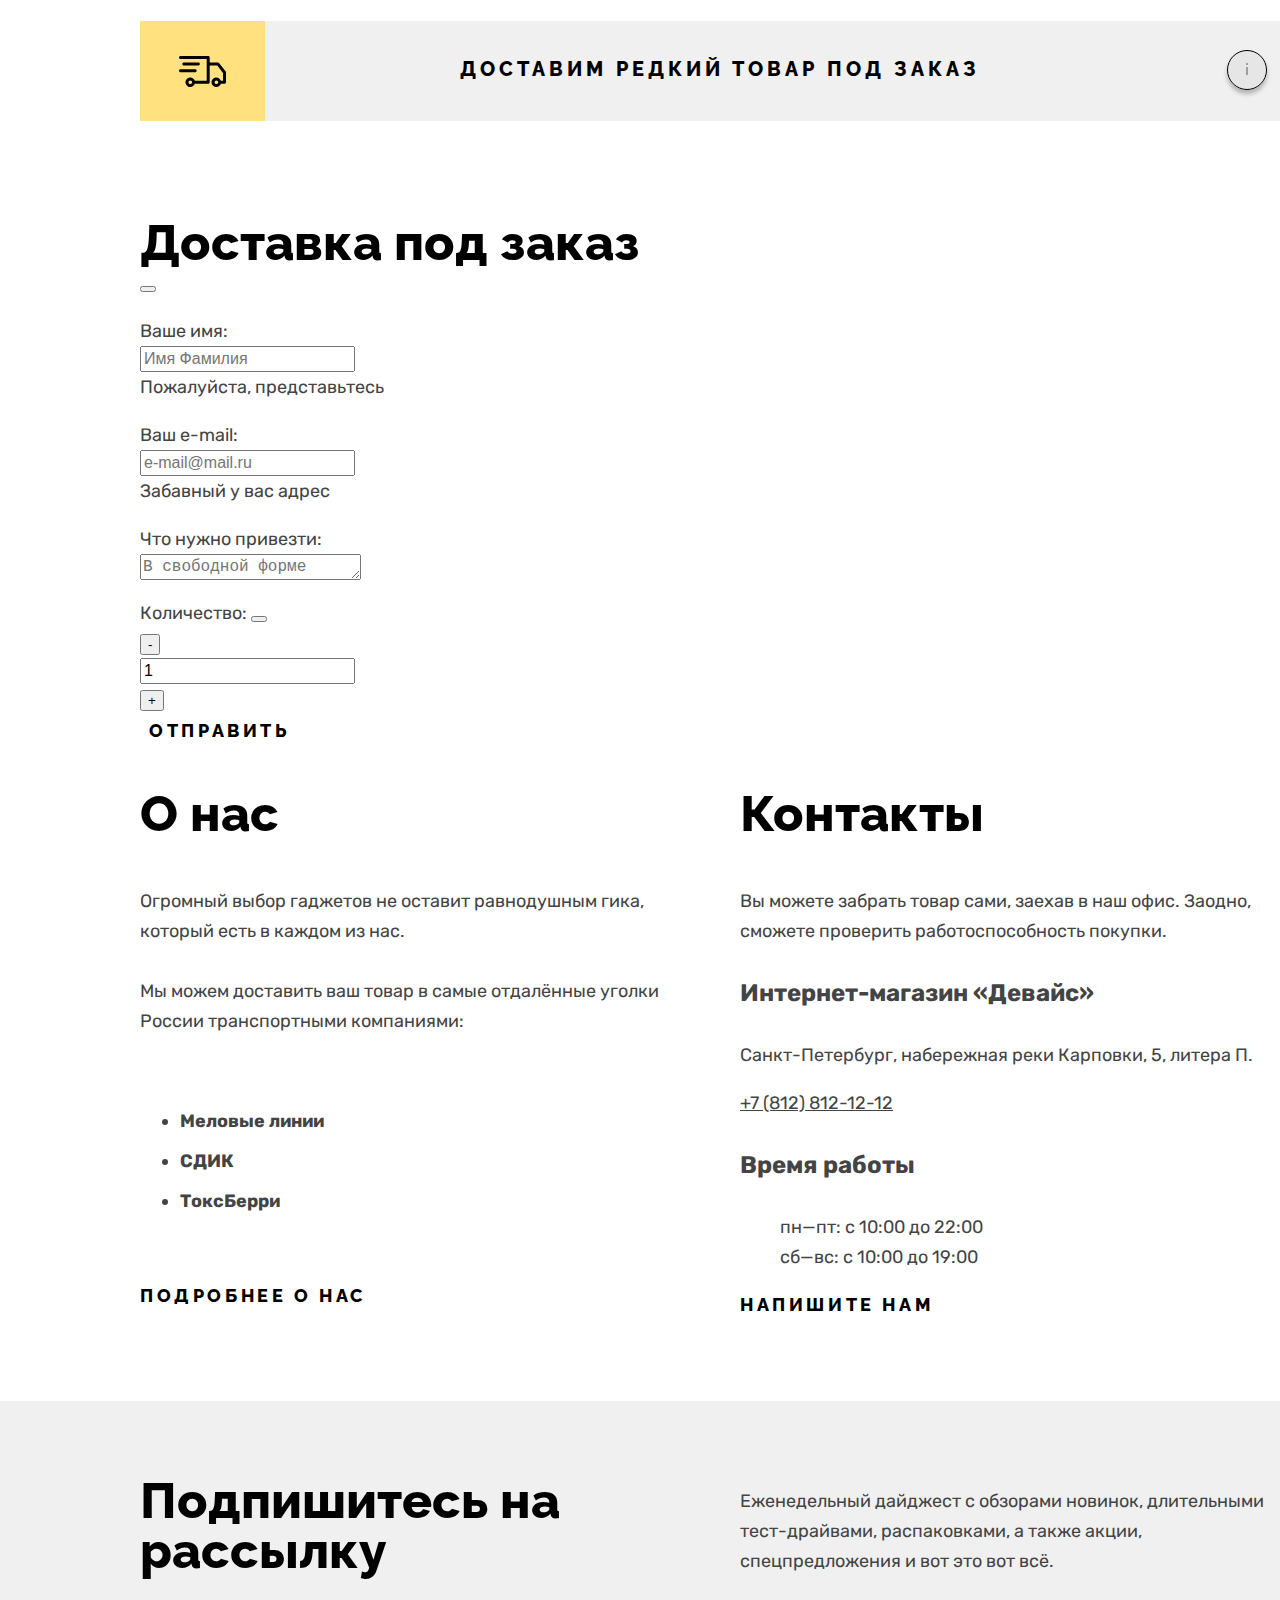
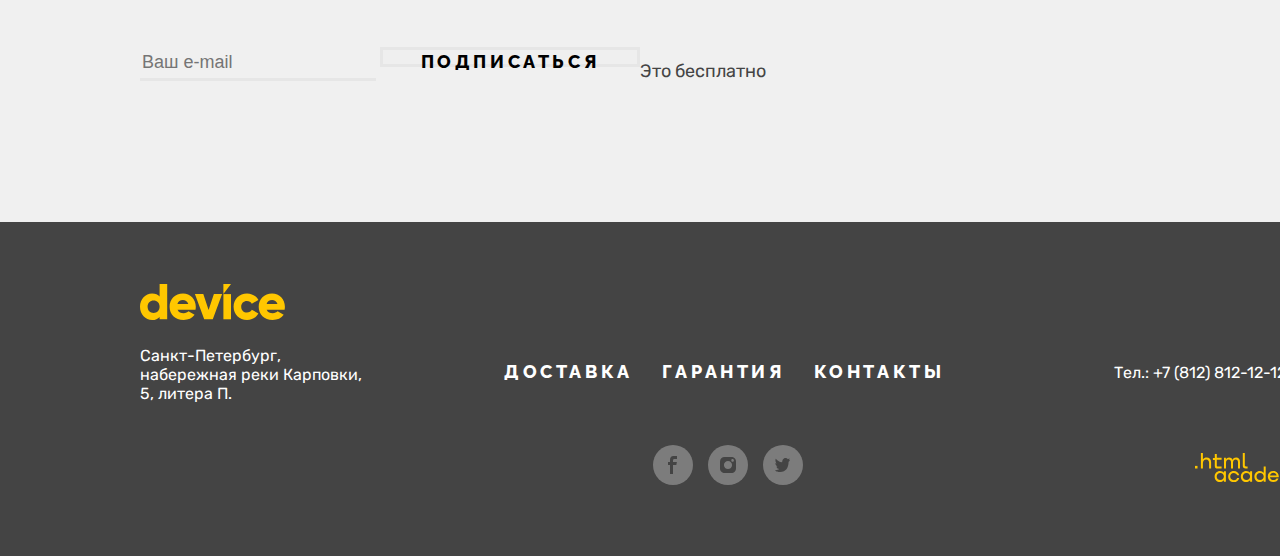
==== commit c8ca914b: "Постройте мелкие сетки на гридах для подходящих компонентов_ред.1" ====
--- a/index.html
+++ b/index.html
@@ -32,7 +32,9 @@
                   placeholder="Поиск по сайту"
                   type="search"
                 />
-                <button class="button-search" type="submit">Найти</button>
+                <button class="button-search hidden" type="submit">
+                  Найти
+                </button>
               </form>
               <a class="navigation-link-login navigation-link-user" href=""
                 >Войти</a
@@ -216,30 +218,29 @@
             </button>
           </div>
           <!-- Блок управляющих элементов для переключения слайдов -->
-          <div class="slider-pagination-container">
-            <ol class="slider-pagination">
-              <li class="slider-pagination-item">
-                <button
-                  class="
-                    slider-pagination-button slider-pagination-button-current
-                  "
-                  type="button"
-                >
-                  <span class="visually-hidden">1 слайд</span>
-                </button>
-              </li>
-              <li class="slider-pagination-item">
-                <button class="slider-pagination-button" type="button">
-                  <span class="visually-hidden">2 слайд</span>
-                </button>
-              </li>
-              <li class="slider-pagination-item">
-                <button class="slider-pagination-button" type="button">
-                  <span class="visually-hidden">3 слайд</span>
-                </button>
-              </li>
-            </ol>
-          </div>
+
+          <ol class="slider-pagination">
+            <li class="slider-pagination-item">
+              <button
+                class="
+                  slider-pagination-button slider-pagination-button-current
+                "
+                type="button"
+              >
+                <span class="visually-hidden">1 слайд</span>
+              </button>
+            </li>
+            <li class="slider-pagination-item">
+              <button class="slider-pagination-button" type="button">
+                <span class="visually-hidden">2 слайд</span>
+              </button>
+            </li>
+            <li class="slider-pagination-item">
+              <button class="slider-pagination-button" type="button">
+                <span class="visually-hidden">3 слайд</span>
+              </button>
+            </li>
+          </ol>
         </section>
         <!--Слайдер end-->
 
@@ -430,8 +431,8 @@
           action="https://echo.htmlacademy.ru/"
           method="post"
         >
-          <h3>Доставка под заказ</h3>
-          <button class="button-close">
+          <h3 class="send-form--title">Доставка под заказ</h3>
+          <button class="send-form--button-close">
             <span class="visually-hidden">закрыть</span>
           </button>
           <p class="send-form--name-surname">
@@ -496,7 +497,9 @@
             </div>
           </div>
           <!-- Кнопка для отправки формы -->
-          <button class="btn button" type="submit">Отправить</button>
+          <button class="btn send-form--button-send" type="submit">
+            Отправить
+          </button>
         </form>
         <!-- Форма обратной связи end-->
 
--- a/css/styles.css
+++ b/css/styles.css
@@ -148,10 +148,6 @@
 .main-logo-link {
   display: inline-block;
   margin-left: 61px;
-  /* position: relative;
-
-  top: -25px;
-  left: 60px; */
 }
 
 /* Главная навигация */
@@ -159,8 +155,6 @@
 .navigation {
   display: flex;
   flex-direction: column;
-
-  /* padding-top: 45px; */
 }
 
 .navigation-list {
@@ -169,12 +163,7 @@
   list-style-type: none;
 
   display: flex;
-  /* justify-content: baseline; */
-
   max-height: 50px;
-
-  /* outline: 2px solid rgb(28, 201, 28);
-  outline-offset: -2px; */
 }
 
 .main-menu {
@@ -247,9 +236,6 @@
 
   padding-left: 44px;
   padding-right: 25px;
-
-  /* outline: 3px solid green;
-  outline-offset: -3px; */
 }
 
 .navigation-user-list {
@@ -257,6 +243,7 @@
   margin-left: auto;
   justify-content: space-around;
   width: 255px;
+
   outline: 2px solid rgb(37, 20, 192);
   outline-offset: -2px;
 }
@@ -386,13 +373,11 @@
 /*Слайдер*/
 
 .slider {
+  position: relative;
   background-image: linear-gradient(180deg, #ffe17f 150px, #fff 150px);
   margin-bottom: 70px;
 
   max-height: 560px;
-
-  outline: 2px solid rgb(248, 54, 5);
-  outline-offset: -2px;
 }
 
 .slider-list {
@@ -415,13 +400,9 @@
   display: none;
 }
 
-.slider-pagination-container {
-  position: relative;
-}
-
 .slider-pagination {
   position: absolute;
-  top: -210px;
+  top: 350px;
   right: 60px;
 
   display: flex;
@@ -481,9 +462,15 @@
 
 .slider-part-item {
   position: relative;
+  padding-top: 120px;
 }
 
 .slider-part {
+  position: absolute;
+  top: 0;
+  right: 0px;
+  z-index: 1;
+
   font-weight: 800;
   font-size: 180px;
   line-height: 30px;
@@ -506,12 +493,12 @@
 }
 
 .slide-title {
-  position: absolute;
-  top: 120px;
+  position: relative;
+  z-index: 2;
 }
 
 .slider-description {
-  margin-top: 85px;
+  margin-top: 30px;
   margin-bottom: 38px;
 }
 
@@ -580,8 +567,9 @@
 
 /* Кнопки переключения галереи слайдера*/
 .slider-button--container {
-  position: relative;
-  height: 0px;
+  position: absolute;
+  top: 240px;
+  left: 10px;
 }
 
 .slider-button {
@@ -598,15 +586,16 @@
 }
 
 .slider-prev {
-  position: absolute;
+  /* position: absolute;
   top: -320px;
-  left: 8px;
+  left: 8px; */
+  margin-right: 457px;
 }
 
 .slider-next {
-  position: absolute;
+  /*  position: absolute;
   top: -320px;
-  left: 510px;
+  left: 510px; */
 
   transform: rotate(180deg);
 }
@@ -628,8 +617,6 @@
 /*Категории каталога*/
 .sections-categories {
   margin-bottom: 70px;
-  outline: 2px solid rgb(248, 54, 5);
-  outline-offset: -2px;
 }
 
 .sections-categories-list {
@@ -715,16 +702,8 @@
   background: linear-gradient(to top, #f0f0f0 75%, #ffffff 0%);
 }
 
-/* .page-container--services {
-  width: 1160px;
-  margin: 0 auto;
-  padding-left: 140px;
-  padding-right: 140px;
-} */
-
 .services-tabs {
   display: flex;
-  /* width: 1094px; */
   margin: 0;
   padding-top: 70px;
 }
@@ -735,10 +714,6 @@
 }
 
 .tab-content-delivery {
-  /*  background-image: url(../img/decor/services_delivery.svg);
-  background-repeat: no-repeat;
-  background-position: right; */
-  /* background-position-x: 500px; */
 }
 
 .tab-content-delivery::after {
@@ -784,11 +759,14 @@
   margin-top: 13px;
 }
 
+/*Сервисы-Кнопки Services buttons*/
+
 .services-tabs-buttons {
   display: flex;
   flex-direction: column;
   align-items: center;
 
+  width: 280px;
   margin-top: 9px;
   margin-left: 3px;
 }
@@ -836,6 +814,10 @@
 
 /* .modal-delivery-link {
   display: block;
+}
+
+.modal-delivery-link::before {
+  content: "";
 } */
 
 .modal-delivery-link--decor-car {
@@ -867,7 +849,8 @@
 }
 
 .modal-delivery-link:focus {
-  border: 5px solid #af4fff;
+  /* border: 5px solid #af4fff; */
+  outline: 5px solid #af4fff;
 }
 
 .modal-delivery-link--decor-info:focus {
@@ -923,9 +906,55 @@
 }
 
 /*Доставка под заказ (модальное окно)*/
-.send-form {
-  display: none;
+/* .send-form {
+  display: grid;
+
+  margin: 0;
+
+  grid-template-columns: 360px 40px 160px 40px 160px;
+  grid-template-rows: 60px 182px 114px 120px;
+
+  padding-left: 80px;
+  padding-right: 80px;
+
   background-color: #ffffff;
+}
+
+/*Новое 15-11-2021
+
+.send-form--title {
+  grid-column: 1/5;
+  grid-row: 1/2;
+}
+
+.send-form--button-close {
+  grid-column: 5/6;
+  grid-row: 1/2;
+}
+
+p .send-form--name-surname {
+  grid-column: 1/3;
+  grid-row: 2/3;
+}
+
+.send-form--email {
+  grid-column: 3/6;
+  grid-row: 2/3;
+}
+
+.send-form--product {
+  grid-column: 1/5;
+  grid-row: 3/4;
+}
+
+.send-form--number {
+  grid-column: 5/6;
+  grid-row: 3/4;
+}
+
+.send-form--button-send {
+  grid-column: 1/-1;
+  grid-row: 4/5;
 }
 
 .send-form label {
@@ -937,7 +966,7 @@
 
   color: #000000;
 }
-
+ */
 /*
 .send-form-input::placeholder {
   font-family: "Rubik", "Arial", sans-serif;
@@ -973,18 +1002,12 @@
 
   padding-top: 45px;
   margin-bottom: 50px;
-
-  outline: 5px solid red;
-  outline-offset: -5px;
 }
 
 .about-company,
 .сontacts {
   width: 560px;
   min-height: 562px;
-
-  outline: 2px solid rgb(11, 236, 60);
-  outline-offset: -2px;
 }
 
 .about-company-сontacts--title {
@@ -1052,9 +1075,6 @@
 .mailing {
   background: #f0f0f0;
   min-height: 421px;
-
-  outline: 2px solid rgb(248, 54, 5);
-  outline-offset: -2px;
 }
 
 .page-container--mailing {
@@ -1292,14 +1312,14 @@
 }
 
 .footer-social--link {
-  display: block;
+  display: flex;
   position: relative;
+
   width: 40px;
   height: 40px;
 
   border-radius: 100%;
   background-color: #ffffff4d;
-  /* padding: auto; */
 }
 
 .footer-social--link:hover {
@@ -1324,11 +1344,6 @@
 }
 
 .footer-social--icon {
-  position: absolute;
-  top: 0;
-  right: 0;
-  bottom: 0;
-  left: 0;
   margin: auto;
 }
 
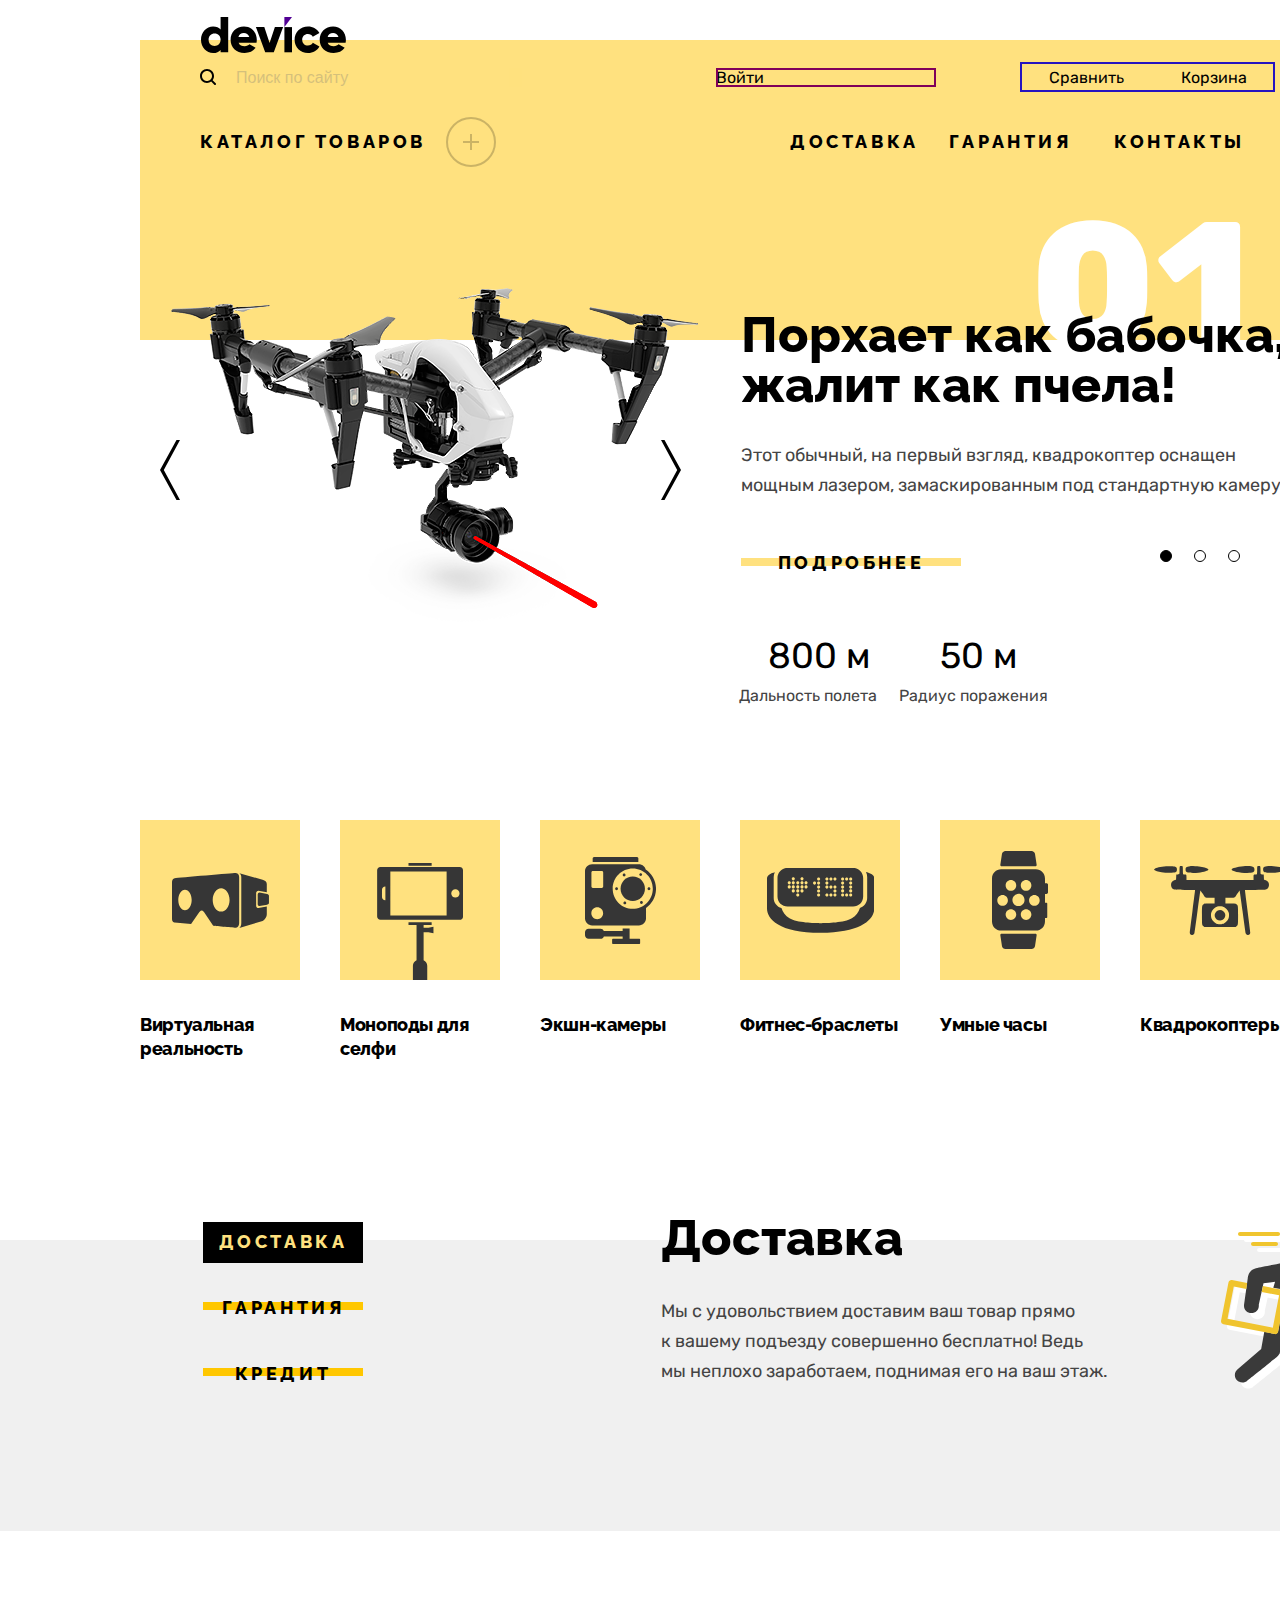
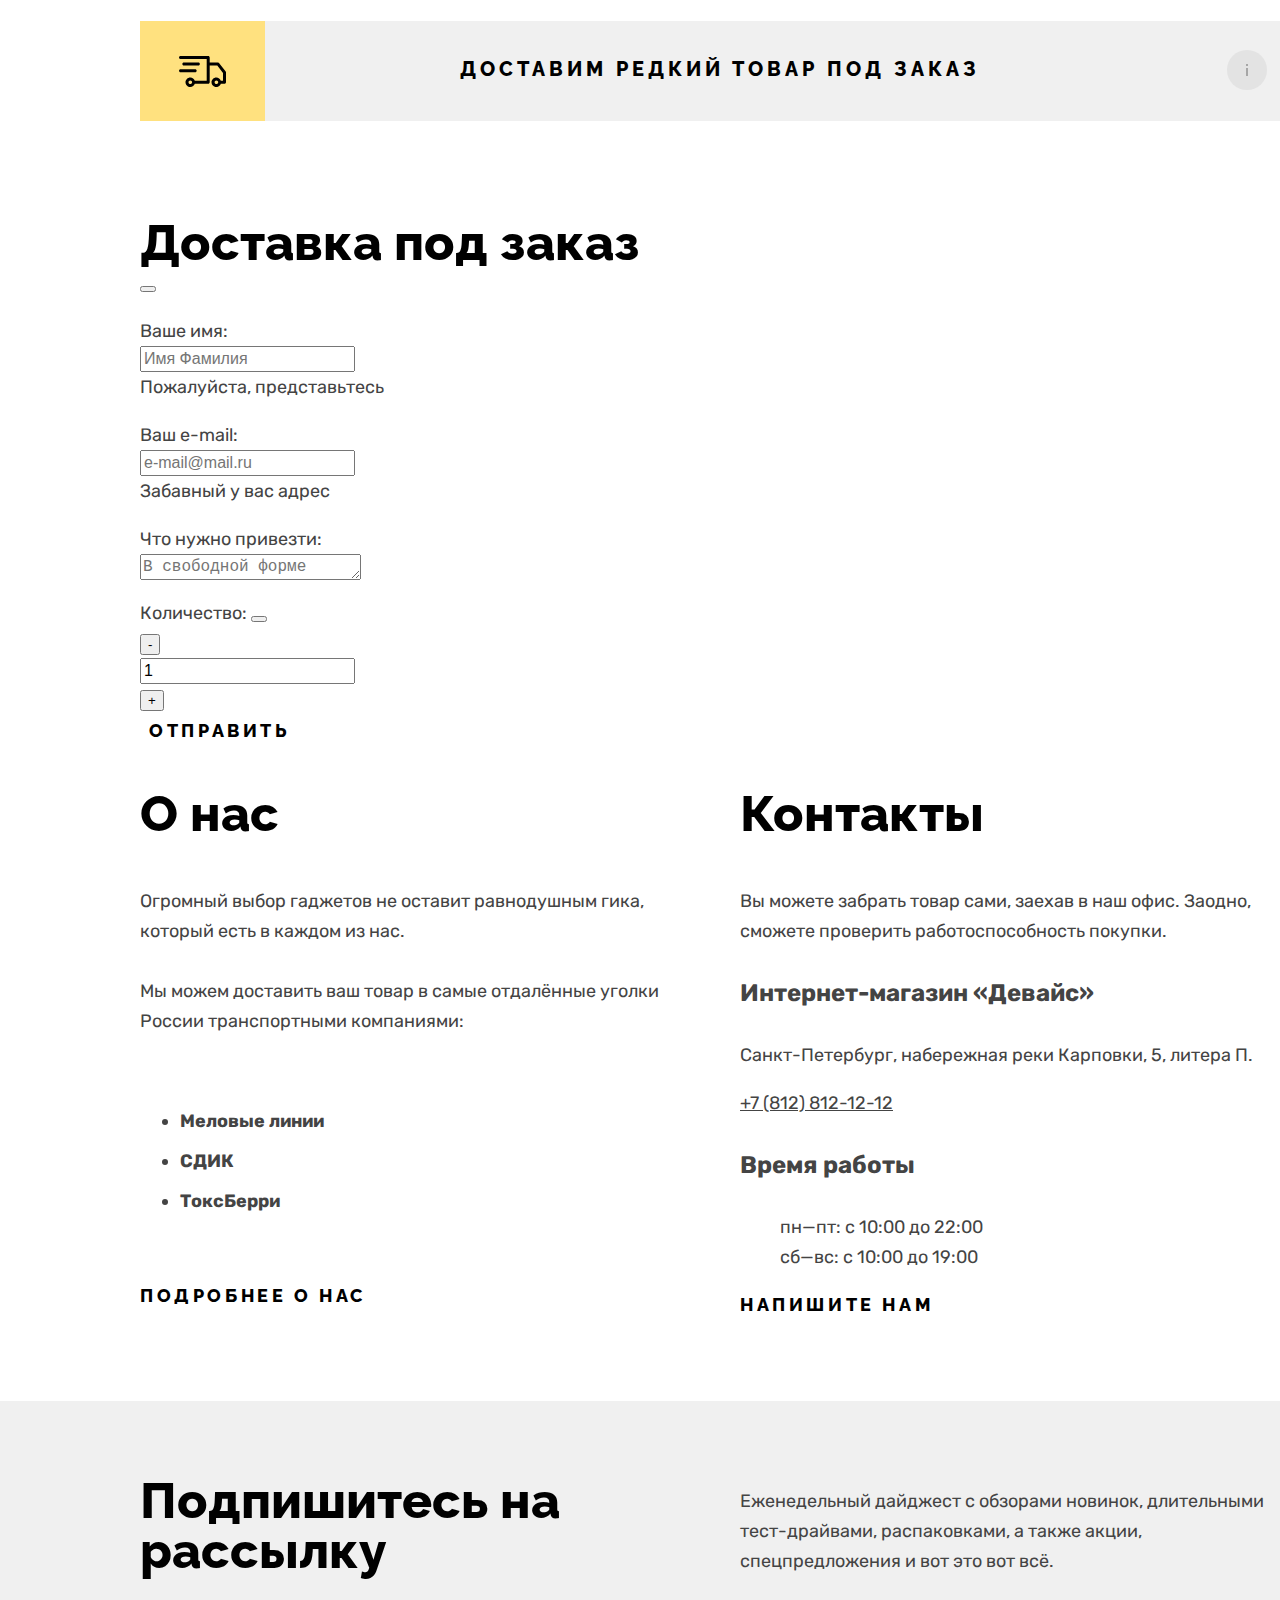
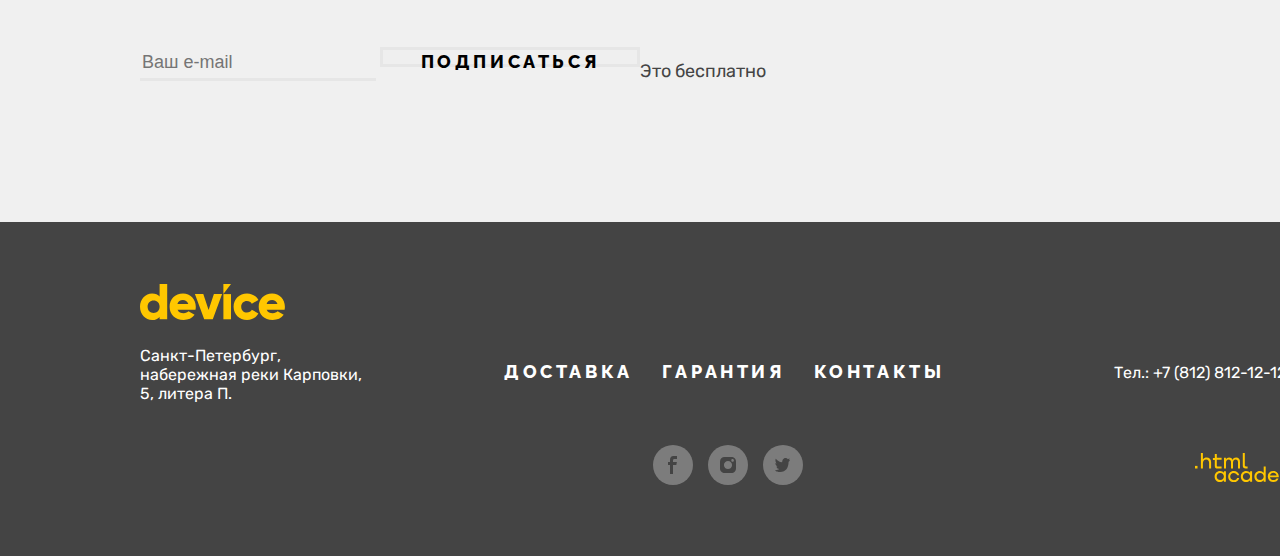
==== commit 20f5e12d: "Постройте мелкие сетки на гридах для подходящих компонентов_ред.2" ====
--- a/index.html
+++ b/index.html
@@ -384,43 +384,6 @@
         <section class="modal-delivery">
           <a class="modal-delivery-link" href="#"
             >Доставим редкий товар под заказ
-            <span class="modal-delivery-link--decor-car">
-              <svg
-                width="47"
-                height="31"
-                viewBox="0 0 47 31"
-                fill="none"
-                xmlns="http://www.w3.org/2000/svg"
-              >
-                <path
-                  d="M46.7 15.4L40.2 7.2C39.9 6.8 39.5 6.6 39 6.6H30.7V1.5C30.7 0.7 30 0 29.2 0H1.5C0.7 0 0 0.7 0 1.5C0 2.3 0.7 3 1.5 3H27.7V8.1V24.7H15.8C15.2 22.8 13.4 21.4 11.3 21.4C8.7 21.4 6.5 23.6 6.5 26.2C6.5 28.8 8.7 31 11.3 31C13.4 31 15.2 29.6 15.8 27.7H29.2C30 27.7 30.7 27 30.7 26.2V9.6H38.3L44 16.9V24.8H41.8C41.2 22.9 39.4 21.5 37.3 21.5C34.7 21.5 32.5 23.7 32.5 26.3C32.5 28.9 34.6 31.1 37.3 31.1C39.4 31.1 41.2 29.7 41.8 27.8H45.5C46.3 27.8 47 27.1 47 26.3V16.4C47 16 46.9 15.7 46.7 15.4ZM11.3 28C10.3 28 9.5 27.2 9.5 26.2C9.5 25.2 10.3 24.4 11.3 24.4C12.3 24.4 13.1 25.2 13.1 26.2C13.1 27.2 12.2 28 11.3 28ZM37.4 28C36.4 28 35.6 27.2 35.6 26.2C35.6 25.2 36.4 24.4 37.4 24.4C38.4 24.4 39.2 25.2 39.2 26.2C39.2 27.2 38.3 28 37.4 28Z"
-                  fill="black"
-                />
-                <path
-                  d="M19.4 9.59998C20.2 9.59998 20.9 8.89998 20.9 8.09998C20.9 7.29998 20.2 6.59998 19.4 6.59998H4.8C4 6.59998 3.3 7.29998 3.3 8.09998C3.3 8.89998 4 9.59998 4.8 9.59998H19.4Z"
-                  fill="black"
-                />
-                <path
-                  d="M17.7 14.7C17.7 13.9 17 13.2 16.2 13.2H1.5C0.7 13.2 0 13.9 0 14.7C0 15.5 0.7 16.2 1.5 16.2H16.2C17 16.2 17.7 15.5 17.7 14.7Z"
-                  fill="black"
-                />
-              </svg>
-            </span>
-            <span class="modal-delivery-link--decor-info">
-              <svg
-                class="modal-delivery-link--decor-info-svg"
-                width="2"
-                height="12"
-                viewBox="0 0 2 12"
-                fill="none"
-                xmlns="http://www.w3.org/2000/svg"
-              >
-                <g opacity="0.3">
-                  <path d="M2 0H0V2H2V0Z" fill="black" />
-                  <path d="M2 4H0V12H2V4Z" fill="black" />
-                </g>
-              </svg>
-            </span>
           </a>
         </section>
         <!--Доставка под заказ end-->
--- a/css/styles.css
+++ b/css/styles.css
@@ -812,78 +812,6 @@
   margin-bottom: 97px;
 }
 
-/* .modal-delivery-link {
-  display: block;
-}
-
-.modal-delivery-link::before {
-  content: "";
-} */
-
-.modal-delivery-link--decor-car {
-  position: absolute;
-  top: 0px;
-
-  display: block;
-  width: 125px;
-  height: 65px;
-
-  padding-top: 35px;
-
-  background-color: #ffe17f;
-  /*  background-image: url(../img/decor/delivery.svg);
-  background-repeat: no-repeat;
-  background-position: center; */
-}
-
-.modal-delivery-link--decor-car:hover {
-  background-color: #ffc700;
-}
-
-.modal-delivery-link--decor-car:active {
-  background-color: #ffc700;
-}
-
-.modal-delivery-link--decor-car:active path {
-  fill-opacity: 0.3;
-}
-
-.modal-delivery-link:focus {
-  /* border: 5px solid #af4fff; */
-  outline: 5px solid #af4fff;
-}
-
-.modal-delivery-link--decor-info:focus {
-  background: rgba(220, 220, 220, 0.5);
-  border: none;
-}
-
-.modal-delivery-link--decor-info {
-  position: absolute;
-  display: block;
-  top: 0;
-
-  width: 40px;
-  height: 40px;
-
-  margin: 0;
-  margin-top: 29px;
-  margin-bottom: 31px;
-  margin-left: 1087px;
-
-  padding-top: 6px;
-  /* padding-bottom: 14px; */
-
-  background: rgba(220, 220, 220, 0.5);
-  border: 1px solid #000000;
-  box-sizing: border-box;
-  box-shadow: 0px 4px 4px rgba(0, 0, 0, 0.25);
-  border-radius: 50%;
-}
-
-.modal-delivery-link--decor-info-svg {
-}
-
 .modal-delivery-link {
   display: block;
   font-family: "Raleway", "Arial", sans-serif;
@@ -903,6 +831,87 @@
   background-color: #f0f0f0;
 
   min-height: 63px;
+}
+
+.modal-delivery-link::before {
+  position: absolute;
+  top: 0;
+  left: 0;
+
+  content: "";
+  width: 125px;
+  height: 100px;
+  background-color: #ffe17f;
+  background-image: url(../img/decor/delivery.svg);
+  background-repeat: no-repeat;
+  background-position: center;
+}
+
+.modal-delivery-link::after {
+  content: "";
+  position: absolute;
+  display: block;
+  top: 0;
+
+  width: 40px;
+  height: 40px;
+
+  margin: 0;
+  margin-top: 29px;
+  margin-bottom: 31px;
+  margin-left: 1087px;
+
+  padding-top: 6px;
+
+  background: #c7c7c7;
+  background-image: url(../img/decor/delivery--info.svg);
+  background-repeat: no-repeat;
+  background-position: center;
+  border: none;
+  box-sizing: border-box;
+  border-radius: 50%;
+  opacity: 0.3;
+}
+.modal-delivery-link:hover {
+  background: #ebebeb;
+}
+
+.modal-delivery-link:hover::before {
+  background-color: #ffc700;
+}
+
+.modal-delivery-link:hover::after {
+  background: #dcdcdc;
+  opacity: 1;
+  background-image: url(../img/decor/delivery--info.svg);
+  background-repeat: no-repeat;
+  background-position: center;
+}
+
+.modal-delivery-link:focus {
+  outline: 5px solid #af4fff;
+}
+
+.modal-delivery-link:active {
+  background: #ebebeb;
+}
+
+.modal-delivery-link:active::before {
+  background-image: url(../img/decor/delivery--active.svg);
+  background-repeat: no-repeat;
+  background-position: center;
+  color: #a5a5a5;
+}
+
+.modal-delivery-link:active::before {
+}
+
+.modal-delivery-link:active::after {
+  background: #c7c7c7;
+  background-image: url(../img/decor/delivery--info.svg);
+  background-repeat: no-repeat;
+  background-position: center;
+  opacity: 0.3;
 }
 
 /*Доставка под заказ (модальное окно)*/
@@ -1238,7 +1247,7 @@
 
 .footer-nav-link:active {
   color: #ffc700;
-  padding-bottom: 8px;
+
   padding-left: 0;
   padding-right: 0;
   margin-left: 20px;
@@ -1249,10 +1258,26 @@
   opacity: 0.3;
 }
 
-.footer-nav-link:focus {
+/* .footer-nav-link:focus {
   border: 2px solid #af4fff;
   box-sizing: border-box;
   border-radius: 25px;
+
+  padding-top: 12px;
+  padding-bottom: 13px;
+  padding-left: 18px;
+  padding-right: 18px;
+} */
+
+.footer-nav-link:focus-visible {
+  border: 2px solid #af4fff;
+  box-sizing: border-box;
+  border-radius: 25px;
+
+  padding-top: 12px;
+  padding-bottom: 13px;
+  padding-left: 18px;
+  padding-right: 18px;
 }
 
 .footer-phone {
@@ -1326,21 +1351,22 @@
   background-color: #ffc700;
 }
 
-.footer-social--link:active path {
-  fill: #464646;
-}
-
 .footer-social--link:active {
   background-color: #ffc700;
 }
 
-.footer-social--link:focus path {
+.footer-social--link:active path {
+  fill: #c7a014;
+}
+
+.footer-social--link:focus-visible path {
   fill: #ffffff;
 }
 
-.footer-social--link:focus {
+.footer-social--link:focus-visible {
   background-color: #000000;
   border: 5px solid #af4fff;
+  box-sizing: border-box;
 }
 
 .footer-social--icon {
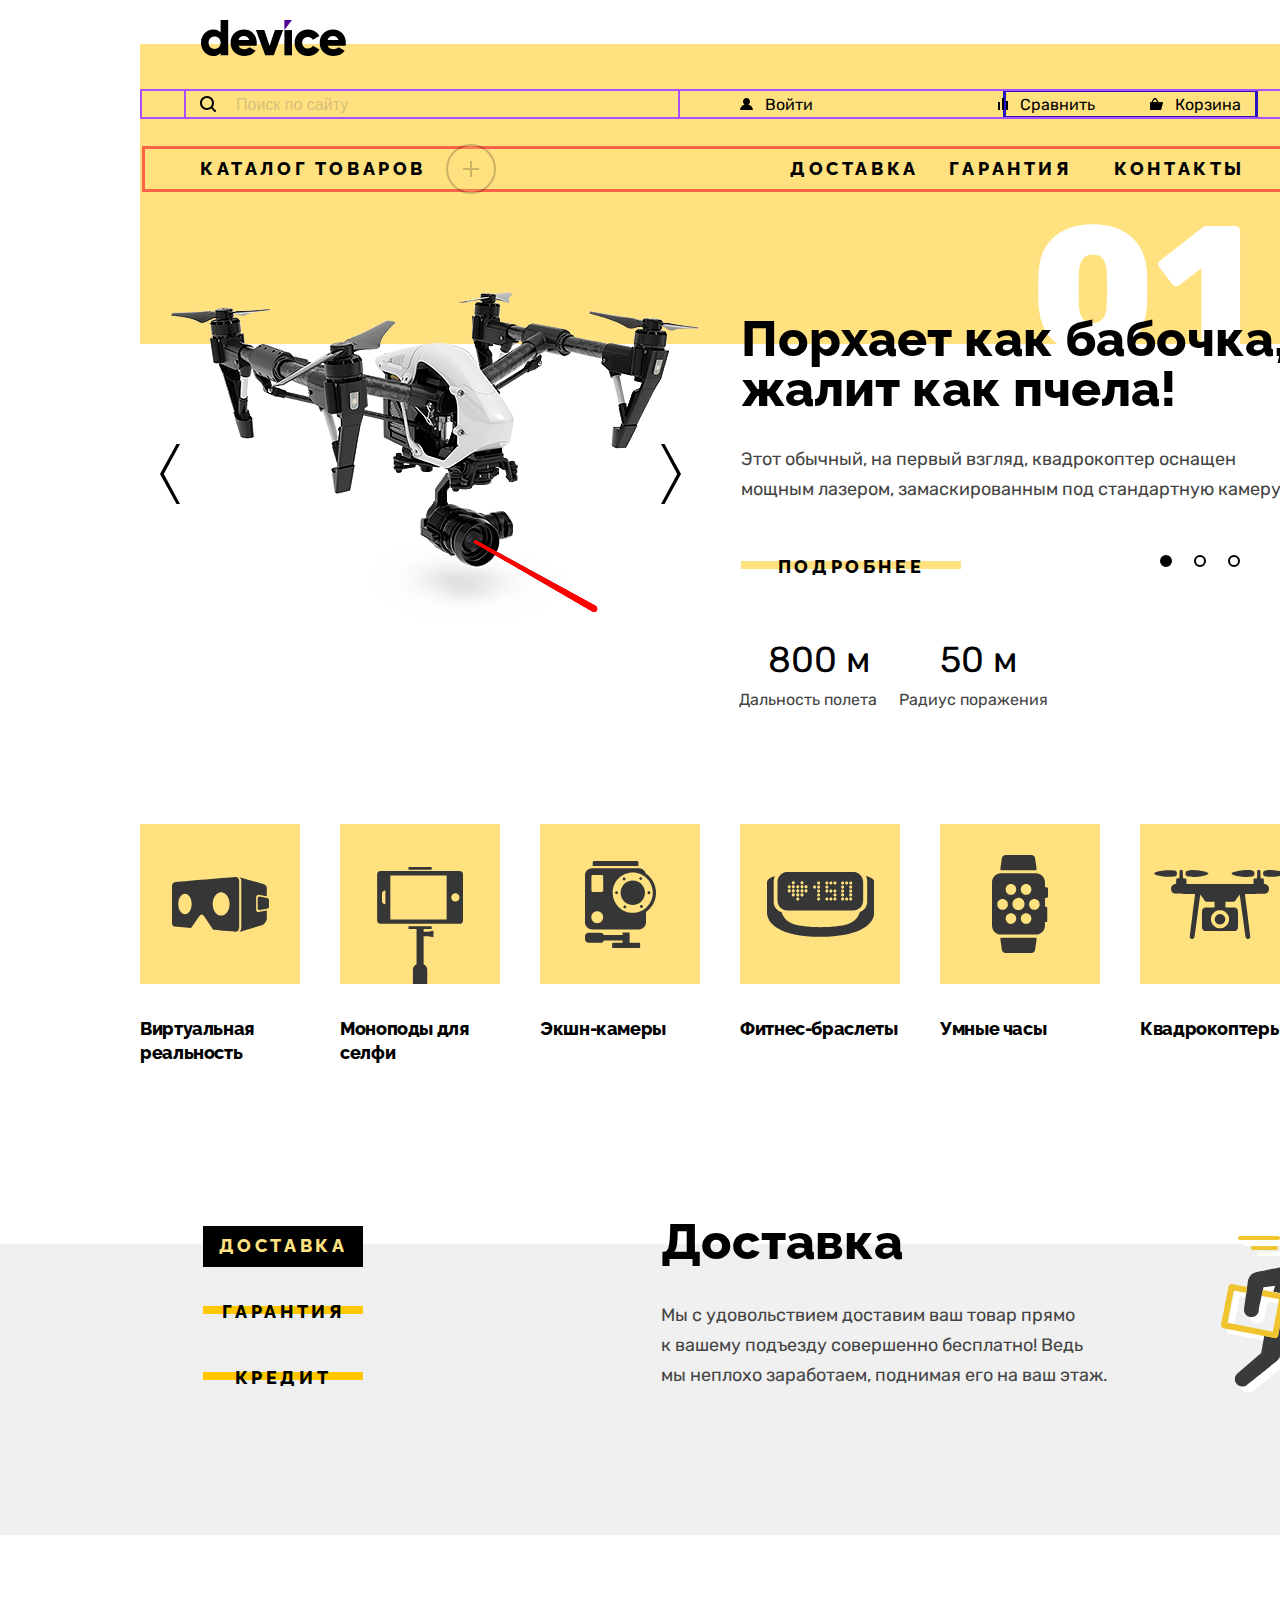
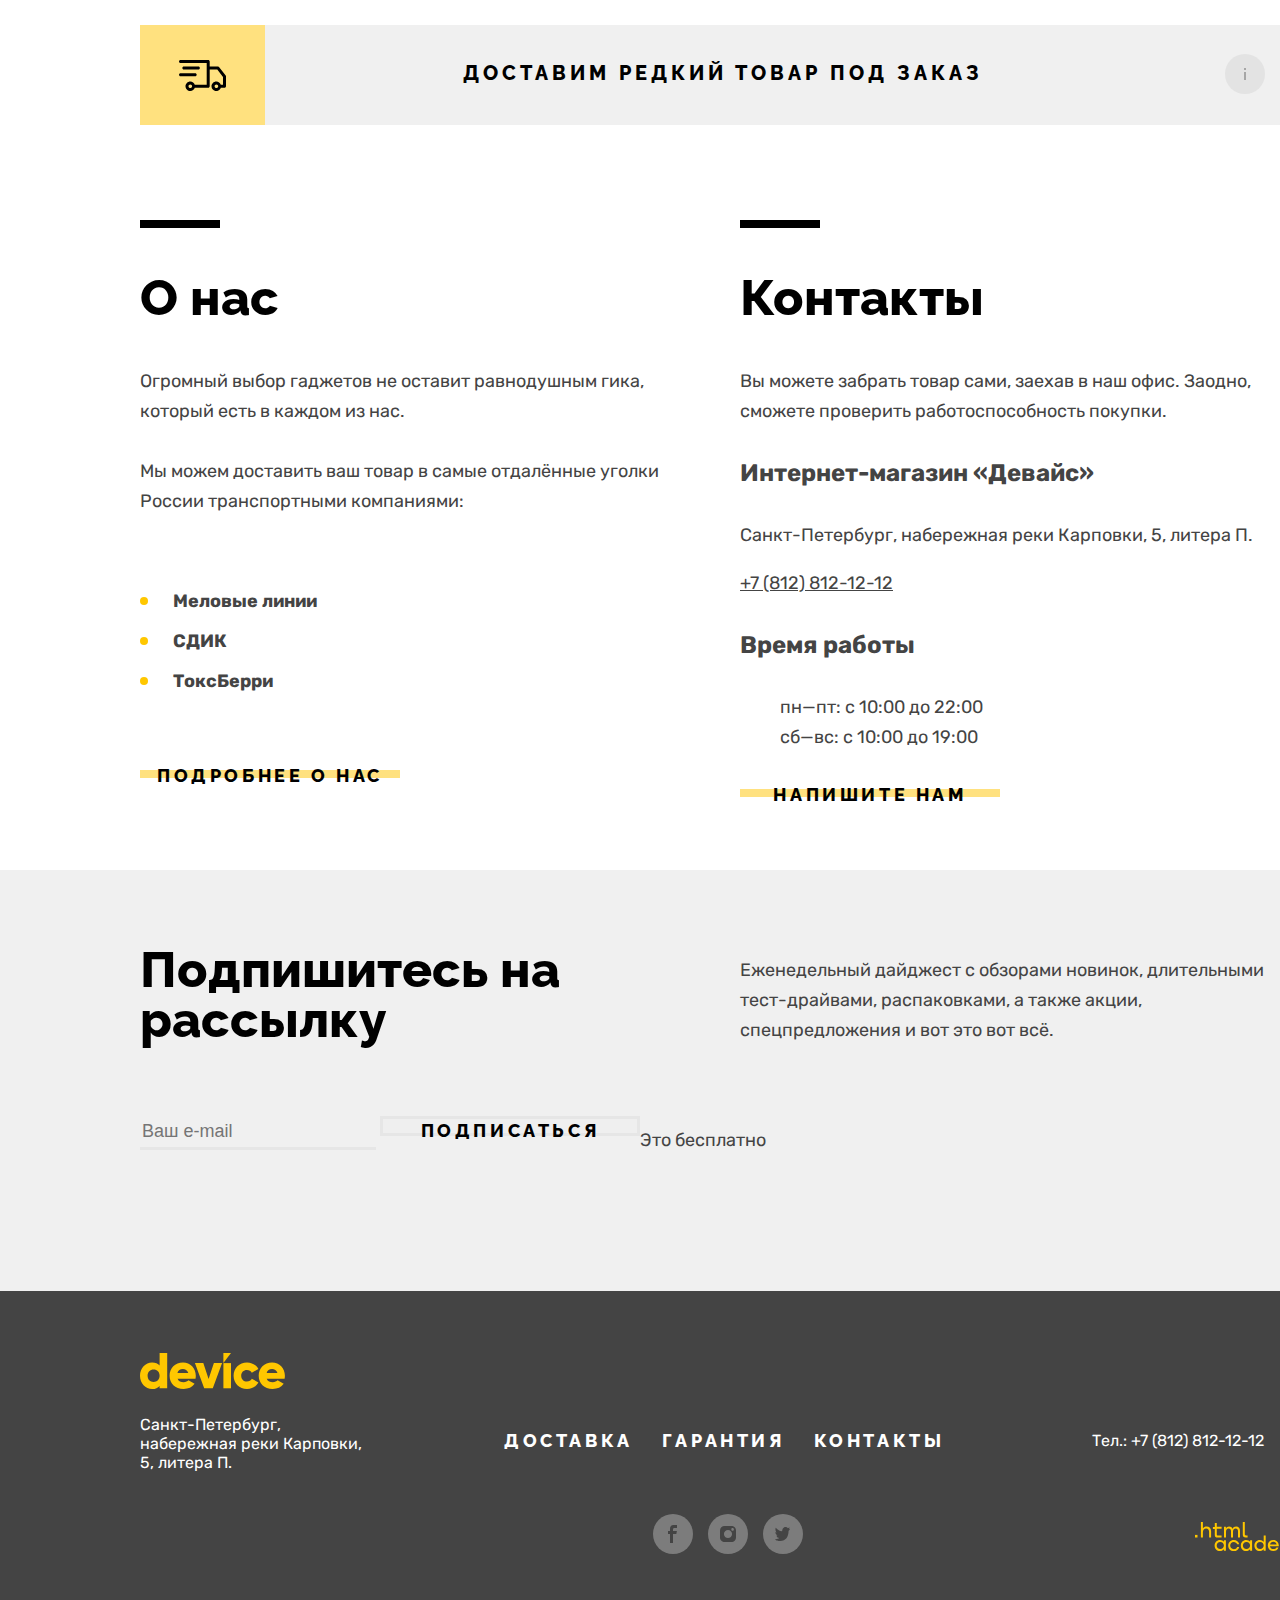
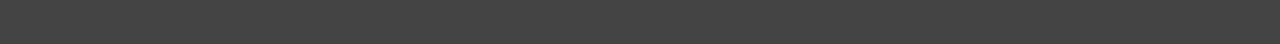
==== commit ad9db4b8: "Постройте мелкие сетки на гридах для подходящих компонентов_ред.3" ====
--- a/index.html
+++ b/index.html
@@ -11,14 +11,16 @@
       <div class="page-container">
         <div class="header-container">
           <h1 class="visually-hidden">Интернет магазин «device»</h1>
-          <a class="main-logo-link" href="index.html"
-            ><img
-              class="main-logo-img"
-              src="img/decor/main-logo.svg"
-              alt="Логотип device"
-              width="145"
-              height="36"
-          /></a>
+          <div class="main-logo-link-container">
+            <a class="main-logo-link" href="index.html"
+              ><img
+                class="main-logo-img"
+                src="img/decor/main-logo.svg"
+                alt="Логотип device"
+                width="145"
+                height="36"
+            /></a>
+          </div>
           <nav class="navigation">
             <!--Пользовательское меню begin-->
             <div class="navigation-user">
@@ -36,9 +38,11 @@
                   Найти
                 </button>
               </form>
-              <a class="navigation-link-login navigation-link-user" href=""
-                >Войти</a
-              >
+              <div class="navigation-link-login-container">
+                <a class="navigation-link-login navigation-link-user" href=""
+                  >Войти</a
+                >
+              </div>
               <ul class="navigation-list navigation-user-list">
                 <li class="navigation-item-user">
                   <a class="navigation-link-user" href="">Сравнить</a>
@@ -390,7 +394,7 @@
 
         <!-- Форма обратной связи begin-->
         <form
-          class="send-form"
+          class="send-form hidden"
           action="https://echo.htmlacademy.ru/"
           method="post"
         >
@@ -483,7 +487,7 @@
               <li class="about-company--delivery-item">СДИК</li>
               <li class="about-company--delivery-item">ТоксБерри</li>
             </ul>
-            <a class="about-company--link link-for-page" href=""
+            <a class="about-company--link link-for-page btn-page-link" href=""
               >Подробнее о нас</a
             >
           </div>
@@ -512,7 +516,9 @@
               <li class="contacts-schedule-item">пн—пт: с 10:00 до 22:00</li>
               <li class="contacts-schedule-item">сб—вс: с 10:00 до 19:00</li>
             </ul>
-            <a class="contacts--link link-for-page" href="">Напишите нам</a>
+            <a class="contacts--link link-for-page btn-page-link" href=""
+              >Напишите нам</a
+            >
           </div>
         </section>
         <!--О компании end-->
--- a/css/styles.css
+++ b/css/styles.css
@@ -71,24 +71,6 @@
   color: #000000;
 
   margin: 0;
-}
-
-.main-header {
-  min-height: 173px;
-  color: #000000;
-}
-
-/*Сделал отдельный контейнер потому как нужно установить фон для header*/
-
-.header-container {
-  background-image: linear-gradient(0deg, #ffe17f 150px, #fff 150px);
-
-  min-height: 173px;
-}
-
-.header-container--catalog-page {
-  background-image: linear-gradient(0deg, #ffe17f 186px, #fff 186px);
-  min-height: 209px;
 }
 
 .main-container {
@@ -109,11 +91,6 @@
   color: #000000;
   border: none;
 
-  /*background-image: url(/img/decor/services-tabs-buttons_rest.svg);*/
-  background-repeat: no-repeat;
-  background-position: 50%;
-  background-color: inherit;
-
   width: 160px;
 }
 
@@ -138,23 +115,97 @@
   letter-spacing: 0.2em;
   text-transform: uppercase;
   color: #000000;
-  /*background-image: url(/img/decor/link-for-page.svg);*/
-  background-repeat: no-repeat;
-  background-position: 50%;
 
   text-decoration: none;
 }
+
+.btn-page-link {
+  display: block;
+  width: 260px;
+  height: 20px;
+
+  padding-top: 14px;
+  padding-bottom: 16px;
+  border: none;
+
+  background-image: linear-gradient(
+    180deg,
+    #fff 19px,
+    #ffe17f 19px,
+    #ffe17f 27px,
+    #fff 27px
+  );
+}
+
+.btn-page-link:hover {
+  background: #ffe17f;
+}
+
+.btn-page-link:focus {
+  background-image: linear-gradient(
+    180deg,
+    #fff 19px,
+    #af4fff 19px,
+    #af4fff 27px,
+    #fff 27px
+  );
+}
+
+.btn-page-link:focus-visible {
+  outline: none;
+}
+
+.btn-page-link:active {
+  color: #0000004d;
+  background: #ffe17f;
+}
+
 /*header*/
+.main-header {
+  min-height: 173px;
+  color: #000000;
+}
+
+/*Сделал отдельный контейнер потому как нужно установить фон для header*/
+
+.header-container {
+  display: flex;
+  flex-direction: column;
+  background-image: linear-gradient(0deg, #ffe17f 150px, #fff 150px);
+
+  min-height: 173px;
+}
+
+.header-container--catalog-page {
+  background-image: linear-gradient(0deg, #ffe17f 186px, #fff 186px);
+  min-height: 209px;
+}
+
+.main-logo-link-container {
+  margin-bottom: 72px;
+  outline: 2px solid #af4fff;
+  outline-offset: -2px;
+}
+
 .main-logo-link {
+  position: absolute;
+  top: 20px;
   display: inline-block;
   margin-left: 61px;
 }
+
+/* .main-logo-link::before {
+  display: block;
+  content: "";
+  margin-bottom: 20px;
+} */
 
 /* Главная навигация */
 /*Основное меню*/
 .navigation {
   display: flex;
   flex-direction: column;
+  /* margin-top: 36px; */
 }
 
 .navigation-list {
@@ -164,6 +215,9 @@
 
   display: flex;
   max-height: 50px;
+
+  outline: 3px solid tomato;
+  outline-offset: -5px;
 }
 
 .main-menu {
@@ -236,27 +290,101 @@
 
   padding-left: 44px;
   padding-right: 25px;
+
+  outline: 2px solid #af4fff;
+  outline-offset: -2px;
 }
 
 .navigation-user-list {
   display: flex;
   margin-left: auto;
+  margin-right: 17px;
   justify-content: space-around;
   width: 255px;
 
-  outline: 2px solid rgb(37, 20, 192);
-  outline-offset: -2px;
-}
+  outline: 3px solid rgb(37, 20, 192);
+  outline-offset: -3px;
+}
+
+.navigation-item-user:first-child {
+  margin-right: 45px;
+}
+
+/*********************************************/
+.navigation-item-user {
+  position: relative;
+}
+
+.navigation-item-user:hover {
+  opacity: 0.6;
+}
+
+.navigation-item-user:focus {
+  border: 2px solid #af4fff;
+  box-sizing: border-box;
+  border-radius: 20px;
+
+  padding-top: 10px;
+  padding-bottom: 10px;
+}
+
+.navigation-item-user:focus-visible {
+  outline: none;
+}
+
+.navigation-item-user:active {
+  border: none;
+  border-radius: 0;
+  opacity: 0.3;
+}
+
+.navigation-link-login {
+  width: 220px;
+  align-self: center;
+}
+
+.navigation-item-user:first-child::before {
+  position: absolute;
+  top: 9px;
+  left: -25px;
+
+  width: 13px;
+  height: 12px;
+
+  content: "";
+  background-image: url(../img/decor/main-menu_compare.svg);
+  background-repeat: no-repeat;
+  background-position: right;
+}
+
+.navigation-item-user:last-child::before {
+  position: absolute;
+  top: 9px;
+  left: -25px;
+
+  width: 13px;
+  height: 12px;
+
+  content: "";
+  background-image: url(../img/decor/main-menu_basket.svg);
+  background-repeat: no-repeat;
+  background-position: right;
+}
+/*********************************************/
 
 .search-navigation-user {
-  width: 516px;
+  width: 480px;
 
   padding-left: 16px;
+  margin-right: 85px;
 
   background-image: url(../img/decor/main-menu_search.svg);
   background-repeat: no-repeat;
   background-position: center;
   background-position-x: 16px;
+
+  outline: 2px solid #af4fff;
+  outline-offset: -2px;
 }
 
 .search-navigation-user:hover {
@@ -323,12 +451,50 @@
   color: #000000;
 }
 
+.navigation-link-login-container {
+  position: relative;
+}
+/*########################*/
+.navigation-link-login-container:hover {
+  opacity: 0.6;
+}
+
+.navigation-link-login-container:focus {
+  border: 2px solid #af4fff;
+  box-sizing: border-box;
+  border-radius: 20px;
+
+  padding-top: 10px;
+  padding-bottom: 10px;
+}
+
+.navigation-link-login-container:focus-visible {
+  outline: none;
+}
+
+.navigation-link-login-container:active {
+  border: none;
+  border-radius: 0;
+  opacity: 0.3;
+}
+
 .navigation-link-login {
   width: 220px;
   align-self: center;
-
-  outline: 2px solid rgb(128, 0, 90);
-  outline-offset: -2px;
+}
+
+.navigation-link-login::before {
+  position: absolute;
+  top: 9px;
+  left: -25px;
+
+  width: 13px;
+  height: 12px;
+
+  content: "";
+  background-image: url(../img/decor/main-menu_login.svg);
+  background-repeat: no-repeat;
+  background-position: right;
 }
 
 .navigation-link-logout {
@@ -426,7 +592,7 @@
   padding: 0;
 
   background: #ffffff;
-  border: #000000 1px solid;
+  border: #000000 2px solid;
   box-sizing: border-box;
   border-radius: 50%;
 
@@ -441,12 +607,17 @@
   opacity: 0.6;
 }
 
-.slider-pagination-button:active {
-  opacity: 0.3;
-}
-
 .slider-pagination-button:focus {
   border: 2px solid #af4fff;
+}
+
+.slider-pagination-button:focus-visible {
+  outline: none;
+}
+
+.slider-pagination-button:active {
+  border: 2px solid #000000;
+  opacity: 0.3;
 }
 
 /* .slider-pagination-item:first-child .slider-pagination-button {
@@ -510,32 +681,38 @@
 
   padding-top: 14px;
   padding-bottom: 16px;
+  border: none;
 
   background-image: linear-gradient(
     180deg,
-    #fff 20px,
-    #ffe17f 20px,
-    #ffe17f 28px,
-    #fff 28px
+    #fff 19px,
+    #ffe17f 19px,
+    #ffe17f 27px,
+    #fff 27px
   );
 }
 
 .slider-link:hover {
   background: #ffe17f;
-}
-
-.slider-link:active {
-  color: rgb(0, 0, 0, 0.3);
 }
 
 .slider-link:focus {
   background-image: linear-gradient(
     180deg,
-    #fff 20px,
-    #af4fff 20px,
-    #af4fff 28px,
-    #fff 28px
+    #fff 19px,
+    #af4fff 19px,
+    #af4fff 27px,
+    #fff 27px
   );
+}
+
+.slider-link:focus-visible {
+  outline: none;
+}
+
+.slider-link:active {
+  color: #0000004d;
+  background: #ffe17f;
 }
 
 .slider-table-specifications {
@@ -586,32 +763,30 @@
 }
 
 .slider-prev {
-  /* position: absolute;
-  top: -320px;
-  left: 8px; */
   margin-right: 457px;
 }
 
 .slider-next {
-  /*  position: absolute;
-  top: -320px;
-  left: 510px; */
-
   transform: rotate(180deg);
 }
 
 .slider-button:hover {
   opacity: 0.6;
-}
-
-.slider-button:active {
-  opacity: 0.3;
 }
 
 .slider-button:focus {
   border: 2px solid #af4fff;
   box-sizing: border-box;
   border-radius: 6px;
+}
+
+.slider-button:focus-visible {
+  outline: none;
+}
+
+.slider-button:active {
+  border: none;
+  opacity: 0.3;
 }
 
 /*Категории каталога*/
@@ -809,7 +984,7 @@
 
 .modal-delivery {
   position: relative;
-  margin-bottom: 97px;
+  margin-bottom: 95px;
 }
 
 .modal-delivery-link {
@@ -827,6 +1002,8 @@
   color: #000000;
 
   padding-top: 37px;
+  padding-left: 55px;
+  padding-right: 50px;
 
   background-color: #f0f0f0;
 
@@ -840,7 +1017,7 @@
 
   content: "";
   width: 125px;
-  height: 100px;
+  height: 100%;
   background-color: #ffe17f;
   background-image: url(../img/decor/delivery.svg);
   background-repeat: no-repeat;
@@ -851,7 +1028,8 @@
   content: "";
   position: absolute;
   display: block;
-  top: 0;
+  top: 0px;
+  right: 35px;
 
   width: 40px;
   height: 40px;
@@ -859,7 +1037,7 @@
   margin: 0;
   margin-top: 29px;
   margin-bottom: 31px;
-  margin-left: 1087px;
+  margin-left: 0;
 
   padding-top: 6px;
 
@@ -1009,7 +1187,6 @@
   display: flex;
   justify-content: space-between;
 
-  padding-top: 45px;
   margin-bottom: 50px;
 }
 
@@ -1019,6 +1196,24 @@
   min-height: 562px;
 }
 
+.about-company::before {
+  display: block;
+  margin-bottom: 45px;
+  content: "";
+  width: 80px;
+  height: 8px;
+  background-color: #000000;
+}
+
+.сontacts::before {
+  display: block;
+  margin-bottom: 45px;
+  content: "";
+  width: 80px;
+  height: 8px;
+  background-color: #000000;
+}
+
 .about-company-сontacts--title {
   font-family: "Raleway", "Arial", sans-serif;
   font-style: normal;
@@ -1028,7 +1223,7 @@
   color: #000000;
 
   margin: 0;
-  margin-bottom: 47px;
+  margin-bottom: 43px;
 }
 
 .about-company h3 + p {
@@ -1054,11 +1249,25 @@
   line-height: 20px;
 
   margin-top: 75px;
-  margin-bottom: 70px;
+  margin-bottom: 60px;
+  padding: 0;
 }
 
 .about-company--delivery-item {
+  display: flex;
   margin-bottom: 20px;
+  list-style-type: none;
+}
+
+.about-company--delivery-item::before {
+  display: block;
+  content: "";
+  width: 8px;
+  height: 8px;
+  background-color: #ffc700;
+  border-radius: 50%;
+  align-self: center;
+  margin-right: 25px;
 }
 
 .contacts-schedule-list {
@@ -1196,7 +1405,7 @@
 }
 
 .footer-nav {
-  width: 630px;
+  width: 608px;
 
   padding: 0;
 }
@@ -1245,7 +1454,26 @@
   border-bottom: 2px #ffc700 solid;
 }
 
+.footer-nav-link:focus {
+  border: 2px solid #af4fff;
+  box-sizing: border-box;
+  border-radius: 25px;
+
+  padding-top: 12px;
+  padding-bottom: 13px;
+  padding-left: 18px;
+  padding-right: 18px;
+}
+
+.footer-nav-link:focus-visible {
+  outline: none;
+}
+
 .footer-nav-link:active {
+  border: none;
+  border-radius: 0;
+  padding-bottom: 8px;
+
   color: #ffc700;
 
   padding-left: 0;
@@ -1258,40 +1486,9 @@
   opacity: 0.3;
 }
 
-/* .footer-nav-link:focus {
-  border: 2px solid #af4fff;
-  box-sizing: border-box;
-  border-radius: 25px;
-
-  padding-top: 12px;
-  padding-bottom: 13px;
-  padding-left: 18px;
-  padding-right: 18px;
-} */
-
-.footer-nav-link:focus-visible {
-  border: 2px solid #af4fff;
-  box-sizing: border-box;
-  border-radius: 25px;
-
-  padding-top: 12px;
-  padding-bottom: 13px;
-  padding-left: 18px;
-  padding-right: 18px;
-}
-
 .footer-phone {
-  justify-self: flex-end;
-}
-
-/* .footer-phone:active {
-  border: 2px solid #af4fff;
-  box-sizing: border-box;
-  border-radius: 25px;
-
-  padding-left: 15px;
-  padding-right: 15px;
-} */
+  justify-self: stretch;
+}
 
 .footer-contacts-phone {
   font-size: 16px;
@@ -1306,10 +1503,6 @@
   color: #ffc700;
 }
 
-.footer-contacts-phone:active {
-  color: rgb(255, 200, 0, 0.3);
-}
-
 .footer-contacts-phone:focus {
   border: 2px solid #af4fff;
   box-sizing: border-box;
@@ -1319,6 +1512,16 @@
   padding-right: 15px;
 }
 
+.footer-contacts-phone:focus-visible {
+  outline: none;
+}
+
+.footer-contacts-phone:active {
+  padding: 0;
+  border: none;
+  color: rgb(255, 200, 0, 0.3);
+}
+
 /*#footer#button#social#Кнопки#Социальные сети*/
 
 .footer-social-list {
@@ -1351,32 +1554,37 @@
   background-color: #ffc700;
 }
 
-.footer-social--link:active {
-  background-color: #ffc700;
-}
-
-.footer-social--link:active path {
-  fill: #c7a014;
-}
-
-.footer-social--link:focus-visible path {
+.footer-social--link:focus path {
   fill: #ffffff;
 }
 
-.footer-social--link:focus-visible {
+.footer-social--link:focus {
   background-color: #000000;
   border: 5px solid #af4fff;
   box-sizing: border-box;
 }
 
+.footer-social--link:focus-visible {
+  outline: none;
+}
+
+.footer-social--link:active {
+  border: none;
+  background-color: #ffc700;
+}
+
+.footer-social--link:active path {
+  fill: #c7a014;
+}
+
 .footer-social--icon {
   margin: auto;
 }
 
 .htmlacademy-link {
-  display: inline-block;
-  width: 115px;
-  height: 33px;
+  display: block;
+  width: 134px;
+  height: 52px;
   position: relative;
   bottom: 60px;
   left: 1045px;
@@ -1386,18 +1594,26 @@
 
 .htmlacademy-link:hover path {
   fill: #ffffff;
-}
-
-.htmlacademy-link:active path {
-  fill: #ffffff4d;
 }
 
 .htmlacademy-link:focus {
   border: 2px solid #af4fff;
   box-sizing: border-box;
   border-radius: 10px;
-}
-
+  padding-bottom: 10px;
+}
+
+.htmlacademy-link:focus-visible {
+  outline: none;
+}
+
+.htmlacademy-link:active {
+  border: none;
+}
+
+.htmlacademy-link:active path {
+  fill: #ffffff4d;
+}
 /*
  ##################
       Каталог
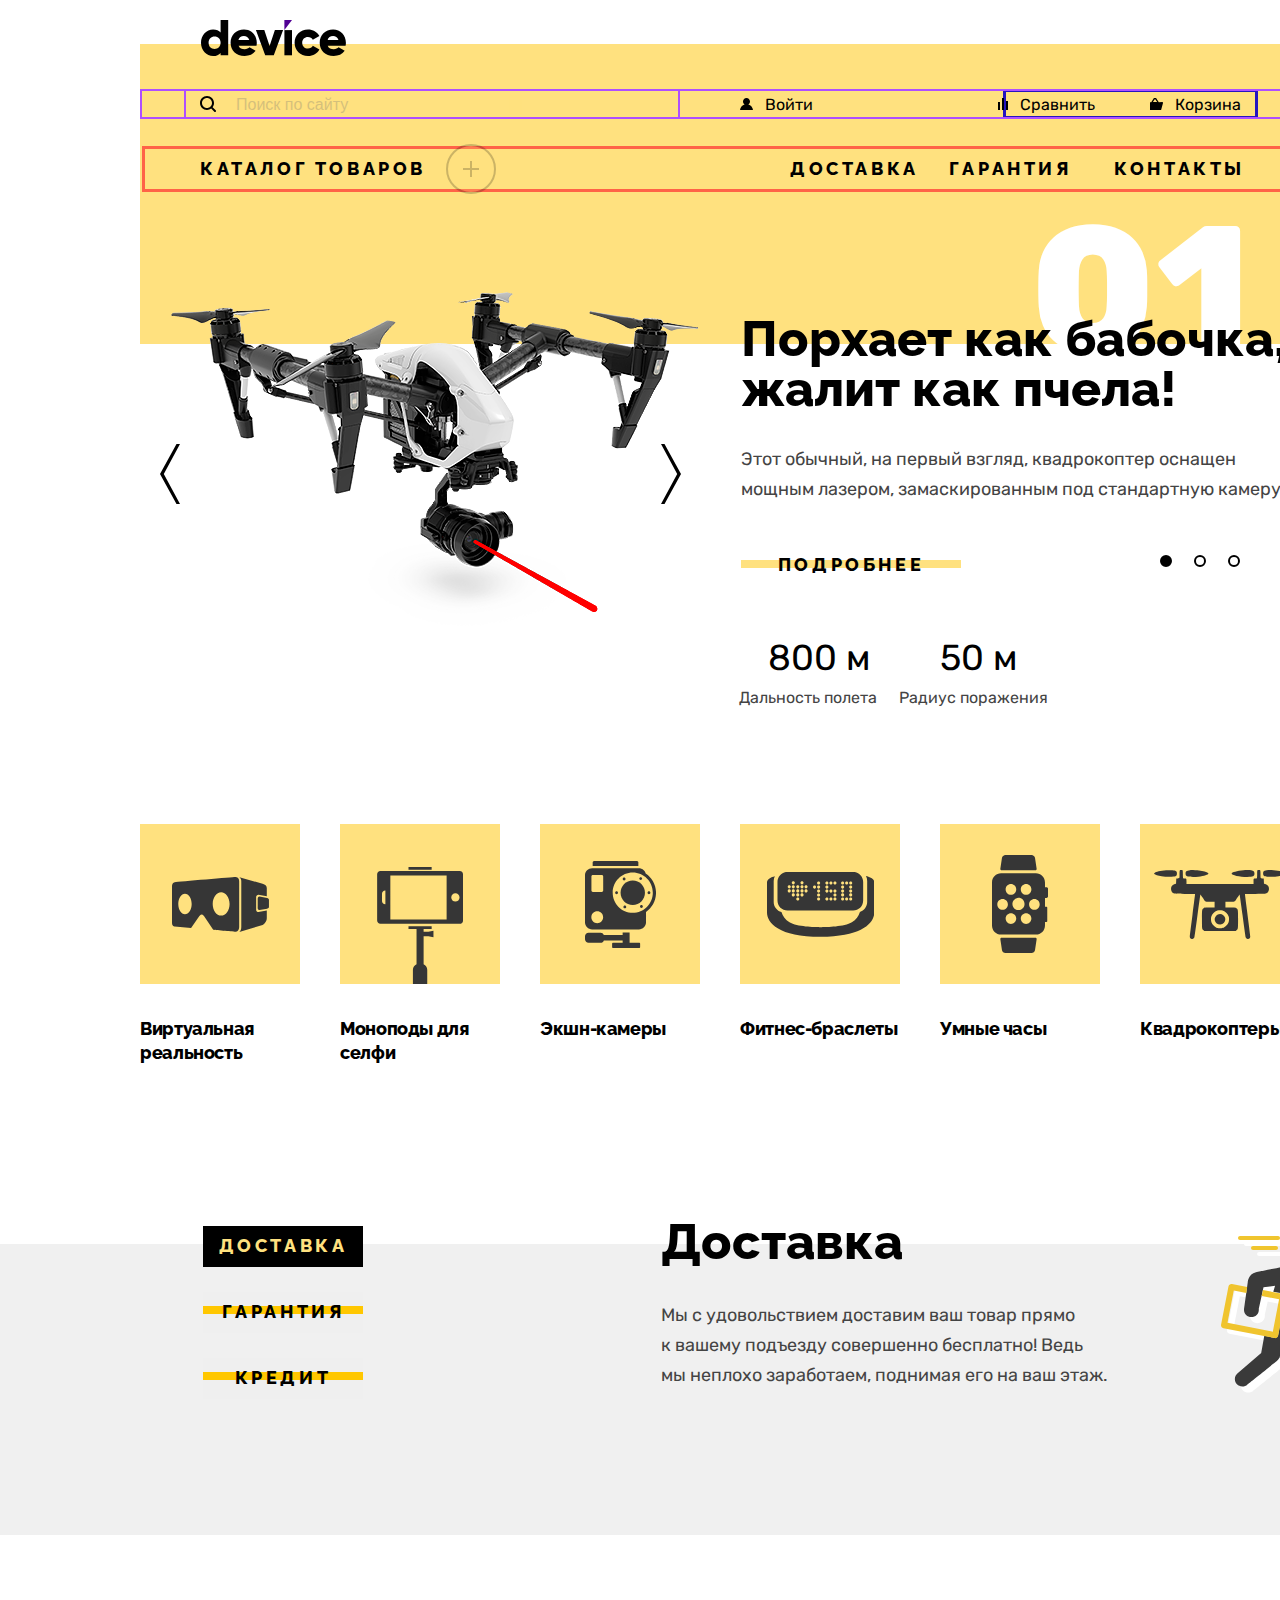
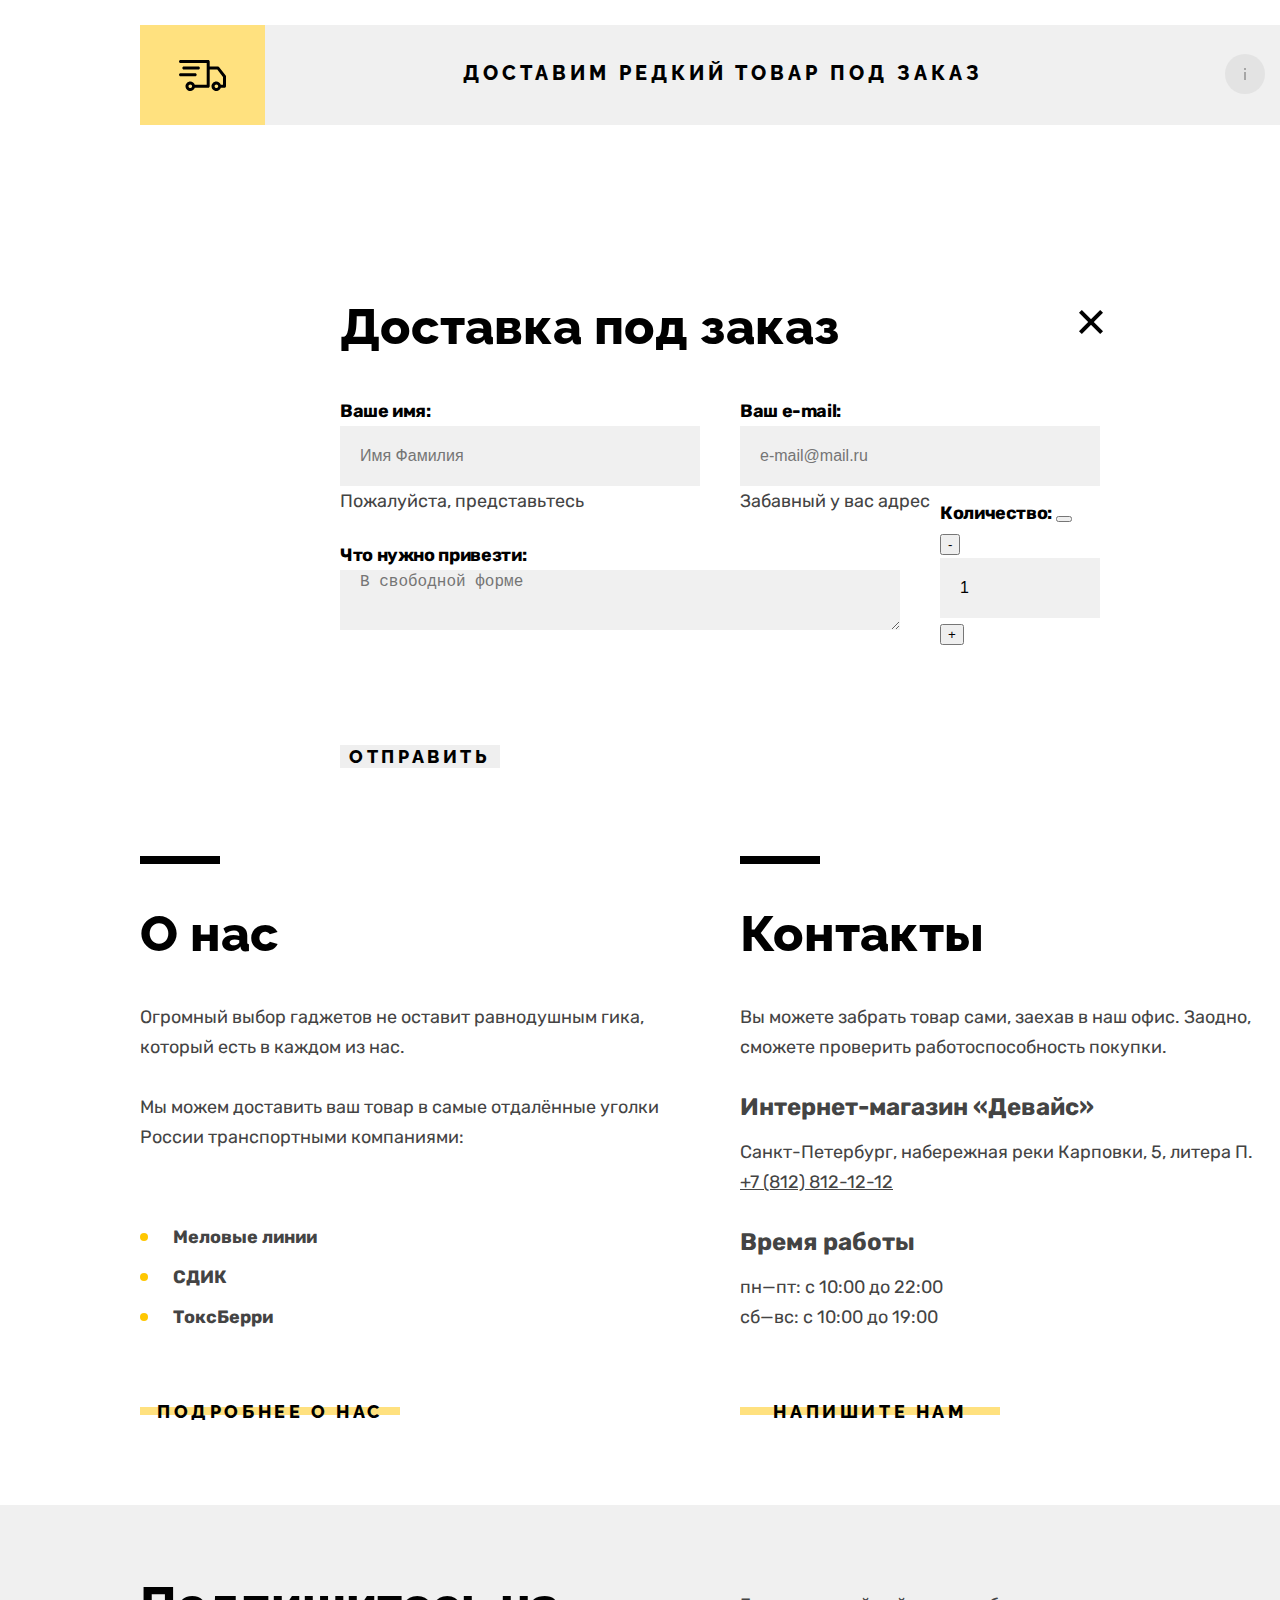
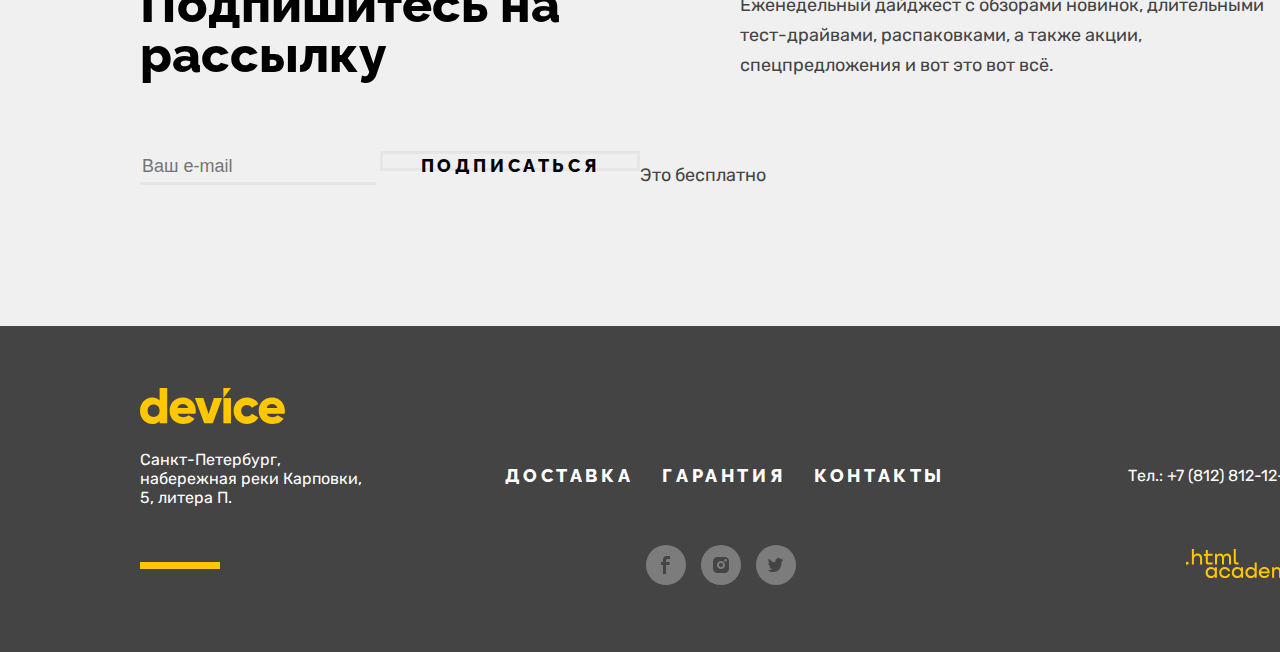
==== commit f820f18b: "Декоративные элементы на внутренней странице" ====
--- a/index.html
+++ b/index.html
@@ -29,7 +29,9 @@
                 action="https://echo.htmlacademy.ru/"
                 method="GET"
               >
+                <label class="visually-hidden" for="search"></label>
                 <input
+                  id="search"
                   name="search"
                   placeholder="Поиск по сайту"
                   type="search"
@@ -108,143 +110,145 @@
       <div class="page-container">
         <!--Слайдер begin-->
         <section class="slider">
-          <h2 class="visually-hidden">Слайдер</h2>
-          <ol class="slider-list">
-            <!-- Первый слайд -->
-            <li class="slider-item">
-              <!-- Блок фотографий -->
-              <div class="slider-item-img">
-                <img
-                  class="slider-image"
-                  src="img/content/slider-1.png"
-                  alt="Квадракоптер"
-                  width="560"
-                  height="560"
-                />
-              </div>
-              <!-- Блок с описанием товара -->
-              <div class="slider-part-item">
-                <p class="slider-part">01</p>
-                <h3 class="slide-title">
-                  Порхает как бабочка, жалит как пчела!
-                </h3>
-                <p class="slider-description">
-                  Этот обычный, на первый взгляд, квадрокоптер оснащен мощным
-                  лазером, замаскированным под стандартную камеру.
-                </p>
-                <a class="slider-link link-for-page" href="">подробнее</a>
-                <table class="slider-table-specifications">
-                  <tr>
-                    <th>800 м</th>
-                    <th>50 м</th>
-                  </tr>
-                  <tr>
-                    <td>Дальность полета</td>
-                    <td>Радиус поражения</td>
-                  </tr>
-                </table>
-              </div>
-            </li>
-            <!-- Второй слайд -->
-            <li class="slider-item">
-              <!-- Блок фотографий -->
-              <div class="slider-item-img">
-                <img
-                  class="slider-image"
-                  src="img/content/slider-2.png"
-                  alt="Фитнес-браслеты"
-                  width="560"
-                  height="560"
-                />
-              </div>
-              <!-- Блок с описанием товара -->
-              <div class="slider-part-item">
-                <p class="slider-part">02</p>
-                <h3 class="slide-title">Худеем правильно!</h3>
-                <p class="slider-description">
-                  Мотивирующие фитнес-браслеты помогут найти в себе силы не
-                  пропускать занятия и соблюдать диету.
-                </p>
-                <a class="slider-link link-for-page" href="">подробнее</a>
-                <table class="slider-table-specifications">
-                  <tr>
-                    <th>48 часов</th>
-                  </tr>
-                  <tr>
-                    <td>Без подзарядки</td>
-                  </tr>
-                </table>
-              </div>
-            </li>
-            <!-- Третий слайд -->
-            <li class="slider-item">
-              <!-- Блок фотографий -->
-              <div class="slider-item-img">
-                <img
-                  class="slider-image"
-                  src="img/content/slider-3.png"
-                  alt="Палка для селфи"
-                  width="560"
-                  height="560"
-                />
-              </div>
-              <!-- Блок с описанием товара -->
-              <div class="slider-part-item">
-                <p class="slider-part">01</p>
-                <h3 class="slide-title">Делай селфи, как Бен Стиллер!</h3>
-                <p class="slider-description">
-                  Самая длинная палка для селфи доступна в нашем магазине.
-                  Восемь (Восемь, Карл!) метров длиной и весом всего 5 кг.
-                </p>
-                <a class="slider-link link-for-page" href="">подробнее</a>
-                <table class="slider-table-specifications">
-                  <tr>
-                    <th>8,5 м</th>
-                    <th>5 кг</th>
-                    <th>Карбон</th>
-                  </tr>
-                  <tr>
-                    <td>Длина палки</td>
-                    <td>Вес палки</td>
-                    <td>Материал</td>
-                  </tr>
-                </table>
-              </div>
-            </li>
-          </ol>
-          <!-- Блок управляющих элементов для переключения фотографий слайда. Он один на все слайды -->
-          <div class="slider-button--container">
-            <button class="slider-button slider-prev" type="button">
-              <span class="visually-hidden">Предыдущее фото</span>
-            </button>
-            <button class="slider-button slider-next" type="button">
-              <span class="visually-hidden">Следующее фото</span>
-            </button>
-          </div>
-          <!-- Блок управляющих элементов для переключения слайдов -->
-
-          <ol class="slider-pagination">
-            <li class="slider-pagination-item">
-              <button
-                class="
-                  slider-pagination-button slider-pagination-button-current
-                "
-                type="button"
-              >
-                <span class="visually-hidden">1 слайд</span>
+          <div class="slider-wrapper">
+            <h2 class="visually-hidden">Слайдер</h2>
+            <ol class="slider-list">
+              <!-- Первый слайд -->
+              <li class="slider-item">
+                <!-- Блок фотографий -->
+                <div class="slider-item-img">
+                  <img
+                    class="slider-image"
+                    src="img/content/slider-1.png"
+                    alt="Квадракоптер"
+                    width="560"
+                    height="560"
+                  />
+                </div>
+                <!-- Блок с описанием товара -->
+                <div class="slider-part-item">
+                  <p class="slider-part">01</p>
+                  <h3 class="slide-title">
+                    Порхает как бабочка, жалит как пчела!
+                  </h3>
+                  <p class="slider-description">
+                    Этот обычный, на первый взгляд, квадрокоптер оснащен мощным
+                    лазером, замаскированным под стандартную камеру.
+                  </p>
+                  <a class="slider-link link-for-page" href="">подробнее</a>
+                  <table class="slider-table-specifications">
+                    <tr>
+                      <th>800 м</th>
+                      <th>50 м</th>
+                    </tr>
+                    <tr>
+                      <td>Дальность полета</td>
+                      <td>Радиус поражения</td>
+                    </tr>
+                  </table>
+                </div>
+              </li>
+              <!-- Второй слайд -->
+              <li class="slider-item">
+                <!-- Блок фотографий -->
+                <div class="slider-item-img">
+                  <img
+                    class="slider-image"
+                    src="img/content/slider-2.png"
+                    alt="Фитнес-браслеты"
+                    width="560"
+                    height="560"
+                  />
+                </div>
+                <!-- Блок с описанием товара -->
+                <div class="slider-part-item">
+                  <p class="slider-part">02</p>
+                  <h3 class="slide-title">Худеем правильно!</h3>
+                  <p class="slider-description">
+                    Мотивирующие фитнес-браслеты помогут найти в себе силы не
+                    пропускать занятия и соблюдать диету.
+                  </p>
+                  <a class="slider-link link-for-page" href="">подробнее</a>
+                  <table class="slider-table-specifications">
+                    <tr>
+                      <th>48 часов</th>
+                    </tr>
+                    <tr>
+                      <td>Без подзарядки</td>
+                    </tr>
+                  </table>
+                </div>
+              </li>
+              <!-- Третий слайд -->
+              <li class="slider-item">
+                <!-- Блок фотографий -->
+                <div class="slider-item-img">
+                  <img
+                    class="slider-image"
+                    src="img/content/slider-3.png"
+                    alt="Палка для селфи"
+                    width="560"
+                    height="560"
+                  />
+                </div>
+                <!-- Блок с описанием товара -->
+                <div class="slider-part-item">
+                  <p class="slider-part">01</p>
+                  <h3 class="slide-title">Делай селфи, как Бен Стиллер!</h3>
+                  <p class="slider-description">
+                    Самая длинная палка для селфи доступна в нашем магазине.
+                    Восемь (Восемь, Карл!) метров длиной и весом всего 5 кг.
+                  </p>
+                  <a class="slider-link link-for-page" href="">подробнее</a>
+                  <table class="slider-table-specifications">
+                    <tr>
+                      <th>8,5 м</th>
+                      <th>5 кг</th>
+                      <th>Карбон</th>
+                    </tr>
+                    <tr>
+                      <td>Длина палки</td>
+                      <td>Вес палки</td>
+                      <td>Материал</td>
+                    </tr>
+                  </table>
+                </div>
+              </li>
+            </ol>
+            <!-- Блок управляющих элементов для переключения фотографий слайда. Он один на все слайды -->
+            <div class="slider-button--container">
+              <button class="slider-button slider-prev" type="button">
+                <span class="visually-hidden">Предыдущее фото</span>
               </button>
-            </li>
-            <li class="slider-pagination-item">
-              <button class="slider-pagination-button" type="button">
-                <span class="visually-hidden">2 слайд</span>
+              <button class="slider-button slider-next" type="button">
+                <span class="visually-hidden">Следующее фото</span>
               </button>
-            </li>
-            <li class="slider-pagination-item">
-              <button class="slider-pagination-button" type="button">
-                <span class="visually-hidden">3 слайд</span>
-              </button>
-            </li>
-          </ol>
+            </div>
+            <!-- Блок управляющих элементов для переключения слайдов -->
+
+            <ol class="slider-pagination">
+              <li class="slider-pagination-item">
+                <button
+                  class="
+                    slider-pagination-button slider-pagination-button-current
+                  "
+                  type="button"
+                >
+                  <span class="visually-hidden">1 слайд</span>
+                </button>
+              </li>
+              <li class="slider-pagination-item">
+                <button class="slider-pagination-button" type="button">
+                  <span class="visually-hidden">2 слайд</span>
+                </button>
+              </li>
+              <li class="slider-pagination-item">
+                <button class="slider-pagination-button" type="button">
+                  <span class="visually-hidden">3 слайд</span>
+                </button>
+              </li>
+            </ol>
+          </div>
         </section>
         <!--Слайдер end-->
 
@@ -394,7 +398,7 @@
 
         <!-- Форма обратной связи begin-->
         <form
-          class="send-form hidden"
+          class="send-form"
           action="https://echo.htmlacademy.ru/"
           method="post"
         >
@@ -407,6 +411,7 @@
               >Ваше имя:</label
             >
             <input
+              required
               class="send-form-input"
               id="send-form--name-surname"
               type="text"
@@ -422,6 +427,7 @@
               >Ваш e-mail:</label
             >
             <input
+              required
               class="send-form-input"
               id="send-form--email"
               type="email"
@@ -430,11 +436,12 @@
             />
             <span class="send-form--email---sign">Забавный у вас адрес</span>
           </p>
-          <p class="send-form--product">
+          <p required class="send-form--product">
             <label class="send-form-label" for="send-form--product"
               >Что нужно привезти:</label
             >
             <textarea
+              required
               class="send-form-input"
               id="send-form--product"
               name="product"
@@ -636,6 +643,10 @@
                   xmlns="http://www.w3.org/2000/svg"
                 >
                   <path
+                    d="M8 10C9.10457 10 10 9.10457 10 8C10 6.89543 9.10457 6 8 6C6.89543 6 6 6.89543 6 8C6 9.10457 6.89543 10 8 10Z"
+                    fill="#444444"
+                  />
+                  <path
                     d="M14.7 1.3C13.8 0.4 12.7 0 11.3 0H4.7C1.9 0 0 1.9 0 4.7V11.3C0 12.7 0.4 13.9 1.4 14.7C2.3 15.6 3.4 16 4.7 16H11.3C12.7 16 13.9 15.6 14.7 14.7C15.5 13.8 16 12.7 16 11.3V4.7C16 3.3 15.6 2.1 14.7 1.3ZM8 12.1C5.8 12.1 3.9 10.3 3.9 8C3.9 5.7 5.8 3.9 8 3.9C10.2 3.9 12.1 5.7 12.1 8C12.1 10.3 10.2 12.1 8 12.1ZM12.6 4.7C11.9 4.7 11.3 4.2 11.3 3.4C11.3 2.6 11.8 2.1 12.6 2.1C13.3 2.1 13.9 2.7 13.9 3.4C13.9 4.1 13.3 4.7 12.6 4.7Z"
                     fill="#444444"
                   />
@@ -667,70 +678,71 @@
               </a>
             </li>
           </ul>
-        </div>
-        <!-- <div class="htmlacademy-link--container"> -->
-        <a class="htmlacademy-link" href="https://htmlacademy.ru/">
-          <!-- <img
+
+          <!-- <div class="htmlacademy-link--container"> -->
+          <a class="htmlacademy-link" href="https://htmlacademy.ru/">
+            <!-- <img
             class="htmlacademy-logo"
             src="img/decor/footer-logo-html_academy.svg"
             alt=".html academy"
             width="115"
             height="34"
         /> -->
-          <svg
-            width="115"
-            height="33"
-            viewBox="0 0 115 33"
-            fill="none"
-            xmlns="http://www.w3.org/2000/svg"
-          >
-            <path d="M0 12.8999V15.4999H2.5V12.8999H0Z" fill="#FFC700" />
-            <path
-              d="M11.6 4.5C10 4.5 8.80002 5.2 8.00002 6.2H7.90002V0H5.90002V15.5H7.90002V10.2C7.90002 8.1 9.20002 6.6 11.2 6.6C13 6.6 14.1 8 14.1 9.8V15.5H16.1V9.4C16.2 6.4 14.3 4.5 11.6 4.5Z"
-              fill="#FFC700"
-            />
-            <path
-              d="M26.6 4.8001H21.8V1.1001H19.8V4.9001H17.9V6.9001H19.8V12.9001C19.8 14.6001 20.8 15.6001 22.5 15.6001H26.6V13.6001H22.9C22.2 13.6001 21.8 13.2001 21.8 12.5001V6.8001H26.6V4.8001Z"
-              fill="#FFC700"
-            />
-            <path
-              d="M41.1 4.6001C39.5 4.6001 38.2 5.4001 37.6 6.7001H37.5C36.9 5.5001 35.7 4.6001 34.1 4.6001C32.7 4.6001 31.6 5.4001 31 6.4001H30.9V4.8001H29V15.4001H31V10.0001C31 8.0001 32 6.5001 33.6 6.5001C35.1 6.5001 36 7.5001 36 9.1001V15.4001H38V9.8001C38 7.4001 39.4 6.5001 40.6 6.5001C42.1 6.5001 43 7.5001 43 9.1001V15.4001H45V8.9001C45.1 6.4001 43.6 4.6001 41.1 4.6001Z"
-              fill="#FFC700"
-            />
-            <path
-              d="M47.8 12.7C47.8 14.4 48.8 15.4 50.6 15.4H52.6V13.4H50.9001C50.2001 13.4 49.8 13 49.8 12.3V0H47.8V12.7Z"
-              fill="#FFC700"
-            />
-            <path
-              d="M28.9 19.6999C28 18.5999 26.7 17.8999 25 17.8999C21.9 17.8999 19.6 20.1999 19.6 23.4999C19.6 26.7999 21.9 29.0999 25 29.0999C26.8 29.0999 28 28.2999 28.8 27.1999H28.9V28.7999H30.9V18.1999H28.9V19.6999ZM25.3 27.0999C23.1 27.0999 21.7 25.4999 21.7 23.4999C21.7 21.4999 23.1 19.8999 25.3 19.8999C27.5 19.8999 28.9 21.4999 28.9 23.4999C28.9 25.3999 27.5 27.0999 25.3 27.0999Z"
-              fill="#FFC700"
-            />
-            <path
-              d="M44.2 21.9999C43.7 19.5999 41.5999 17.8999 38.7999 17.8999C35.3999 17.8999 33.2 20.3999 33.2 23.4999C33.2 26.5999 35.3999 29.0999 38.7999 29.0999C41.5999 29.0999 43.7 27.2999 44.2 24.8999H42.0999C41.6999 26.1999 40.3999 27.1999 38.7999 27.1999C36.5999 27.1999 35.2 25.5999 35.2 23.5999C35.2 21.5999 36.5999 19.9999 38.7999 19.9999C40.3999 19.9999 41.5999 20.9999 42.0999 22.1999H44.2V21.9999Z"
-              fill="#FFC700"
-            />
-            <path
-              d="M55.1 19.6999C54.2 18.5999 52.9001 17.8999 51.2001 17.8999C48.1001 17.8999 45.8 20.1999 45.8 23.4999C45.8 26.7999 48.1001 29.0999 51.2001 29.0999C53.0001 29.0999 54.2 28.2999 55 27.1999H55.1V28.7999H57.1V18.1999H55.1V19.6999ZM51.5 27.0999C49.3 27.0999 47.9001 25.4999 47.9001 23.4999C47.9001 21.4999 49.3 19.8999 51.5 19.8999C53.7 19.8999 55.1 21.4999 55.1 23.4999C55.1 25.3999 53.6 27.0999 51.5 27.0999Z"
-              fill="#FFC700"
-            />
-            <path
-              d="M68.7 19.7999C67.8 18.6999 66.5 17.8999 64.8 17.8999C61.7 17.8999 59.4 20.1999 59.4 23.4999C59.4 26.7999 61.6 29.0999 64.8 29.0999C66.5 29.0999 67.8 28.2999 68.6 27.2999H68.7V28.7999H70.7V13.3999H68.7V19.7999ZM65.1 27.0999C62.9 27.0999 61.5 25.4999 61.5 23.4999C61.5 21.4999 62.9 19.8999 65.1 19.8999C67.3 19.8999 68.7 21.4999 68.7 23.4999C68.6 25.4999 67.2 27.0999 65.1 27.0999Z"
-              fill="#FFC700"
-            />
-            <path
-              d="M78.3 17.8999C75 17.8999 72.8 20.3999 72.8 23.4999C72.8 26.4999 74.9 29.0999 78.3 29.0999C80.8 29.0999 82.8 27.7999 83.5 25.4999H81.4C80.9 26.4999 79.8 27.0999 78.4 27.0999C76.5 27.0999 75.1 25.7999 75 24.1999H83.8C84 20.5999 81.8 17.8999 78.3 17.8999ZM78.3 19.7999C80 19.7999 81.3 20.7999 81.6 22.3999H75.1C75.4 20.8999 76.6 19.7999 78.3 19.7999Z"
-              fill="#FFC700"
-            />
-            <path
-              d="M98.2 17.8999C96.6 17.8999 95.3 18.6999 94.6 19.8999H94.5C93.9 18.6999 92.7 17.8999 91.1 17.8999C89.7 17.8999 88.6 18.5999 88 19.6999V18.1999H86.1V28.7999H88.1V23.3999C88.1 21.3999 89.1 19.9999 90.7 19.8999C92.2 19.8999 93.1 20.8999 93.1 22.4999V28.7999H95.1V23.1999C95.1 20.7999 96.5 19.8999 97.7 19.8999C99.2 19.8999 100.1 20.8999 100.1 22.4999V28.7999H102.1V22.2999C102.2 19.6999 100.7 17.8999 98.2 17.8999Z"
-              fill="#FFC700"
-            />
-            <path
-              d="M109.4 27.0001L105.8 18.1001H103.6L108.4 29.7001C108.1 30.6001 107.7 30.9001 106.7 30.9001H104.2V32.9001H106.7C108.5 32.9001 109.5 32.1001 110.2 30.3001L114.9 18.1001H112.8L109.4 27.0001Z"
-              fill="#FFC700"
-            />
-          </svg>
-        </a>
+            <svg
+              width="115"
+              height="33"
+              viewBox="0 0 115 33"
+              fill="none"
+              xmlns="http://www.w3.org/2000/svg"
+            >
+              <path d="M0 12.8999V15.4999H2.5V12.8999H0Z" fill="#FFC700" />
+              <path
+                d="M11.6 4.5C10 4.5 8.80002 5.2 8.00002 6.2H7.90002V0H5.90002V15.5H7.90002V10.2C7.90002 8.1 9.20002 6.6 11.2 6.6C13 6.6 14.1 8 14.1 9.8V15.5H16.1V9.4C16.2 6.4 14.3 4.5 11.6 4.5Z"
+                fill="#FFC700"
+              />
+              <path
+                d="M26.6 4.8001H21.8V1.1001H19.8V4.9001H17.9V6.9001H19.8V12.9001C19.8 14.6001 20.8 15.6001 22.5 15.6001H26.6V13.6001H22.9C22.2 13.6001 21.8 13.2001 21.8 12.5001V6.8001H26.6V4.8001Z"
+                fill="#FFC700"
+              />
+              <path
+                d="M41.1 4.6001C39.5 4.6001 38.2 5.4001 37.6 6.7001H37.5C36.9 5.5001 35.7 4.6001 34.1 4.6001C32.7 4.6001 31.6 5.4001 31 6.4001H30.9V4.8001H29V15.4001H31V10.0001C31 8.0001 32 6.5001 33.6 6.5001C35.1 6.5001 36 7.5001 36 9.1001V15.4001H38V9.8001C38 7.4001 39.4 6.5001 40.6 6.5001C42.1 6.5001 43 7.5001 43 9.1001V15.4001H45V8.9001C45.1 6.4001 43.6 4.6001 41.1 4.6001Z"
+                fill="#FFC700"
+              />
+              <path
+                d="M47.8 12.7C47.8 14.4 48.8 15.4 50.6 15.4H52.6V13.4H50.9001C50.2001 13.4 49.8 13 49.8 12.3V0H47.8V12.7Z"
+                fill="#FFC700"
+              />
+              <path
+                d="M28.9 19.6999C28 18.5999 26.7 17.8999 25 17.8999C21.9 17.8999 19.6 20.1999 19.6 23.4999C19.6 26.7999 21.9 29.0999 25 29.0999C26.8 29.0999 28 28.2999 28.8 27.1999H28.9V28.7999H30.9V18.1999H28.9V19.6999ZM25.3 27.0999C23.1 27.0999 21.7 25.4999 21.7 23.4999C21.7 21.4999 23.1 19.8999 25.3 19.8999C27.5 19.8999 28.9 21.4999 28.9 23.4999C28.9 25.3999 27.5 27.0999 25.3 27.0999Z"
+                fill="#FFC700"
+              />
+              <path
+                d="M44.2 21.9999C43.7 19.5999 41.5999 17.8999 38.7999 17.8999C35.3999 17.8999 33.2 20.3999 33.2 23.4999C33.2 26.5999 35.3999 29.0999 38.7999 29.0999C41.5999 29.0999 43.7 27.2999 44.2 24.8999H42.0999C41.6999 26.1999 40.3999 27.1999 38.7999 27.1999C36.5999 27.1999 35.2 25.5999 35.2 23.5999C35.2 21.5999 36.5999 19.9999 38.7999 19.9999C40.3999 19.9999 41.5999 20.9999 42.0999 22.1999H44.2V21.9999Z"
+                fill="#FFC700"
+              />
+              <path
+                d="M55.1 19.6999C54.2 18.5999 52.9001 17.8999 51.2001 17.8999C48.1001 17.8999 45.8 20.1999 45.8 23.4999C45.8 26.7999 48.1001 29.0999 51.2001 29.0999C53.0001 29.0999 54.2 28.2999 55 27.1999H55.1V28.7999H57.1V18.1999H55.1V19.6999ZM51.5 27.0999C49.3 27.0999 47.9001 25.4999 47.9001 23.4999C47.9001 21.4999 49.3 19.8999 51.5 19.8999C53.7 19.8999 55.1 21.4999 55.1 23.4999C55.1 25.3999 53.6 27.0999 51.5 27.0999Z"
+                fill="#FFC700"
+              />
+              <path
+                d="M68.7 19.7999C67.8 18.6999 66.5 17.8999 64.8 17.8999C61.7 17.8999 59.4 20.1999 59.4 23.4999C59.4 26.7999 61.6 29.0999 64.8 29.0999C66.5 29.0999 67.8 28.2999 68.6 27.2999H68.7V28.7999H70.7V13.3999H68.7V19.7999ZM65.1 27.0999C62.9 27.0999 61.5 25.4999 61.5 23.4999C61.5 21.4999 62.9 19.8999 65.1 19.8999C67.3 19.8999 68.7 21.4999 68.7 23.4999C68.6 25.4999 67.2 27.0999 65.1 27.0999Z"
+                fill="#FFC700"
+              />
+              <path
+                d="M78.3 17.8999C75 17.8999 72.8 20.3999 72.8 23.4999C72.8 26.4999 74.9 29.0999 78.3 29.0999C80.8 29.0999 82.8 27.7999 83.5 25.4999H81.4C80.9 26.4999 79.8 27.0999 78.4 27.0999C76.5 27.0999 75.1 25.7999 75 24.1999H83.8C84 20.5999 81.8 17.8999 78.3 17.8999ZM78.3 19.7999C80 19.7999 81.3 20.7999 81.6 22.3999H75.1C75.4 20.8999 76.6 19.7999 78.3 19.7999Z"
+                fill="#FFC700"
+              />
+              <path
+                d="M98.2 17.8999C96.6 17.8999 95.3 18.6999 94.6 19.8999H94.5C93.9 18.6999 92.7 17.8999 91.1 17.8999C89.7 17.8999 88.6 18.5999 88 19.6999V18.1999H86.1V28.7999H88.1V23.3999C88.1 21.3999 89.1 19.9999 90.7 19.8999C92.2 19.8999 93.1 20.8999 93.1 22.4999V28.7999H95.1V23.1999C95.1 20.7999 96.5 19.8999 97.7 19.8999C99.2 19.8999 100.1 20.8999 100.1 22.4999V28.7999H102.1V22.2999C102.2 19.6999 100.7 17.8999 98.2 17.8999Z"
+                fill="#FFC700"
+              />
+              <path
+                d="M109.4 27.0001L105.8 18.1001H103.6L108.4 29.7001C108.1 30.6001 107.7 30.9001 106.7 30.9001H104.2V32.9001H106.7C108.5 32.9001 109.5 32.1001 110.2 30.3001L114.9 18.1001H112.8L109.4 27.0001Z"
+                fill="#FFC700"
+              />
+            </svg>
+          </a>
+        </div>
         <!-- </div> -->
       </div>
     </footer>
--- a/css/styles.css
+++ b/css/styles.css
@@ -130,10 +130,10 @@
 
   background-image: linear-gradient(
     180deg,
-    #fff 19px,
-    #ffe17f 19px,
-    #ffe17f 27px,
-    #fff 27px
+    #fff 20px,
+    #ffe17f 20px,
+    #ffe17f 28px,
+    #fff 28px
   );
 }
 
@@ -177,8 +177,10 @@
 }
 
 .header-container--catalog-page {
-  background-image: linear-gradient(0deg, #ffe17f 186px, #fff 186px);
-  min-height: 209px;
+  display: flex;
+  flex-direction: column;
+  background-image: linear-gradient(0deg, #ffe17f 185px, #fff 185px);
+  min-height: 211px;
 }
 
 .main-logo-link-container {
@@ -194,12 +196,6 @@
   margin-left: 61px;
 }
 
-/* .main-logo-link::before {
-  display: block;
-  content: "";
-  margin-bottom: 20px;
-} */
-
 /* Главная навигация */
 /*Основное меню*/
 .navigation {
@@ -546,6 +542,10 @@
   max-height: 560px;
 }
 
+.slider-wrapper {
+  position: relative;
+}
+
 .slider-list {
   display: flex;
   margin: 0;
@@ -669,8 +669,9 @@
 }
 
 .slider-description {
+  min-height: 80px;
   margin-top: 30px;
-  margin-bottom: 38px;
+  margin-bottom: 16px;
 }
 
 .slider-link {
@@ -685,10 +686,10 @@
 
   background-image: linear-gradient(
     180deg,
-    #fff 19px,
-    #ffe17f 19px,
-    #ffe17f 27px,
-    #fff 27px
+    #fff 20px,
+    #ffe17f 20px,
+    #ffe17f 28px,
+    #fff 28px
   );
 }
 
@@ -745,8 +746,10 @@
 /* Кнопки переключения галереи слайдера*/
 .slider-button--container {
   position: absolute;
-  top: 240px;
-  left: 10px;
+  top: 50%;
+  width: 100%;
+  transform: translateY(-50%);
+  margin-left: 10px;
 }
 
 .slider-button {
@@ -1093,55 +1096,113 @@
 }
 
 /*Доставка под заказ (модальное окно)*/
-/* .send-form {
+.send-form {
+  width: 920px;
+  min-height: 580px;
+
   display: grid;
 
-  margin: 0;
+  align-items: end;
+
+  margin: 0 auto;
 
   grid-template-columns: 360px 40px 160px 40px 160px;
   grid-template-rows: 60px 182px 114px 120px;
-
+  grid-template-areas:
+    "title title title . button-close"
+    "name-surname . email email email"
+    "product product product . number"
+    "button-send . . . .";
+
+  padding-top: 72px;
+  padding-bottom: 88px;
   padding-left: 80px;
   padding-right: 80px;
 
   background-color: #ffffff;
-}
-
-/*Новое 15-11-2021
+
+  box-sizing: border-box;
+}
+
+.send-form-input {
+  margin: 0;
+  width: 100%;
+  height: 60px;
+  background-color: #f0f0f0;
+
+  padding-left: 20px;
+  padding-right: 50px;
+
+  box-sizing: border-box;
+  border: none;
+}
+
+/*Новое 15-11-2021*/
 
 .send-form--title {
-  grid-column: 1/5;
-  grid-row: 1/2;
+  grid-area: title;
+  justify-self: stretch;
+  /* grid-column: 1/5;
+  grid-row: 1/2; */
 }
 
 .send-form--button-close {
-  grid-column: 5/6;
-  grid-row: 1/2;
-}
-
-p .send-form--name-surname {
-  grid-column: 1/3;
-  grid-row: 2/3;
+  width: 30px;
+  height: 30px;
+  box-sizing: border-box;
+  display: flex;
+  flex-direction: column;
+  justify-content: center;
+
+  position: relative;
+  grid-area: button-close;
+  justify-self: end;
+  align-self: center;
+  border: none;
+  background-color: transparent;
+}
+
+.send-form--button-close::after,
+.send-form--button-close::before {
+  position: absolute;
+  content: "";
+  width: 100%;
+  height: 4px; /* cross thickness */
+  background-color: black;
+}
+
+.send-form--button-close::after {
+  transform: rotate(45deg);
+}
+
+.send-form--button-close::before {
+  transform: rotate(-45deg);
+}
+
+.send-form--name-surname {
+  grid-area: name-surname;
 }
 
 .send-form--email {
-  grid-column: 3/6;
-  grid-row: 2/3;
+  justify-self: stretch;
+  grid-area: email;
+}
+
+.send-form--email input {
+  width: 100%;
 }
 
 .send-form--product {
-  grid-column: 1/5;
-  grid-row: 3/4;
+  grid-area: product;
 }
 
 .send-form--number {
-  grid-column: 5/6;
-  grid-row: 3/4;
+  grid-area: number;
+  width: ;
 }
 
 .send-form--button-send {
-  grid-column: 1/-1;
-  grid-row: 4/5;
+  grid-area: button-send;
 }
 
 .send-form label {
@@ -1153,7 +1214,7 @@
 
   color: #000000;
 }
- */
+
 /*
 .send-form-input::placeholder {
   font-family: "Rubik", "Arial", sans-serif;
@@ -1186,8 +1247,7 @@
 .about-company-сontacts {
   display: flex;
   justify-content: space-between;
-
-  margin-bottom: 50px;
+  padding-bottom: 68px;
 }
 
 .about-company,
@@ -1226,7 +1286,8 @@
   margin-bottom: 43px;
 }
 
-.about-company h3 + p {
+.about-company h3 + p,
+.сontacts h3 + p {
   margin-bottom: 30px;
 }
 
@@ -1235,6 +1296,8 @@
   font-weight: 700;
   font-size: 24px;
   line-height: 30px;
+  margin: 0;
+  margin-bottom: 15px;
 }
 
 .about-company--link,
@@ -1271,6 +1334,9 @@
 }
 
 .contacts-schedule-list {
+  padding: 0;
+  margin-top: 15px;
+  margin-bottom: 55px;
   list-style-type: none;
 }
 
@@ -1278,14 +1344,16 @@
   font-style: normal;
   font-size: 18px;
   line-height: 30px;
+  margin: 0;
 }
 
 .contacts-phone {
+  display: block;
   font-style: normal;
   font-size: 18px;
   line-height: 30px;
   text-decoration-line: underline;
-
+  margin-bottom: 30px;
   color: #444444;
 }
 
@@ -1359,13 +1427,27 @@
 
 /*footer*/
 
+.main-footer {
+  padding-bottom: 61px;
+}
+
 .footer-container {
   display: flex;
-  /* justify-content: space-between;*/
+  justify-content: space-between;
+  width: 100%;
   align-items: center;
   margin-top: 10px;
 
   padding: 0;
+}
+
+.footer-social {
+  display: flex;
+  justify-content: space-between;
+  width: 100%;
+  min-height: 40px;
+  align-items: center;
+  margin-top: 30px;
 }
 
 .footer-nav-list,
@@ -1373,6 +1455,13 @@
   list-style-type: none;
 }
 
+.footer-social::before {
+  content: "";
+  width: 80px;
+  height: 7px;
+  background-color: #ffc700;
+}
+
 .footer-logo-link {
   display: inline-block;
   margin-top: 62px;
@@ -1395,7 +1484,7 @@
 
 .footer-address {
   width: 239px;
-  margin-right: 105px;
+  margin-right: 80px;
   padding-top: 5px;
 }
 
@@ -1487,13 +1576,15 @@
 }
 
 .footer-phone {
-  justify-self: stretch;
+  justify-self: flex-end;
 }
 
 .footer-contacts-phone {
+  display: block;
   font-size: 16px;
   line-height: 30px;
   text-align: right;
+  margin-left: 10px;
 
   text-decoration: none;
   color: #ffffff;
@@ -1528,8 +1619,9 @@
   display: flex;
   justify-content: center;
 
-  margin-top: 40px;
-  padding: 0;
+  margin: 0;
+  padding: 0;
+  margin: 0 auto;
 }
 
 .footer-social-item {
@@ -1537,6 +1629,10 @@
   height: 40px;
 
   margin-left: 15px;
+}
+
+.footer-social-item:first-child {
+  margin-left: 55px;
 }
 
 .footer-social--link {
@@ -1581,13 +1677,19 @@
   margin: auto;
 }
 
+.htmlacademy-link svg {
+  margin-left: 10px;
+}
+
 .htmlacademy-link {
   display: block;
-  width: 134px;
-  height: 52px;
-  position: relative;
+  width: 114px;
+  height: 32px;
+  /* position: relative;
   bottom: 60px;
-  left: 1045px;
+  left: 1045px; */
+
+  align-self: flex-end;
 
   padding: 10px;
 }
@@ -1600,7 +1702,10 @@
   border: 2px solid #af4fff;
   box-sizing: border-box;
   border-radius: 10px;
-  padding-bottom: 10px;
+  padding: 0;
+  padding-top: 10px;
+  width: 135px;
+  height: 53px;
 }
 
 .htmlacademy-link:focus-visible {
@@ -1730,6 +1835,77 @@
   color: #000000;
 }
 
+/*Каталог-Фильтр-цена от и до*/
+.range-scale {
+  position: relative;
+  height: 2px;
+  margin-bottom: 16px;
+  background-color: #dcdcdc;
+}
+
+.range-bar {
+  position: absolute;
+  height: 2px;
+  background-color: #000000;
+}
+
+.range-toggle {
+  position: absolute;
+  width: 18px;
+  height: 18px;
+  background: #ebebeb;
+  border: 2px solid #000000;
+  border-radius: 50%;
+  cursor: pointer;
+}
+
+.toggle-min {
+  top: -8px;
+  left: -9px;
+}
+
+.toggle-max {
+  top: -8px;
+  right: -9px;
+}
+
+.range-wrapper-inputs {
+  display: flex;
+  justify-content: center;
+}
+
+.catalog-filter-label {
+  display: flex;
+  min-width: 30px;
+  flex-basis: auto;
+  margin-right: 5px;
+  box-sizing: border-box;
+}
+
+.range-filter-input {
+  min-width: 30px;
+  flex-basis: auto;
+  height: 18px;
+  font: inherit;
+  text-align: center;
+  background-color: transparent;
+  border: none;
+  appearance: textfield;
+  color: #000000;
+  box-sizing: border-box;
+  opacity: 0.3;
+}
+
+.range-filter-input::-webkit-outer-spin-button,
+.range-filter-input::-webkit-inner-spin-button {
+  appearance: none;
+  margin: 0;
+}
+
+.range-filter-input:focus-visible {
+  outline: none;
+}
+
 /*Сортировка*/
 .sorting-container {
   margin-bottom: 48px;
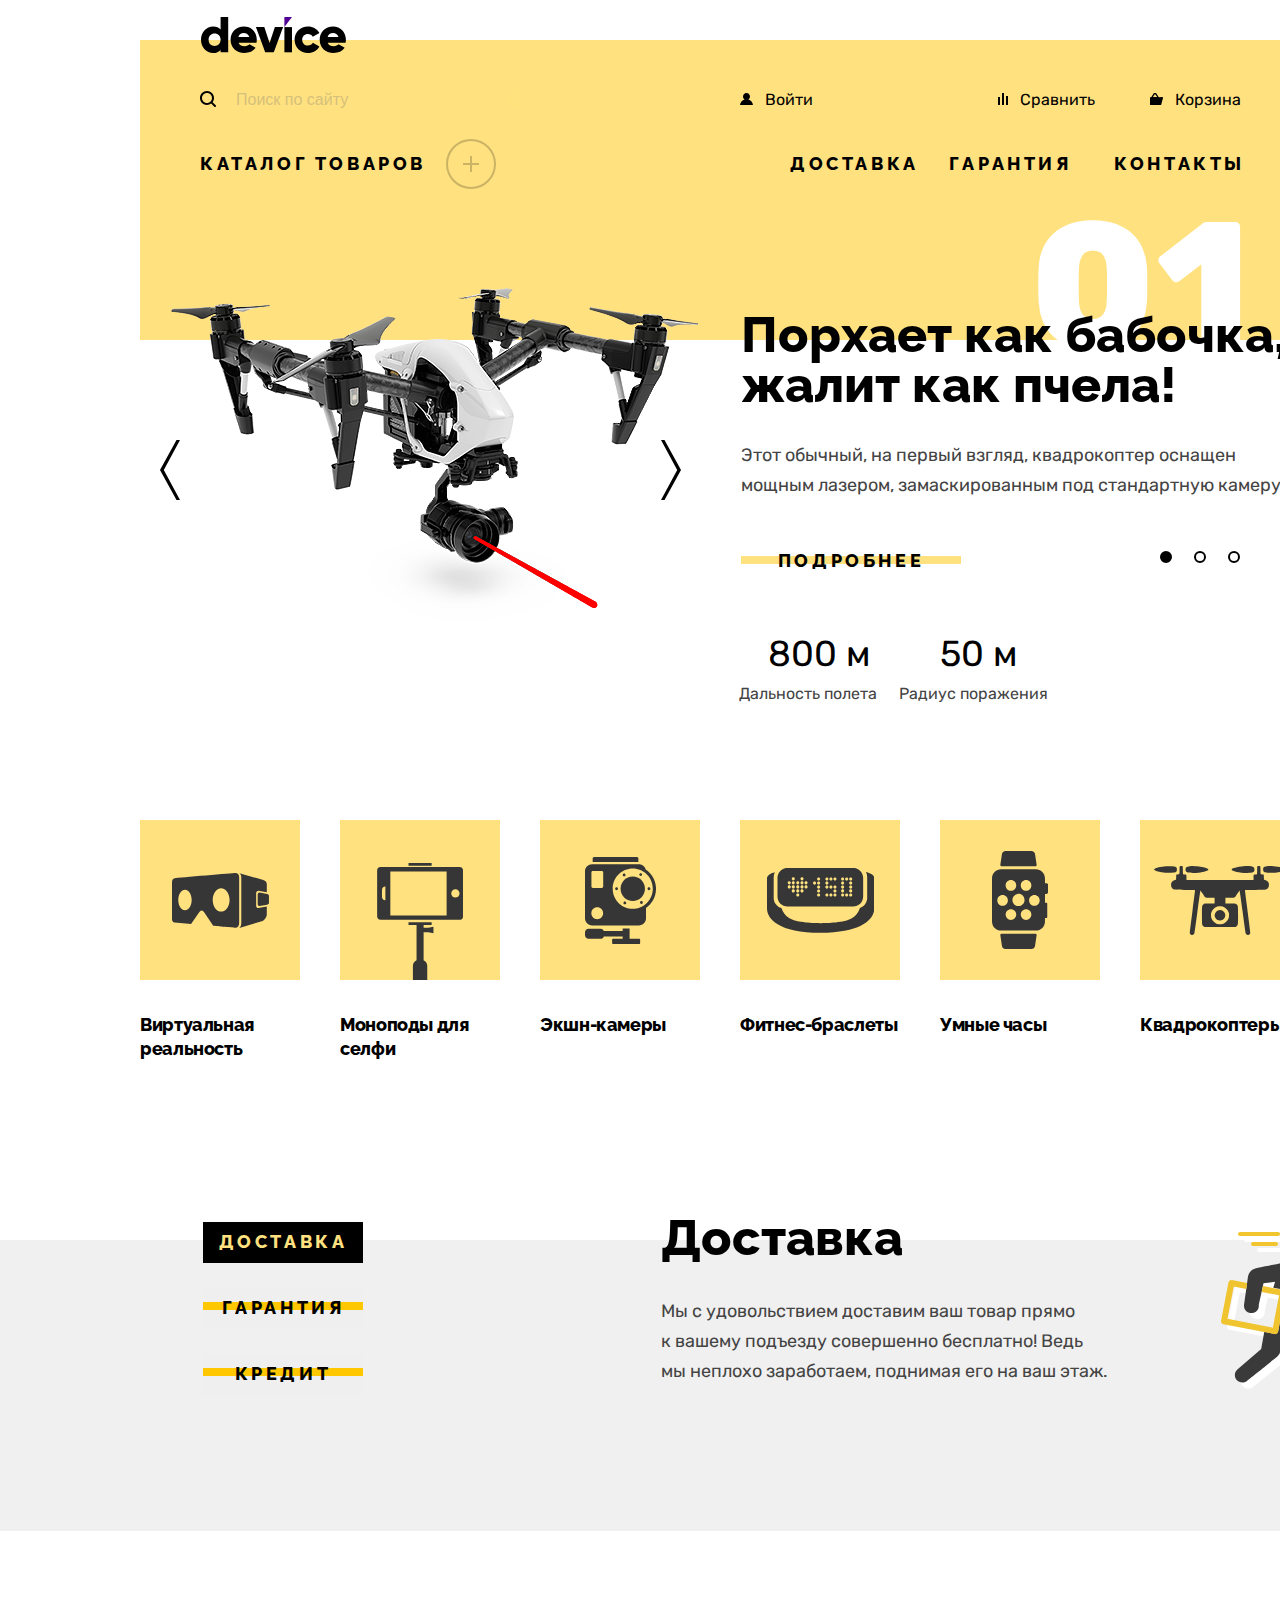
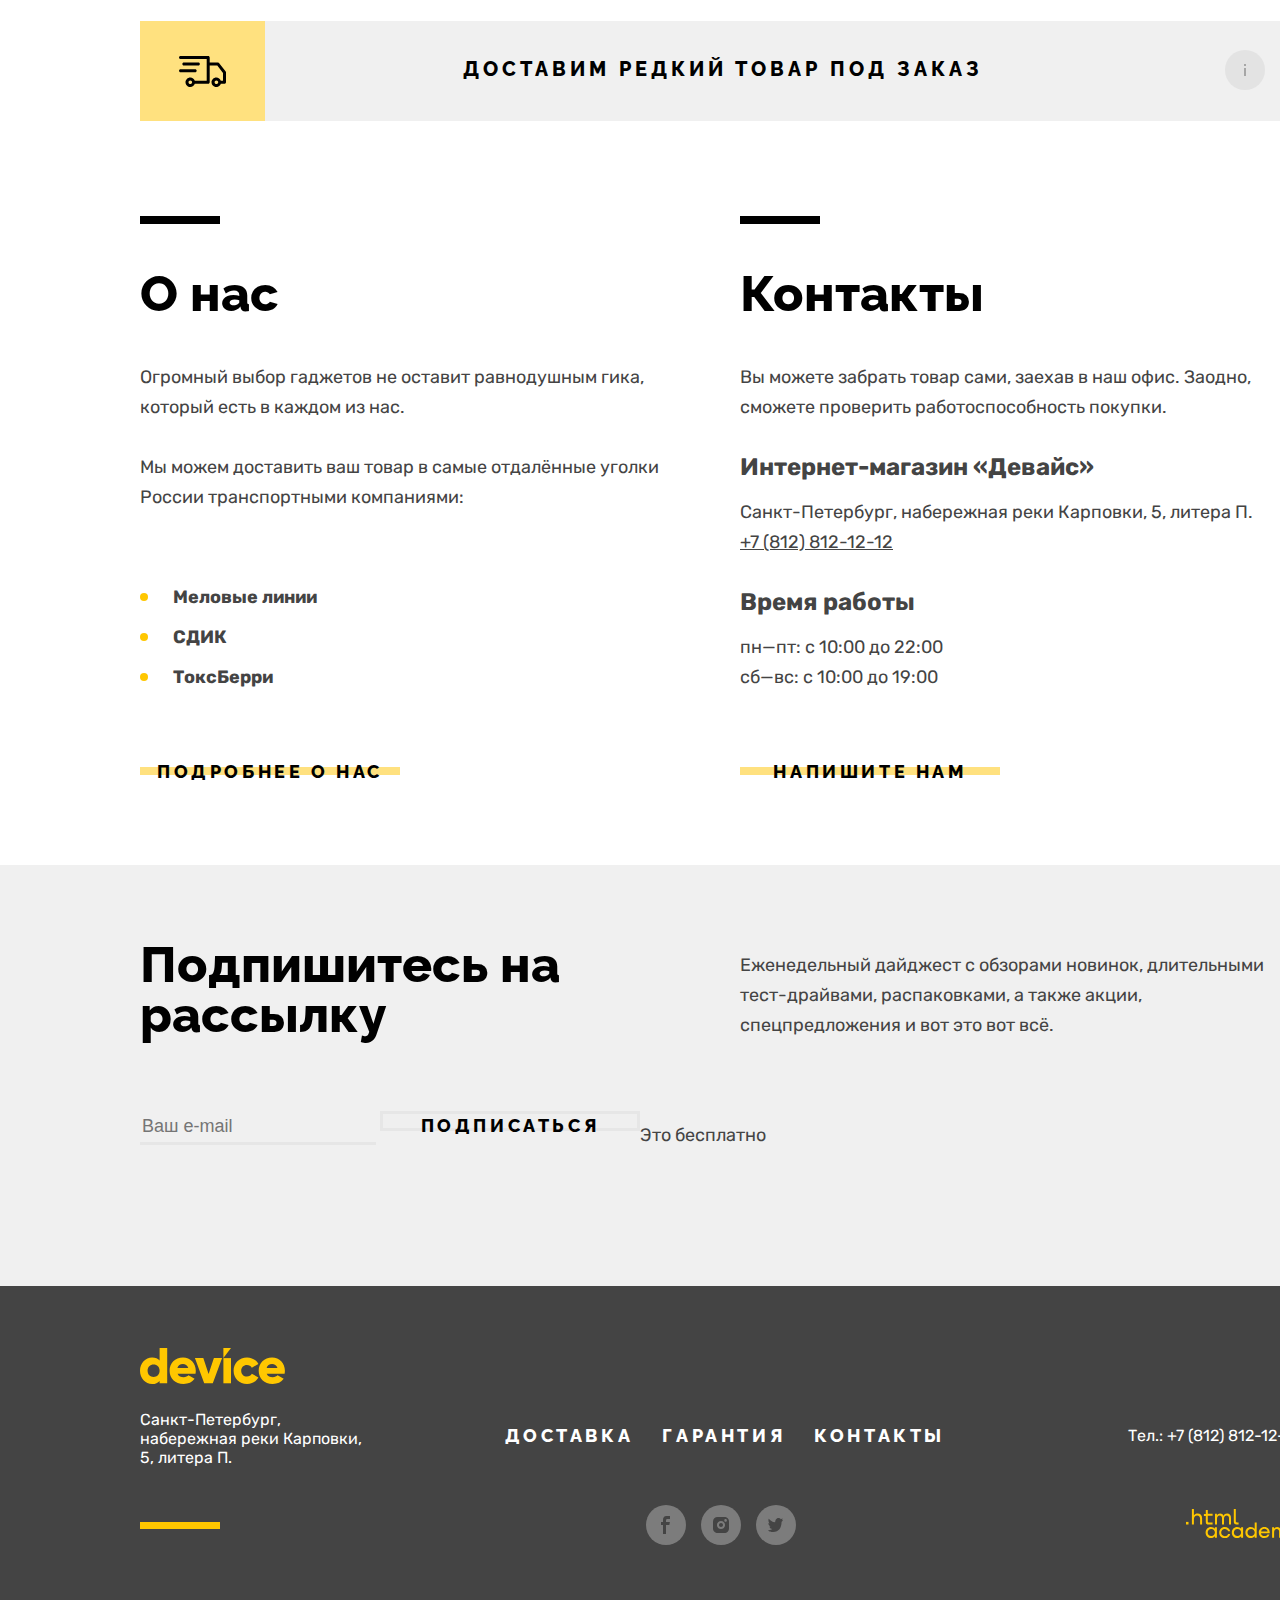
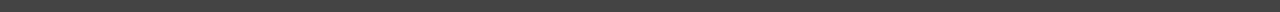
==== commit 1502eef3: "Декоративные элементы на внутренней странице_ред.1" ====
--- a/index.html
+++ b/index.html
@@ -397,84 +397,86 @@
         <!--Доставка под заказ end-->
 
         <!-- Форма обратной связи begin-->
-        <form
-          class="send-form"
-          action="https://echo.htmlacademy.ru/"
-          method="post"
-        >
-          <h3 class="send-form--title">Доставка под заказ</h3>
-          <button class="send-form--button-close">
-            <span class="visually-hidden">закрыть</span>
-          </button>
-          <p class="send-form--name-surname">
-            <label class="send-form-label" for="send-form--name-surname"
-              >Ваше имя:</label
-            >
-            <input
-              required
-              class="send-form-input"
-              id="send-form--name-surname"
-              type="text"
-              name="name-surname"
-              placeholder="Имя Фамилия"
-            />
-            <span class="send-form--name-surname---sign"
-              >Пожалуйста, представьтесь</span
-            >
-          </p>
-          <p class="send-form--email">
-            <label class="send-form-label" for="send-form--email"
-              >Ваш e-mail:</label
-            >
-            <input
-              required
-              class="send-form-input"
-              id="send-form--email"
-              type="email"
-              name="email"
-              placeholder="e-mail@mail.ru"
-            />
-            <span class="send-form--email---sign">Забавный у вас адрес</span>
-          </p>
-          <p required class="send-form--product">
-            <label class="send-form-label" for="send-form--product"
-              >Что нужно привезти:</label
-            >
-            <textarea
-              required
-              class="send-form-input"
-              id="send-form--product"
-              name="product"
-              placeholder="В свободной форме"
-              rows="1"
-            ></textarea>
-          </p>
-          <div class="send-form--number">
-            <label class="send-form-label" for="send-form--number"
-              >Количество:</label
-            >
-            <button class="info" type="button">
-              <span class="visually-hidden"
-                >Посмотреть дополнительную информацию</span
-              >
+        <div class="container-send-form">
+          <form
+            class="send-form"
+            action="https://echo.htmlacademy.ru/"
+            method="post"
+          >
+            <h3 class="send-form--title">Доставка под заказ</h3>
+            <button class="send-form--button-close">
+              <span class="visually-hidden">закрыть</span>
             </button>
-            <div class="number">
-              <button class="number-minus" type="button">-</button>
+            <p class="send-form--name-surname">
+              <label class="send-form-label" for="send-form--name-surname"
+                >Ваше имя:</label
+              >
               <input
+                required
                 class="send-form-input"
-                id="send-form--number"
+                id="send-form--name-surname"
                 type="text"
-                name="number"
-                value="1"
-              />
-              <button class="number-plus" type="button">+</button>
+                name="name-surname"
+                placeholder="Имя Фамилия"
+              />
+              <span class="send-form--name-surname---sign"
+                >Пожалуйста, представьтесь</span
+              >
+            </p>
+            <p class="send-form--email">
+              <label class="send-form-label" for="send-form--email"
+                >Ваш e-mail:</label
+              >
+              <input
+                required
+                class="send-form-input"
+                id="send-form--email"
+                type="email"
+                name="email"
+                placeholder="e-mail@mail.ru"
+              />
+              <span class="send-form--email---sign">Забавный у вас адрес</span>
+            </p>
+            <p class="send-form--product">
+              <label class="send-form-label" for="send-form--product"
+                >Что нужно привезти:</label
+              >
+              <textarea
+                required
+                class="send-form-input"
+                id="send-form--product"
+                name="product"
+                placeholder="В свободной форме"
+                rows="1"
+              ></textarea>
+            </p>
+            <div class="send-form--number">
+              <label class="send-form-label" for="send-form--number"
+                >Количество:</label
+              >
+              <button class="info" type="button">
+                <span class="visually-hidden"
+                  >Посмотреть дополнительную информацию</span
+                >
+              </button>
+              <div class="number">
+                <button class="number-minus" type="button">-</button>
+                <input
+                  class="send-form-input"
+                  id="send-form--number"
+                  type="text"
+                  name="number"
+                  value="1"
+                />
+                <button class="number-plus" type="button">+</button>
+              </div>
             </div>
-          </div>
-          <!-- Кнопка для отправки формы -->
-          <button class="btn send-form--button-send" type="submit">
-            Отправить
-          </button>
-        </form>
+            <!-- Кнопка для отправки формы -->
+            <button class="btn send-form--button-send" type="submit">
+              Отправить
+            </button>
+          </form>
+        </div>
         <!-- Форма обратной связи end-->
 
         <!--О компании begin-->
--- a/css/styles.css
+++ b/css/styles.css
@@ -160,6 +160,53 @@
   background: #ffe17f;
 }
 
+.btn-page-button {
+  display: block; /*Временно*/
+  width: 100%;
+  min-height: 20px;
+
+  padding: 0;
+  padding-top: 9px;
+  padding-bottom: 11px;
+
+  align-self: center;
+
+  background-image: linear-gradient(
+    180deg,
+    #e5e5e5 15px,
+    #ffc700 15px,
+    #ffc700 23px,
+    #e5e5e5 23px
+  );
+
+  border: none;
+  box-sizing: border-box;
+  cursor: pointer;
+}
+
+.btn-page-button:hover {
+  background: #ffc700;
+}
+
+.btn-page-button:focus {
+  background-image: linear-gradient(
+    180deg,
+    #e5e5e5 15px,
+    #af4fff 15px,
+    #af4fff 23px,
+    #e5e5e5 23px
+  );
+}
+
+.btn-page-button:focus-visible {
+  outline: none;
+}
+
+.btn-page-button:active {
+  color: #0000004d;
+  background: #ffc700;
+}
+
 /*header*/
 .main-header {
   min-height: 173px;
@@ -169,29 +216,23 @@
 /*Сделал отдельный контейнер потому как нужно установить фон для header*/
 
 .header-container {
-  display: flex;
-  flex-direction: column;
+  /* display: flex;
+  flex-direction: column; */
   background-image: linear-gradient(0deg, #ffe17f 150px, #fff 150px);
 
   min-height: 173px;
 }
 
 .header-container--catalog-page {
-  display: flex;
-  flex-direction: column;
   background-image: linear-gradient(0deg, #ffe17f 185px, #fff 185px);
-  min-height: 211px;
+  min-height: 209px;
 }
 
 .main-logo-link-container {
-  margin-bottom: 72px;
-  outline: 2px solid #af4fff;
-  outline-offset: -2px;
+  margin-bottom: 22px;
 }
 
 .main-logo-link {
-  position: absolute;
-  top: 20px;
   display: inline-block;
   margin-left: 61px;
 }
@@ -211,9 +252,6 @@
 
   display: flex;
   max-height: 50px;
-
-  outline: 3px solid tomato;
-  outline-offset: -5px;
 }
 
 .main-menu {
@@ -286,9 +324,6 @@
 
   padding-left: 44px;
   padding-right: 25px;
-
-  outline: 2px solid #af4fff;
-  outline-offset: -2px;
 }
 
 .navigation-user-list {
@@ -297,9 +332,6 @@
   margin-right: 17px;
   justify-content: space-around;
   width: 255px;
-
-  outline: 3px solid rgb(37, 20, 192);
-  outline-offset: -3px;
 }
 
 .navigation-item-user:first-child {
@@ -378,9 +410,6 @@
   background-repeat: no-repeat;
   background-position: center;
   background-position-x: 16px;
-
-  outline: 2px solid #af4fff;
-  outline-offset: -2px;
 }
 
 .search-navigation-user:hover {
@@ -952,7 +981,6 @@
 .button-services-tabs {
   display: block; /*Временно*/
   min-width: 160px;
-  /* height: 20px; */
 
   padding: 0;
   padding-top: 9px;
@@ -1096,7 +1124,16 @@
 }
 
 /*Доставка под заказ (модальное окно)*/
+.container-send-form {
+  display: none;
+}
+
 .send-form {
+  position: fixed;
+  left: 50%;
+  top: 50%;
+  transform: translate(-50%, -50%);
+
   width: 920px;
   min-height: 580px;
 
@@ -1198,7 +1235,6 @@
 
 .send-form--number {
   grid-area: number;
-  width: ;
 }
 
 .send-form--button-send {
@@ -1734,11 +1770,7 @@
 
 .catalog-header {
   min-height: 179px;
-
   padding-left: 60px;
-
-  outline: 2px solid rgb(248, 72, 3);
-  outline-offset: -2px;
 }
 
 .catalog-header-title {
@@ -1768,7 +1800,38 @@
 }
 
 .breadcrumbs-item {
+  position: relative;
   margin-right: 35px;
+}
+
+.breadcrumbs-item:first-child::after {
+  position: absolute;
+  top: 5px;
+  left: 80px;
+
+  content: "";
+
+  width: 4px;
+  height: 7px;
+  background-image: url(../img/decor/catalog-breadcrumbs.svg);
+  background-repeat: no-repeat;
+  background-position: center;
+  opacity: 0.6;
+}
+
+.breadcrumbs-item:nth-child(2)::after {
+  position: absolute;
+  top: 5px;
+  left: 145px;
+
+  content: "";
+
+  width: 4px;
+  height: 7px;
+  background-image: url(../img/decor/catalog-breadcrumbs.svg);
+  background-repeat: no-repeat;
+  background-position: center;
+  opacity: 0.6;
 }
 
 .breadcrumbs-link {
@@ -1780,6 +1843,29 @@
 
   opacity: 0.6;
 }
+
+.breadcrumbs-link:hover {
+  opacity: 1;
+}
+
+.breadcrumbs-link:focus {
+  opacity: 1;
+  border: 5px solid #af4fff;
+  padding-left: 13px;
+  padding-right: 12px;
+  padding-top: 5px;
+  padding-bottom: 6px;
+}
+
+.breadcrumbs-link:focus-visible {
+  outline: none;
+}
+
+.breadcrumbs-link:active {
+  border: none;
+  opacity: 0.3;
+}
+
 /*Блок каталог-продукты*/
 
 .catalog-products--flex-container {
@@ -1790,20 +1876,80 @@
 
 .left-column--filter-container {
   background-color: #dcdcdc;
-  outline: 5px solid rgb(16, 126, 25);
-  outline-offset: -5px;
+  /* outline: 5px solid rgb(16, 126, 25);
+  outline-offset: -5px; */
+}
+
+.left-column--filter-container h2 {
+  display: inline-block;
+  padding-left: 60px;
 }
 
 .catalog-filter {
   background-color: #e5e5e5;
-
-  outline: 2px solid rgb(248, 72, 3);
-  outline-offset: -2px;
+  height: 100%;
+
+  padding-top: 71px;
+
+  /* outline: 2px solid rgb(248, 72, 3);
+  outline-offset: -2px; */
+}
+
+.container--catalog-filter {
+  margin-left: 60px;
+  margin-right: 69px;
+}
+
+.container--catalog-filter-group {
+  width: 200px;
+
+  padding-top: 12px;
+
+  border-top: 2px solid #000000;
+  box-sizing: border-box;
+}
+
+.catalog-filter-group {
+  position: relative;
+  width: 100%;
+  margin: 0;
+  padding: 0;
+  border: none;
+}
+
+.container--catalog-filter-group:first-child {
+  margin-bottom: 34px;
+}
+
+.container--catalog-filter-group:nth-child(2) {
+  margin-bottom: 43px;
+}
+
+/* Не получается таким способом сделать линии,
+как я понял из за position: absolute; на первый 
+::before накладываются и другие
+
+.catalog-filter-group::before {
+  position: absolute;
+  top: -71px;
+  display: block;
+  height: 2px;
+  width: 200px;
+  background-color: #000000;
+  content: "";
+}
+*/
+.catalog-filter-list {
+  margin: 0;
+  padding: 0;
+  list-style-type: none;
+}
+
+.catalog-filter-item:not(:last-child) {
+  margin-bottom: 22px;
 }
 
 .right-column--products-container {
-  outline: 5px solid rgb(248, 72, 3);
-  outline-offset: -5px;
 }
 
 .catalog-products h2 {
@@ -1830,16 +1976,33 @@
   font-size: 18px;
   line-height: 20px;
 
+  min-height: 34px;
   letter-spacing: -0.02em;
 
   color: #000000;
 }
 
+.catalog-filter-title--price {
+  margin-bottom: 22px;
+}
+
+.catalog-filter-title--color {
+  margin-bottom: 12px;
+}
+
+.catalog-filter-title--Bluetooth {
+  margin-bottom: 12px;
+}
+
 /*Каталог-Фильтр-цена от и до*/
+.range {
+  width: 200px;
+}
+
 .range-scale {
   position: relative;
   height: 2px;
-  margin-bottom: 16px;
+  margin-bottom: 15px;
   background-color: #dcdcdc;
 }
 
@@ -1857,6 +2020,22 @@
   border: 2px solid #000000;
   border-radius: 50%;
   cursor: pointer;
+  box-sizing: border-box;
+}
+
+.range-toggle:focus {
+  border: 2px solid #af4fff;
+}
+
+.range-toggle:focus-visible {
+  border: none;
+  outline: 2px solid #af4fff;
+}
+
+.range-toggle:active {
+  border: none;
+  outline: none;
+  background-color: #000000;
 }
 
 .toggle-min {
@@ -1874,12 +2053,36 @@
   justify-content: center;
 }
 
-.catalog-filter-label {
+.catalog-filter-label--price {
   display: flex;
   min-width: 30px;
   flex-basis: auto;
   margin-right: 5px;
   box-sizing: border-box;
+  font-family: "Arial", sans-serif;
+  font-style: normal;
+  font-weight: 400;
+  font-size: 15px;
+  line-height: 18px;
+
+  text-align: center;
+  opacity: 0.3;
+}
+
+/*Не понял как тут сделать связку кнопки ренджа и цены*/
+
+.catalog-filter-label--price:focus,
+.catalog-filter-label--price:focus input {
+  color: #af4fff;
+}
+
+.catalog-filter-label--price:focus-visible {
+  color: #af4fff;
+}
+
+.catalog-filter-label--price:active {
+  color: #000000;
+  opacity: 1;
 }
 
 .range-filter-input {
@@ -1893,7 +2096,6 @@
   appearance: textfield;
   color: #000000;
   box-sizing: border-box;
-  opacity: 0.3;
 }
 
 .range-filter-input::-webkit-outer-spin-button,
@@ -1906,9 +2108,99 @@
   outline: none;
 }
 
-/*Сортировка*/
+/*Каталог-фильтр-control*/
+.control {
+  position: relative;
+  display: block;
+  padding-left: 36px;
+}
+
+.control-mark {
+  position: absolute;
+  display: block;
+  top: 0;
+  left: 0;
+  width: 20px;
+  height: 20px;
+  border: 2px solid #000000;
+  box-sizing: border-box;
+  border-radius: 3px;
+}
+
+.control-mark:focus {
+  border: 2px solid #af4fff;
+  color: #af4fff;
+}
+
+.control-mark:focus-visible {
+  border: 2px solid #af4fff;
+  color: #af4fff;
+}
+
+/* .control:hover .control-mark,
+.control-label:hover {
+  opacity: 0.5;
+} */
+
+.catalog-filter-item:hover {
+  opacity: 0.5;
+}
+
+.catalog-filter-item:active {
+  opacity: 0.2;
+}
+
+.control-input:disabled + .control-mark {
+  opacity: 0.2;
+}
+
+.control-input[type="checkbox"]:checked + .control-mark::before,
+.control-input[type="checkbox"]:checked + .control-mark::after {
+  position: absolute;
+  top: -3px;
+  left: 3px;
+  width: 10px;
+  height: 10px;
+  padding: 5px;
+  background-image: url(../img/decor/catalog-filter--checkbox.svg);
+  background-repeat: no-repeat;
+  background-position: 0;
+  content: "";
+}
+/* Label */
+.control-label {
+}
+
+/* Radio */
+.control-input[type="radio"] + .control-mark {
+  border-radius: 50%;
+}
+
+.control-input[type="radio"]:checked + .control-mark::before {
+  position: absolute;
+  top: 4px;
+  left: 4px;
+  width: 8px;
+  height: 8px;
+  background-color: #242424;
+  border-radius: 50%;
+  content: "";
+}
+
+/*Каталог-Фильтр-Кнопка*/
+.button-filter {
+  margin-top: 43px;
+}
+
+/*
+######################################
+#-----Каталог карточки товаров-------#
+######################################
+
+*/
+/*Сортировка/sorting*/
 .sorting-container {
-  margin-bottom: 48px;
+  margin-bottom: 69px;
   background-color: #ebebeb;
 }
 
@@ -1922,6 +2214,24 @@
   width: 468px;
   min-height: 20px;
   background-color: #ebebeb;
+}
+
+.select-control:hover {
+  opacity: 0.6;
+}
+
+.select-control:focus {
+  border: 5px solid #af4fff;
+}
+
+.select-control:focus-visible {
+  outline: none;
+}
+
+.select-control:active {
+  border: none;
+  outline: none;
+  opacity: 0.3;
 }
 
 .sorting-type label {
@@ -1954,12 +2264,45 @@
   border: none;
 }
 
+/* .select {
+  position: relative;
+  display: flex;
+  align-items: center;
+  width: 260px;
+  margin-right: auto;
+}
+
+/* Control */
+/*
+.select-control {
+  width: 100%;
+  padding: 8px 14px;
+  padding-right: 48px;
+  font: inherit;
+  font-weight: 700;
+  background-color: #ffffff;
+  border: 2px solid #242424;
+  background-image: url("");
+  background-repeat: no-repeat;
+  background-position: right 16px center;
+  appearance: none;
+}
+
+.select-control:hover,
+.select-control:focus {
+  border-color: #af7842;
+}
+
+.select-control:focus {
+  outline: 2px solid #dbb590;
+} */
+
 /*Карточки продуктов каталога*/
 
 .product-card-list {
   display: grid;
   grid-template-columns: repeat(2, 360px);
-  gap: 23px 40px;
+  gap: 44px 40px;
   justify-content: end;
 
   margin: 0;
@@ -1970,26 +2313,103 @@
 }
 
 .product-card-item {
+  position: relative;
   display: flex;
   flex-direction: column;
   justify-content: flex-start;
 }
 
+/*Кнопка подробнее на карточке товара
+не понял как правильно без js это можно сделать
+нашел таки решение:)*/
+.container-button--product-card-link {
+  width: 360px;
+  height: 380px;
+  position: absolute;
+  top: 0;
+  left: 0;
+  opacity: 0;
+  display: block;
+}
+
+.container-button--product-card-link:hover {
+  opacity: 1;
+  display: block;
+  background: linear-gradient(
+    0deg,
+    rgba(240, 240, 240, 0.8),
+    rgba(240, 240, 240, 0.8)
+  );
+}
+
+.container-button--product-card-link:focus {
+  outline: 5px solid #af4fff;
+  box-sizing: border-box;
+}
+
 .product-card-link {
   display: flex;
   justify-content: space-between;
   text-decoration: none;
 }
 
+.product-card-link:focus h3,
+.product-card-link:focus span {
+  color: #af4fff;
+}
+
+.product-card-link:focus-visible {
+  color: #af4fff;
+  outline: none;
+}
+
 .button--product-card-link {
-  position: relative;
-  top: 201px;
-  left: 100px;
+  position: absolute;
+  top: 167px;
+  left: 90px;
   order: -1;
-}
+
+  display: block;
+  width: 180px;
+  height: 20px;
+
+  padding-top: 14px;
+  padding-bottom: 16px;
+  border: none;
+
+  background-image: linear-gradient(
+    180deg,
+    transparent 20px,
+    #ffc700 20px,
+    #ffc700 28px,
+    transparent 28px
+  );
+}
+
+.button--product-card-link:hover {
+  background: #ffc700;
+}
+
+.button--product-card-link:active {
+  color: #0000004d;
+  background: #ffc700;
+}
+
+/* .button--product-card-link:focus {
+  outline: 5px solid #af4fff;
+  padding-top: 200px;
+  padding-bottom: 200px;
+  padding-left: 100px;
+  padding-right: 100px;
+} */
 
 .product-card-image {
   margin-bottom: 32px;
+}
+
+.product-card-image:focus {
+  outline: 5px solid #af4fff;
+  box-sizing: border-box;
 }
 
 .product-card-title {
@@ -2043,6 +2463,26 @@
   box-sizing: border-box;
 }
 
+.pagination-show-more--button:hover {
+  border: 3px solid #000000;
+  box-sizing: border-box;
+}
+
+.pagination-show-more--button:focus {
+  border: 5px solid #af4fff;
+  box-sizing: border-box;
+}
+
+.pagination-show-more--button:focus-visible {
+  outline: none;
+}
+
+.pagination-show-more--button:active {
+  border: 3px solid #000000;
+  box-sizing: border-box;
+  opacity: 0.3;
+}
+
 .pagination-list {
   display: flex;
   align-items: center;
@@ -2051,15 +2491,13 @@
 
   margin-left: 72px;
   margin-bottom: 77px;
-  padding-left: 30px;
-  padding-right: 30px;
+  padding: 0;
+  /* padding-left: 30px;
+  padding-right: 30px; */
 
   list-style-type: none;
-
+  box-sizing: border-box;
   height: 70px;
-
-  outline: 5px solid rgb(248, 72, 3);
-  outline-offset: -5px;
 }
 
 .pagination-item {
@@ -2067,24 +2505,34 @@
 }
 
 .pagination-item:first-child {
-  margin-right: 189px;
+  margin-right: 184px;
 }
 
 .pagination-item:last-child {
+  margin-right: 0;
   margin-left: auto;
 }
 
 .pagination-text {
+  /* display: inline-block; */
   font-family: "Raleway", "Arial", sans-serif;
   font-style: normal;
   font-weight: 800;
   font-size: 16px;
   line-height: 19px;
-  display: flex;
-  align-items: center;
   letter-spacing: 0.2em;
   text-transform: uppercase;
-
+  /* vertical-align: middle; */
+
+  display: flex;
+  justify-content: center;
+  align-items: center;
+
+  margin-left: 29px;
+
+  width: 80px;
+  height: 70px;
+  box-sizing: border-box;
   color: #000000;
 }
 
@@ -2099,3 +2547,56 @@
   color: #444444;
   opacity: 0.3;
 }
+
+.pagination-prev,
+.pagination-next {
+  display: block;
+  opacity: 1;
+  padding: 0;
+  width: 127px;
+  height: 70px;
+}
+
+.pagination-prev:hover,
+.pagination-next:hover {
+  background: #dcdcdc;
+}
+
+.pagination-prev:focus,
+.pagination-next:focus {
+  border: 5px solid #af4fff;
+  box-sizing: border-box;
+  background-color: #f0f0f0;
+}
+
+.pagination-prev:focus-visible,
+.pagination-next:focus-visible {
+  outline: none;
+}
+
+.pagination-prev:active,
+.pagination-next:active {
+  border: none;
+  opacity: 0.3;
+  background: #dcdcdc;
+}
+
+.pagination-link-numbers:hover {
+  opacity: 1;
+}
+
+.pagination-link-numbers:focus {
+  opacity: 1;
+  border: 5px solid #af4fff;
+  box-sizing: border-box;
+  color: #b9b9b9;
+}
+
+.pagination-link-numbers:focus-visible {
+  outline: none;
+}
+
+.pagination-link-numbers:active {
+  border: none;
+  opacity: 0.1;
+}
